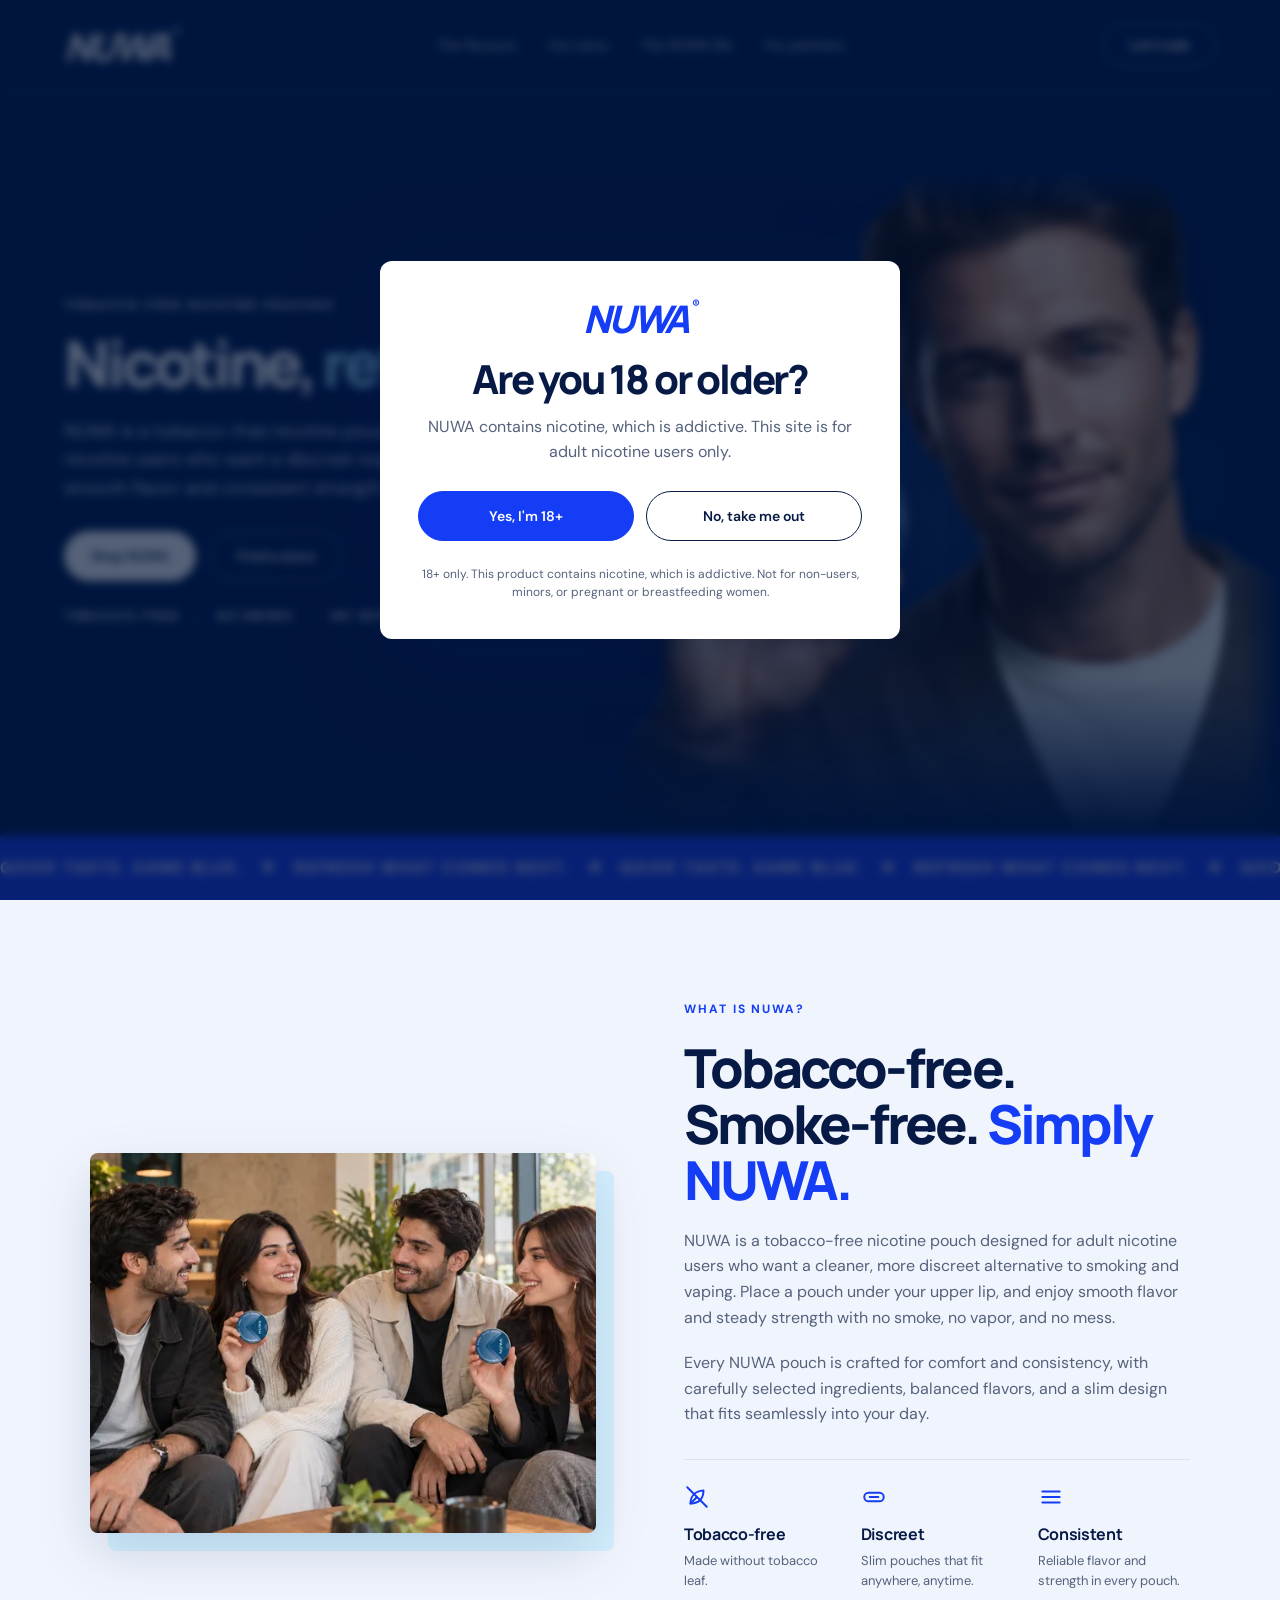
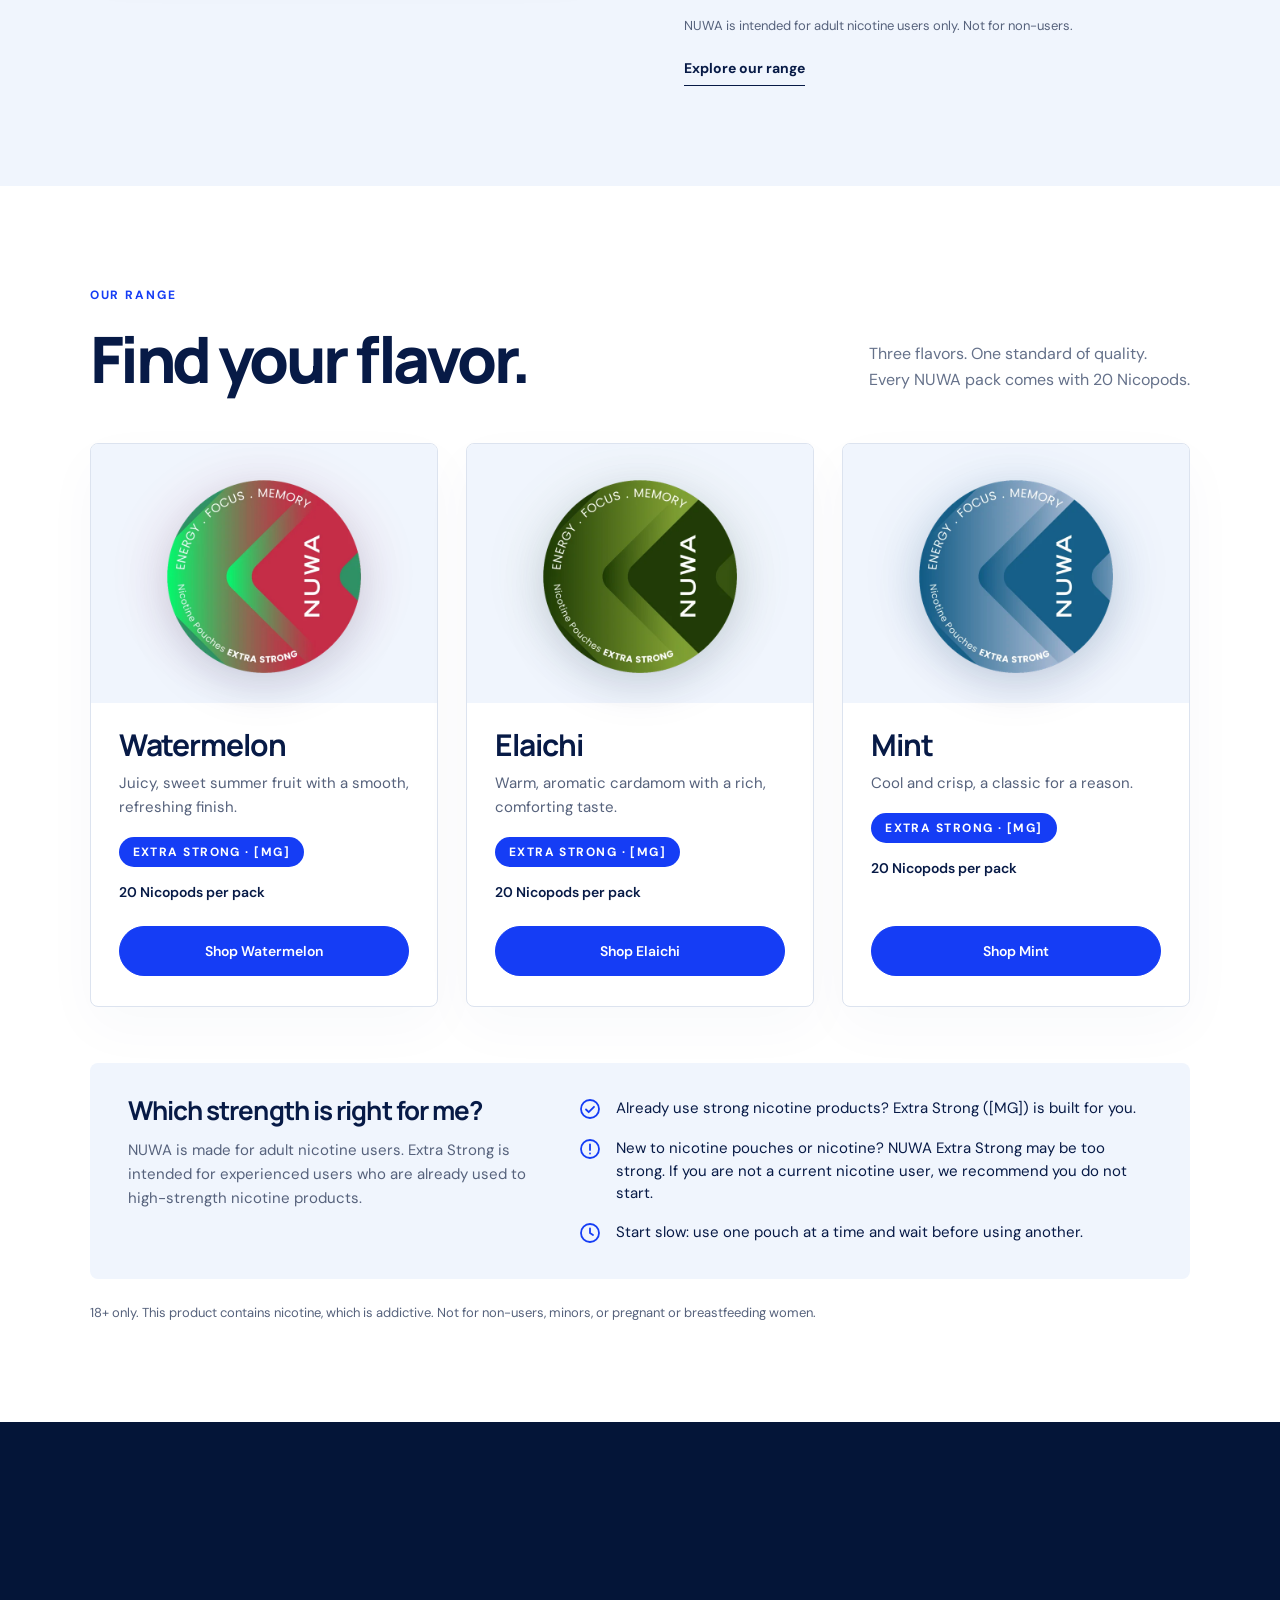
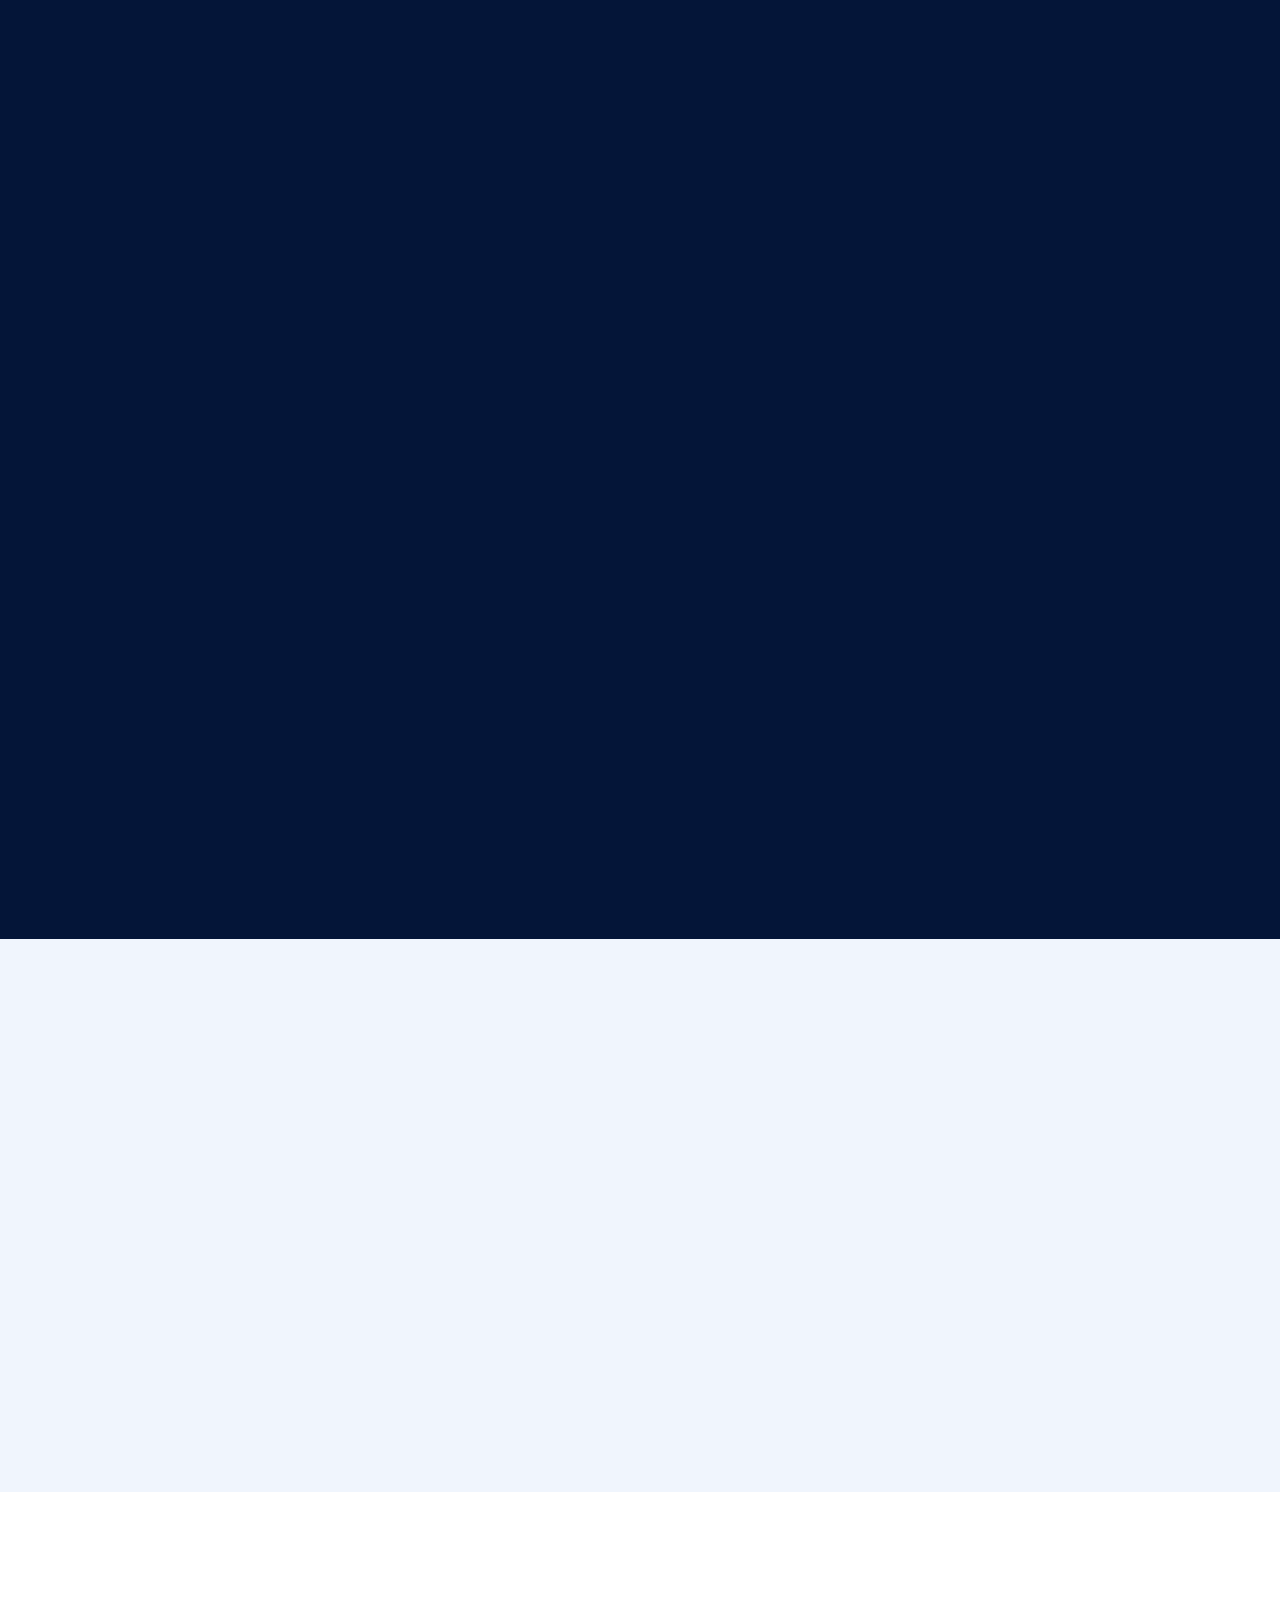
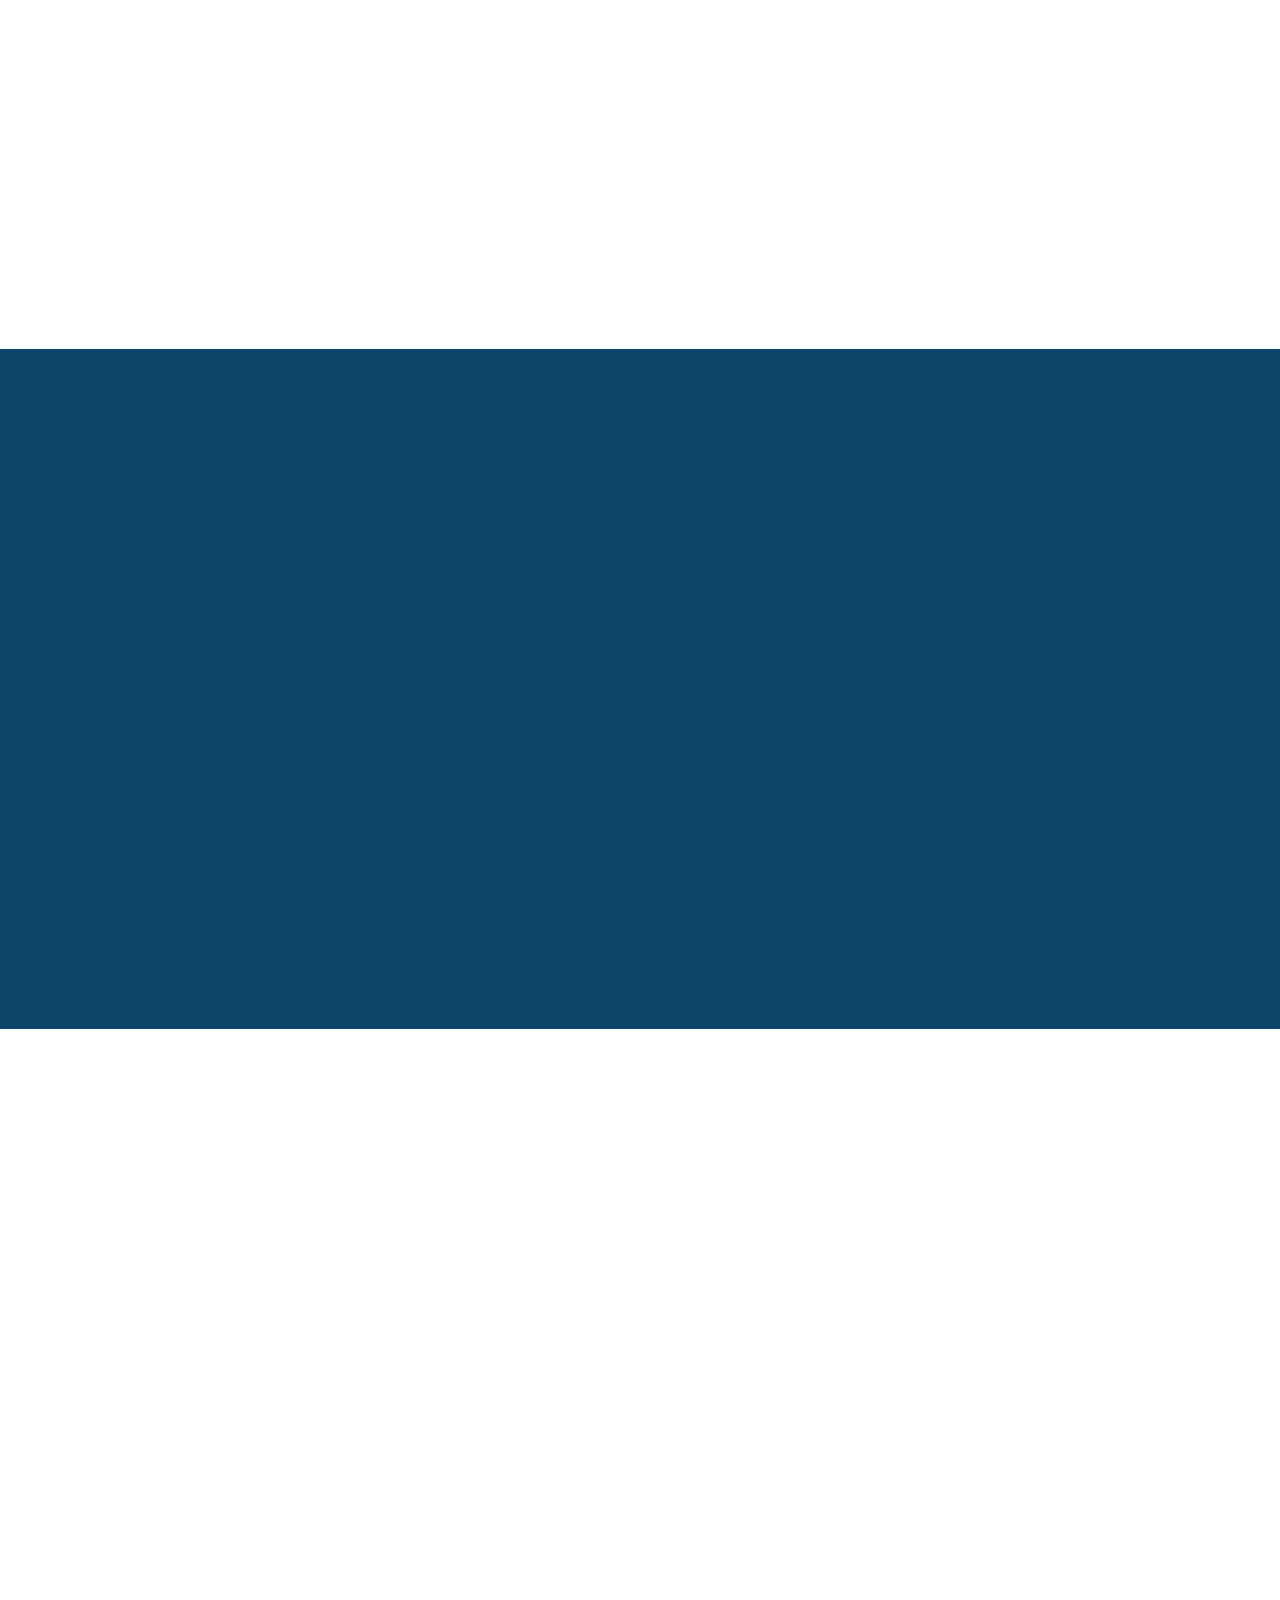
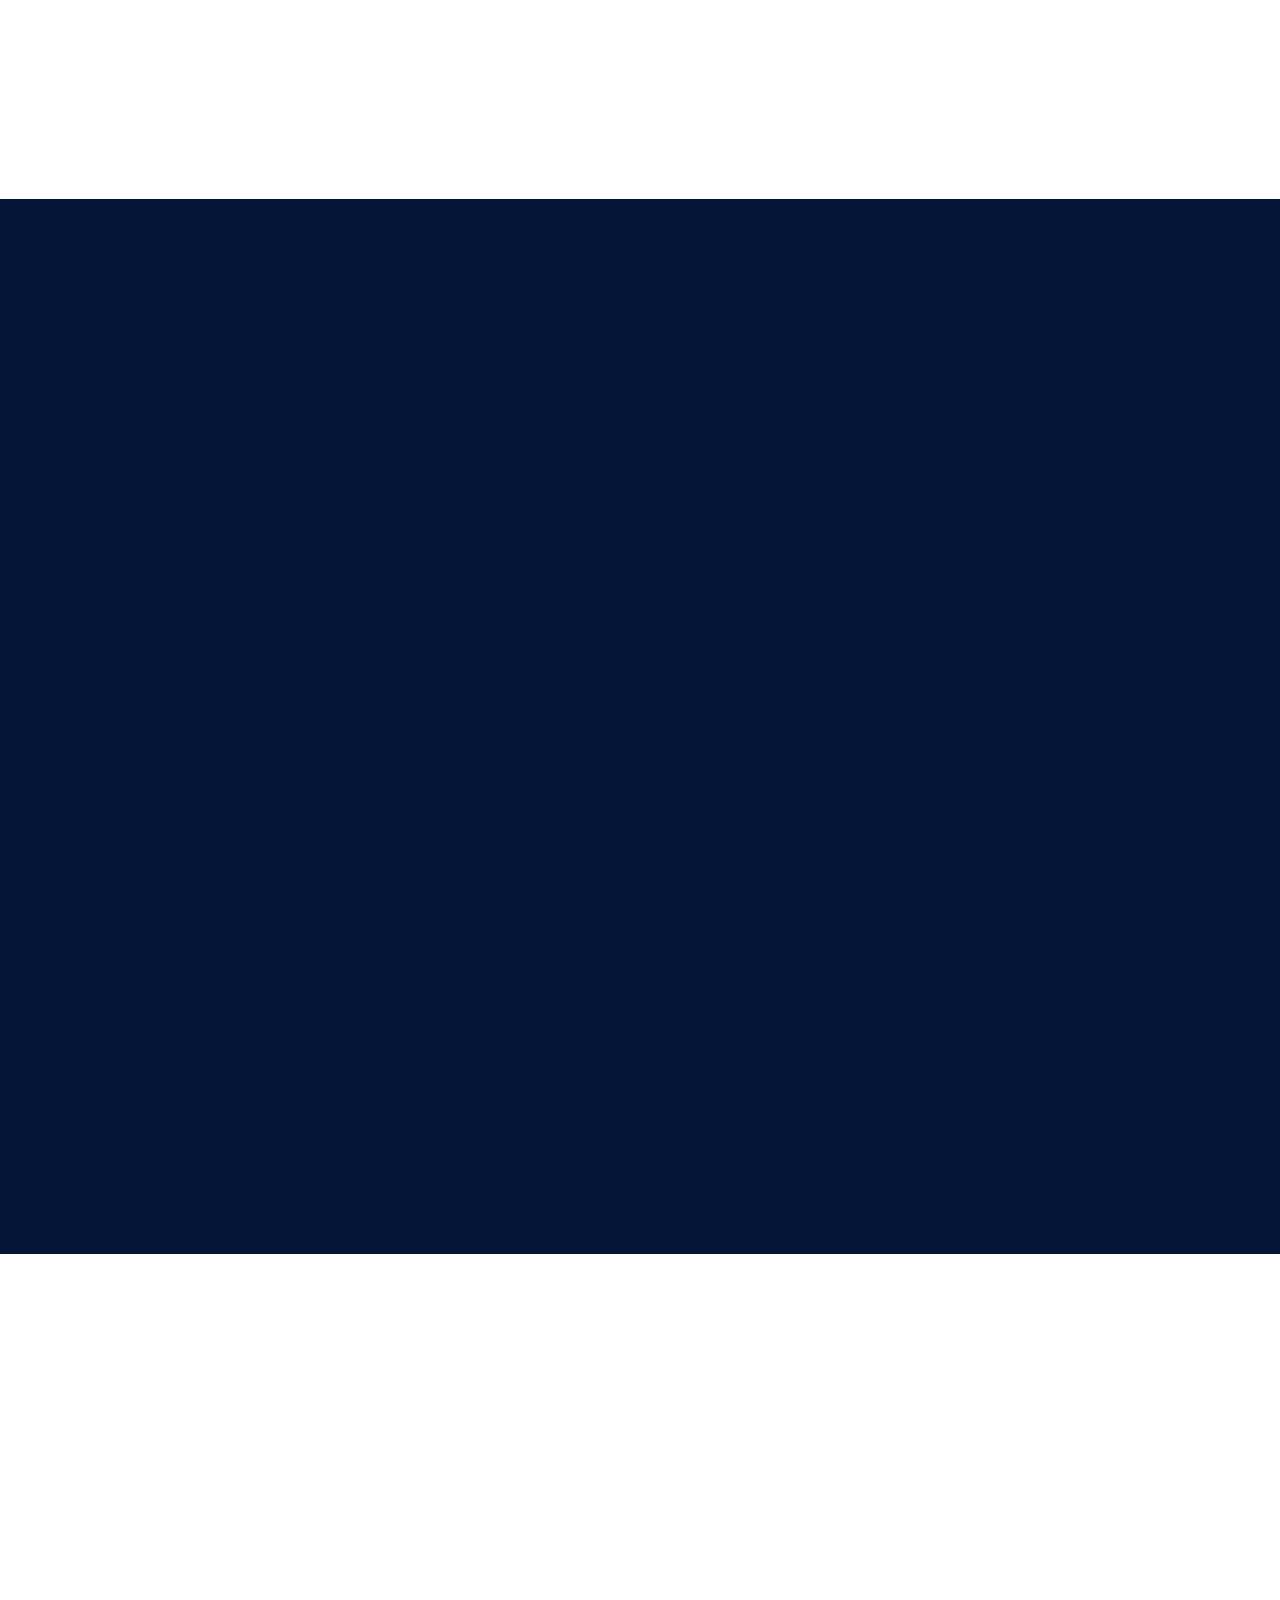
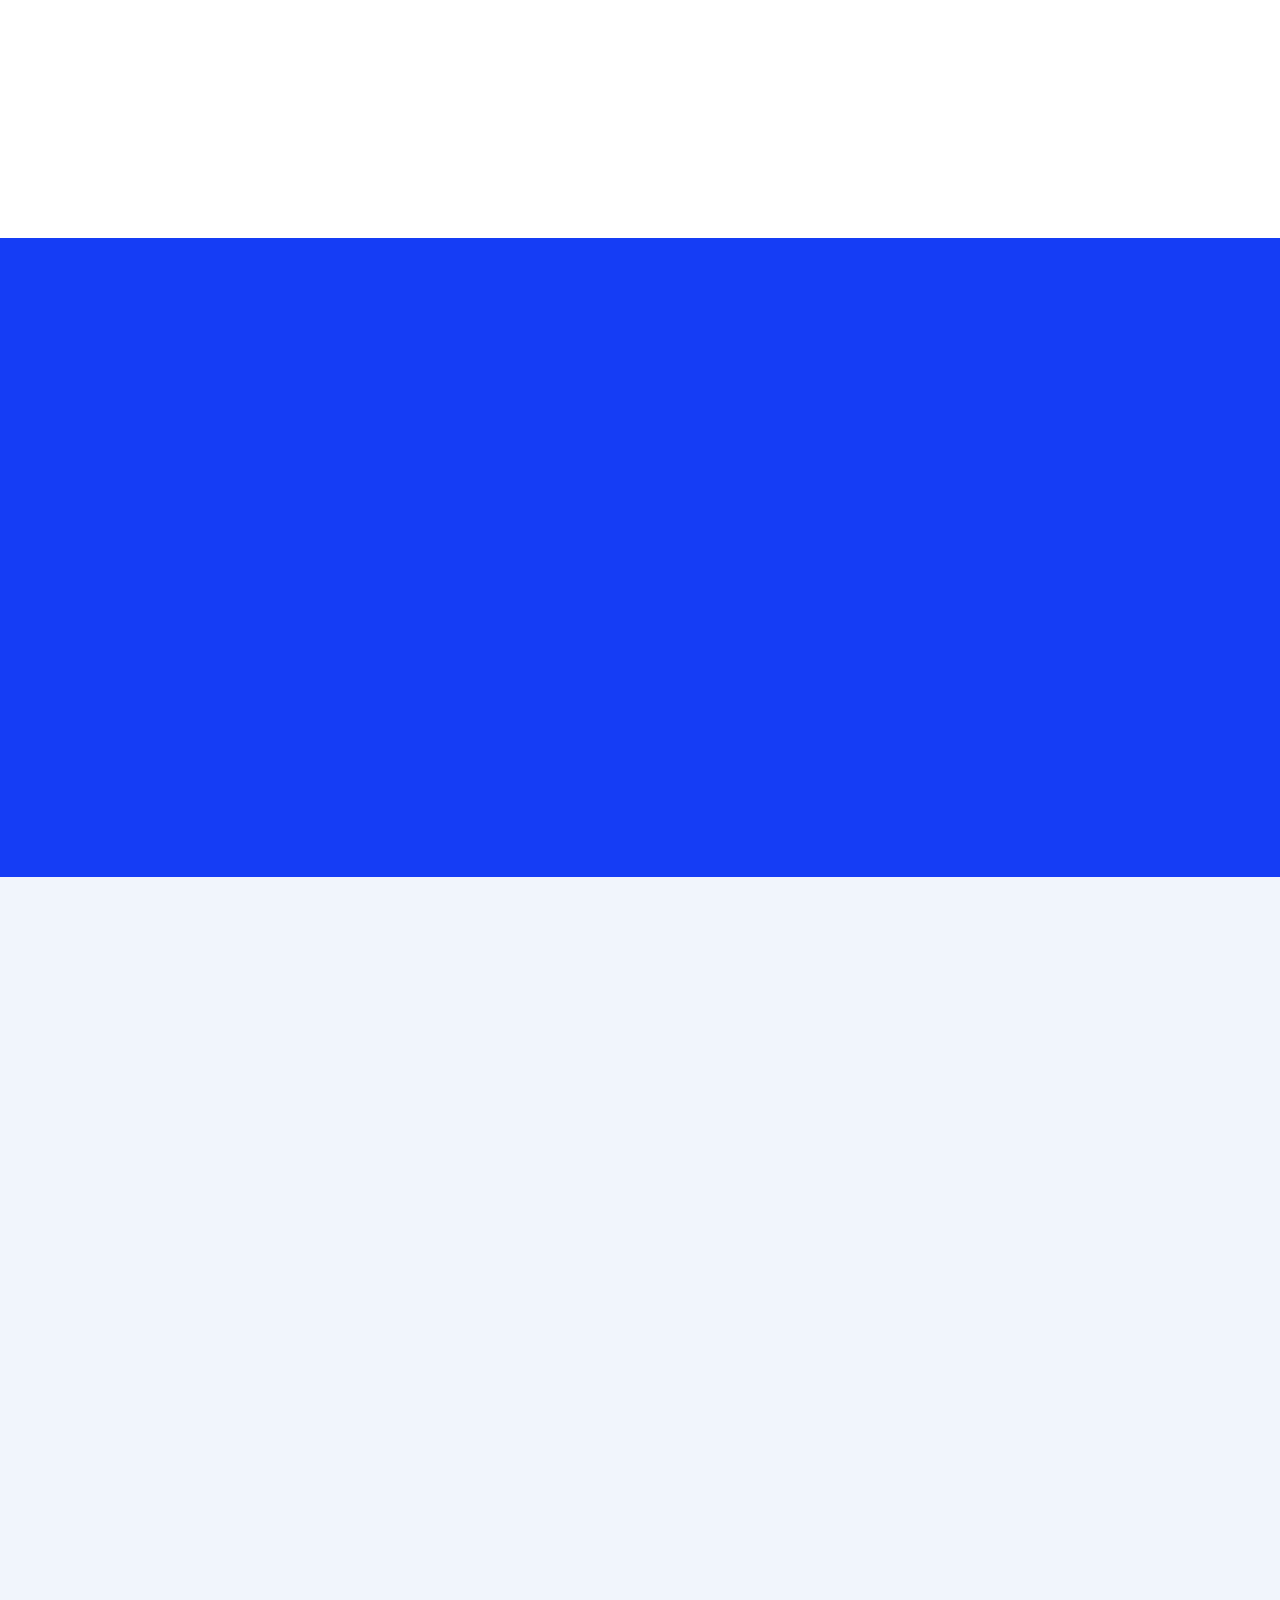
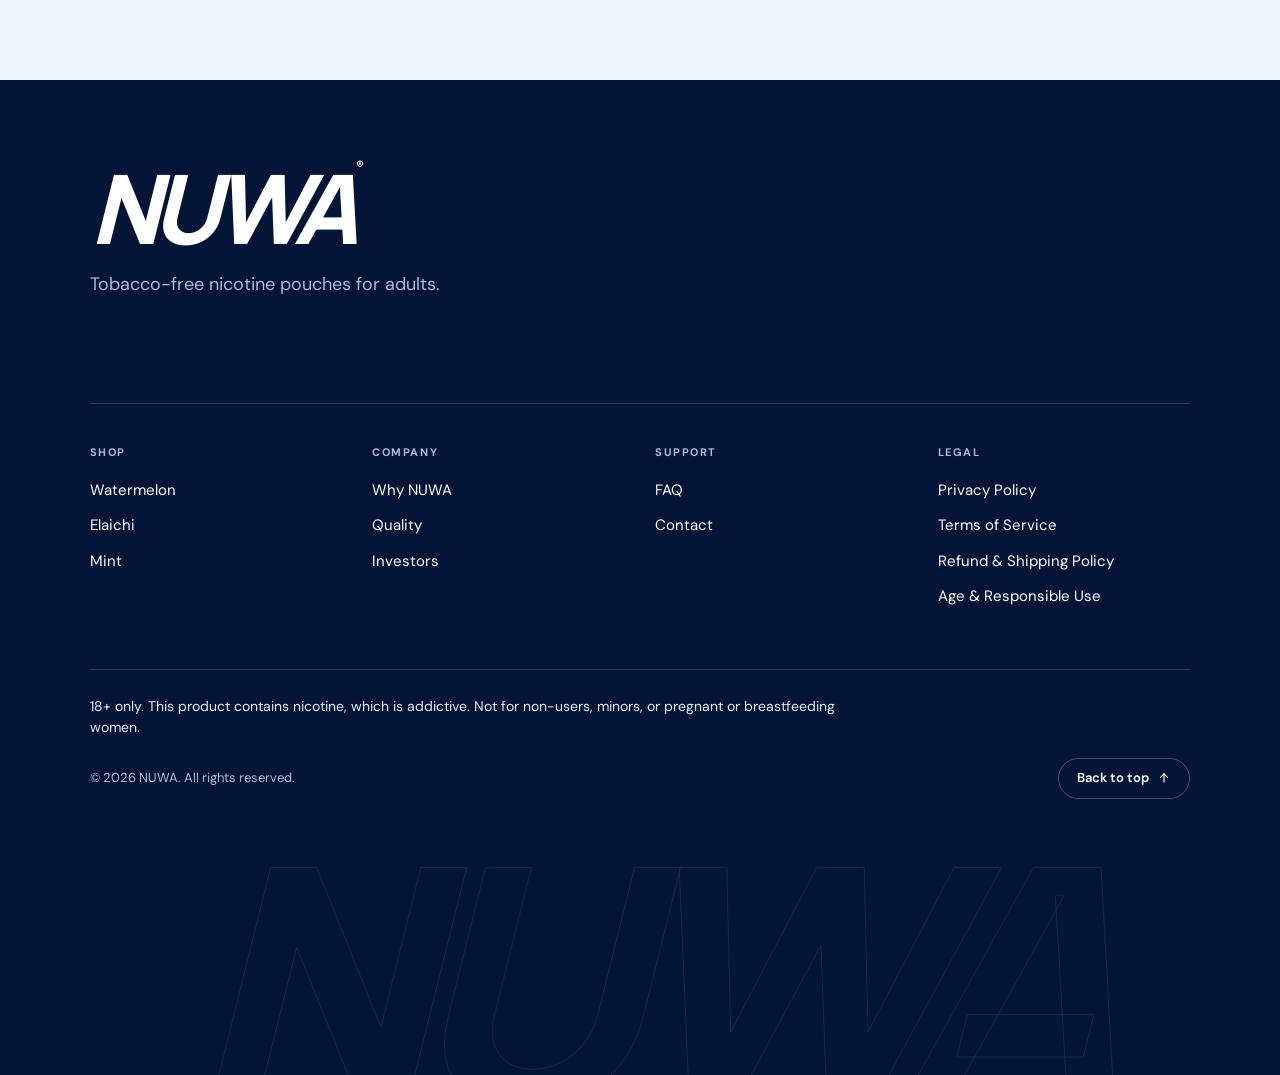
==== index.html @ d4e46ad0 "initial commit" ====
<!doctype html><html lang="en"><head><meta charset="UTF-8"><meta name="viewport" content="width=device-width,initial-scale=1"><meta name="theme-color" content="#0528ed"><title>NUWA | Tobacco-free nicotine pouches for adults</title><meta name="description" content="NUWA is a tobacco-free nicotine pouch for adult nicotine users. Extra Strong, 20 Nicopods per pack, in Watermelon, Elaichi and Mint. 18+ only."><meta property="og:type" content="website"><meta property="og:site_name" content="NUWA"><meta property="og:title" content="NUWA | Tobacco-free nicotine pouches for adults"><meta property="og:description" content="NUWA is a tobacco-free nicotine pouch for adult nicotine users. Extra Strong, 20 Nicopods per pack, in Watermelon, Elaichi and Mint. 18+ only."><meta name="twitter:card" content="summary_large_image"><meta name="twitter:title" content="NUWA | Tobacco-free nicotine pouches for adults"><meta name="twitter:description" content="NUWA is a tobacco-free nicotine pouch for adult nicotine users. Extra Strong, 20 Nicopods per pack, in Watermelon, Elaichi and Mint. 18+ only."><script type="application/ld+json">{"@context":"https://schema.org","@type":"Organization","name":"NUWA","description":"Tobacco-free nicotine pouches for adult nicotine users."}</script><link rel="icon" type="image/svg+xml" href="data:image/svg+xml,%3Csvg xmlns='http://www.w3.org/2000/svg' viewBox='0 0 40 40'%3E%3Crect width='40' height='40' rx='10' fill='%230528ed'/%3E%3Ctext x='8' y='30' font-family='Arial' font-weight='900' font-size='28' fill='white'%3EN%3C/text%3E%3C/svg%3E"><link rel="preconnect" href="https://fonts.googleapis.com"><link rel="preconnect" href="https://fonts.gstatic.com" crossorigin><link rel="preload" as="style" href="https://fonts.googleapis.com/css2?family=DM+Sans:wght@400;500;600;700&family=Manrope:wght@400;500;600;700;800&display=swap" onload="this.onload=null;this.rel='stylesheet'"><noscript><link rel="stylesheet" href="https://fonts.googleapis.com/css2?family=DM+Sans:wght@400;500;600;700&family=Manrope:wght@400;500;600;700;800&display=swap"></noscript><link rel="preload" as="image" href="assets/hero-cutout.webp" fetchpriority="high"><link rel="stylesheet" href="style.css"><script>(()=>{const root=document.documentElement;root.classList.add('js');try{const saved=JSON.parse(localStorage.getItem('nuwa-age-verified'));const age=Date.now()-saved.timestamp;if(saved.confirmed===true&&age>=0&&age<2592e6)root.classList.add('age-ok')}catch(e){}})()</script></head><body>
<div class="age-gate" id="age-gate"><div class="age-card" role="dialog" aria-modal="true" aria-labelledby="age-title" aria-describedby="age-desc" tabindex="-1"><span class="logo age-logo" aria-hidden="true">NUWA<span>®</span></span><h2 id="age-title">Are you 18 or older?</h2><p id="age-desc">NUWA contains nicotine, which is addictive. This site is for adult nicotine users only.</p><div class="age-actions"><button type="button" class="button blue-button" id="age-yes" style="--i:0">Yes, I'm 18+</button><button type="button" class="button age-no" id="age-no" style="--i:1">No, take me out</button></div><p class="age-warning">18+ only. This product contains nicotine, which is addictive. Not for non-users, minors, or pregnant or breastfeeding women.</p></div></div>
<header><a class="logo" href="#home" aria-label="NUWA home">NUWA<span>®</span></a><nav aria-label="Main navigation"><a href="#products">The flavours</a><a href="#story">Our story</a><a href="#moments">The NUWA life</a><a href="#opportunity">For partners</a></nav><a class="button small" href="#contact">Let's talk</a><button class="menu" aria-expanded="false" aria-label="Toggle navigation">☰</button></header>
<main><section class="hero" id="home" aria-label="Introducing NUWA"><div class="hero-copy"><span class="eyebrow">TOBACCO-FREE NICOTINE POUCHES</span><h1>Nicotine, <em>refined.</em></h1><p>NUWA is a tobacco-free nicotine pouch made for adult nicotine users who want a discreet experience, with smooth flavor and consistent strength in every pouch.</p><div class="hero-actions"><a class="button white" href="#products">Shop NUWA</a><a class="button" href="#distribution">Find a store</a></div><ul class="hero-features" aria-label="Product features"><li>Tobacco-free</li><li>No smoke</li><li>No vapor</li><li>Discreet</li></ul></div><figure class="hero-media"><img src="assets/hero-cutout.webp" alt="Adult model holding a NUWA nicotine pouch tin" width="814" height="768" loading="eager" fetchpriority="high" decoding="async"></figure></section>
<div class="ticker" aria-hidden="true"><span>GOOD TASTE. SAME BLUE.&nbsp;&nbsp; ✳ &nbsp;&nbsp;REFRESH WHAT COMES NEXT.&nbsp;&nbsp; ✳ &nbsp;&nbsp;GOOD TASTE. SAME BLUE.&nbsp;&nbsp; ✳ &nbsp;&nbsp;REFRESH WHAT COMES NEXT.&nbsp;&nbsp; ✳ &nbsp;&nbsp;GOOD TASTE. SAME BLUE.&nbsp;&nbsp; ✳ &nbsp;&nbsp;REFRESH WHAT COMES NEXT.&nbsp;&nbsp; ✳ &nbsp;&nbsp;GOOD TASTE. SAME BLUE.&nbsp;&nbsp; ✳ &nbsp;&nbsp;REFRESH WHAT COMES NEXT.&nbsp;&nbsp; ✳ &nbsp;&nbsp;GOOD TASTE. SAME BLUE.&nbsp;&nbsp; ✳ &nbsp;&nbsp;REFRESH WHAT COMES NEXT.&nbsp;&nbsp; ✳ &nbsp;&nbsp;</span></div>
<section class="about section" id="what-is-nuwa" aria-labelledby="what-is-nuwa-title"><div class="about-copy"><span class="eyebrow blue">WHAT IS NUWA?</span><h2 id="what-is-nuwa-title">Tobacco-free. Smoke-free. <span class="blue">Simply NUWA.</span></h2><p>NUWA is a tobacco-free nicotine pouch designed for adult nicotine users who want a cleaner, more discreet alternative to smoking and vaping. Place a pouch under your upper lip, and enjoy smooth flavor and steady strength with no smoke, no vapor, and no mess.</p><p>Every NUWA pouch is crafted for comfort and consistency, with carefully selected ingredients, balanced flavors, and a slim design that fits seamlessly into your day.</p><ul class="about-highlights"><li><svg viewBox="0 0 24 24" fill="none" stroke="currentColor" stroke-width="1.8" stroke-linecap="round" stroke-linejoin="round" aria-hidden="true" focusable="false"><path d="M6 18c0-7 4.5-11.5 12-12 0 7.5-4.5 12-11.5 12"/><path d="M6 18l6-6"/><path d="M3 3l18 18"/></svg><strong>Tobacco-free</strong><span>Made without tobacco leaf.</span></li><li><svg viewBox="0 0 24 24" fill="none" stroke="currentColor" stroke-width="1.8" stroke-linecap="round" stroke-linejoin="round" aria-hidden="true" focusable="false"><rect x="3" y="8" width="18" height="8" rx="4"/><path d="M8 12h8"/></svg><strong>Discreet</strong><span>Slim pouches that fit anywhere, anytime.</span></li><li><svg viewBox="0 0 24 24" fill="none" stroke="currentColor" stroke-width="1.8" stroke-linecap="round" stroke-linejoin="round" aria-hidden="true" focusable="false"><path d="M4 7h16"/><path d="M4 12h16"/><path d="M4 17h16"/></svg><strong>Consistent</strong><span>Reliable flavor and strength in every pouch.</span></li></ul><p class="about-note">NUWA is intended for adult nicotine users only. Not for non-users.</p><a class="under-link" href="#products">Explore our range</a></div><div class="about-media"><img src="assets/group.webp" srcset="assets/group-600.webp 600w, assets/group.webp 1200w" sizes="(max-width: 1000px) 90vw, 45vw" alt="Group of adult friends holding NUWA nicotine pouch tins" width="1200" height="901" loading="lazy" decoding="async"></div></section>
<section class="products section" id="products" aria-labelledby="products-title"><div class="section-heading"><div><span class="eyebrow blue">OUR RANGE</span><h2 id="products-title">Find your flavor.</h2></div><p>Three flavors. One standard of quality.<br>Every NUWA pack comes with 20 Nicopods.</p></div><ul class="product-grid" id="product-grid"></ul><div class="strength-guide"><div><h3>Which strength is right for me?</h3><p>NUWA is made for adult nicotine users. Extra Strong is intended for experienced users who are already used to high-strength nicotine products.</p></div><ul class="guide-rows" id="strength-guide"></ul></div><p class="products-warning">18+ only. This product contains nicotine, which is addictive. Not for non-users, minors, or pregnant or breastfeeding women.</p></section>
<section class="wn section" id="why-nuwa" aria-labelledby="why-nuwa-title"><div class="wn-blob wn-blob-a" aria-hidden="true"></div><div class="wn-blob wn-blob-b" aria-hidden="true"></div><div class="wn-head"><div><span class="eyebrow wn-rise" style="--d:0">WHY NUWA</span><h2 id="why-nuwa-title" class="wn-rise" style="--d:1">Made different.<br>Made for you.</h2></div><p class="wn-rise" style="--d:2">A bold, tobacco-free pouch with flavors that feel familiar, and the strength experienced users look for.</p></div><ul class="wn-grid"><li class="wn-item" style="--d:0"><article class="wn-card"><span class="wn-border" aria-hidden="true"><i></i></span><svg class="wn-icon" viewBox="0 0 48 48" fill="none" stroke="currentColor" stroke-width="1.6" stroke-linecap="round" stroke-linejoin="round" aria-hidden="true" focusable="false"><path pathLength="1" d="M11 35c0-13.5 8.5-22 25-23 0 14.5-8.5 23-23.5 23"/><path pathLength="1" d="M11 35l12-12"/><path pathLength="1" d="M7 7l34 34"/></svg><h3>Tobacco-free</h3><p>No tobacco leaf. No smoke. No vapor.</p></article></li><li class="wn-item" style="--d:1"><article class="wn-card"><span class="wn-border" aria-hidden="true"><i></i></span><svg class="wn-icon" viewBox="0 0 48 48" fill="none" stroke="currentColor" stroke-width="1.6" stroke-linecap="round" stroke-linejoin="round" aria-hidden="true" focusable="false"><circle pathLength="1" cx="17" cy="19" r="9"/><circle pathLength="1" cx="31" cy="19" r="9"/><circle pathLength="1" cx="24" cy="31" r="9"/></svg><h3>Flavors with character</h3><p>Watermelon, Elaichi and Mint, including a cardamom flavor you won't find everywhere.</p></article></li><li class="wn-item" style="--d:2"><article class="wn-card"><span class="wn-border" aria-hidden="true"><i></i></span><svg class="wn-icon" viewBox="0 0 48 48" fill="none" stroke="currentColor" stroke-width="1.6" stroke-linecap="round" stroke-linejoin="round" aria-hidden="true" focusable="false"><path pathLength="1" d="M8 32a16 16 0 0 1 32 0"/><path pathLength="1" d="M24 32l10-9"/><path pathLength="1" d="M8 39h32"/></svg><h3>Extra Strong</h3><p>Built for experienced nicotine users who want a strong, steady pouch.</p></article></li><li class="wn-item" style="--d:3"><article class="wn-card"><span class="wn-border" aria-hidden="true"><i></i></span><svg class="wn-icon" viewBox="0 0 48 48" fill="none" stroke="currentColor" stroke-width="1.6" stroke-linecap="round" stroke-linejoin="round" aria-hidden="true" focusable="false"><circle pathLength="1" cx="24" cy="24" r="16"/><circle pathLength="1" cx="24" cy="24" r="10"/><path pathLength="1" d="M20 24h8"/></svg><h3>Made to be carried</h3><p>20 Nicopods in every pack, designed to stay discreet and convenient.</p></article></li></ul><div class="wn-stats"><div class="wn-line" aria-hidden="true"></div><ul class="wn-stat-grid"><li class="wn-stat" style="--d:0"><strong class="wn-value" data-count="3">3</strong><span>Flavors</span></li><li class="wn-stat" style="--d:1"><strong class="wn-value" data-count="20">20</strong><span>Nicopods per pack</span></li><li class="wn-stat" style="--d:2"><strong class="wn-value" data-count="0">0</strong><span>Tobacco</span></li><li class="wn-stat" style="--d:3"><strong class="wn-value wn-value-text">Extra Strong</strong><span>Every pack</span></li></ul></div></section>
<section class="ql section" id="quality" aria-labelledby="quality-title"><div class="ql-head"><span class="eyebrow blue ql-rise" style="--d:0">QUALITY &amp; INGREDIENTS</span><h2 id="quality-title" class="ql-rise" style="--d:1">Nothing to hide.</h2><p class="ql-rise" style="--d:2">We believe adult nicotine users deserve to know exactly what is in their pouch. Here is how NUWA is made and what goes into it.</p><div class="ql-meta ql-rise" id="quality-meta" style="--d:3"><span class="ql-badge" id="quality-badge"><svg viewBox="0 0 24 24" fill="none" stroke="currentColor" stroke-width="2" stroke-linecap="round" stroke-linejoin="round" aria-hidden="true" focusable="false"><path d="M5 17c0-7 4.5-11.5 13-12 0 7.5-4.5 12-12 12"/><path d="M5 17l6-6"/><path d="M3 3l18 18"/></svg>Tobacco-free</span></div></div><div class="ql-body" id="quality-body" hidden></div><div class="ql-standards" id="quality-standards" hidden></div><p class="ql-note">18+ only. This product contains nicotine, which is addictive. Not for non-users, minors, or pregnant or breastfeeding women.</p></section>
<section class="st section" id="brand-story" aria-labelledby="story-title" hidden><span class="eyebrow blue">OUR STORY</span><div class="st-top"><div class="st-text"><h2 id="story-title" class="st-title"></h2></div></div></section>
<section class="pf section" id="proof" aria-labelledby="proof-title" hidden><div class="pf-head"><span class="eyebrow blue" id="proof-eyebrow"></span><h2 id="proof-title"></h2></div></section>
<section class="wb section" id="where-to-buy" aria-labelledby="buy-title" hidden><div class="wb-head"><span class="eyebrow blue wb-rise" style="--i:0">WHERE TO BUY</span><h2 id="buy-title" class="wb-rise" style="--i:1">Get your NUWA.</h2><p class="wb-rise" style="--i:2">Order online or find a store near you.</p></div><div class="wb-options" id="buy-options"></div><p class="wb-delivery" id="buy-delivery" hidden></p><div class="wb-distributor" id="buy-distributor" hidden><div class="wb-dist-copy"><h3>Become a distributor</h3><p>Interested in stocking NUWA? Tell us about your business.</p></div><div class="wb-dist-form"><form class="wb-form" id="distributor-form" novalidate><div class="wb-grid"><div class="wb-field"><input id="d-name" name="name" placeholder=" " aria-describedby="d-name-err" required autocomplete="name" type="text"><label for="d-name">Name</label><span class="wb-error" id="d-name-err"></span></div><div class="wb-field"><input id="d-business" name="business" placeholder=" " aria-describedby="d-business-err" required autocomplete="organization" type="text"><label for="d-business">Business name</label><span class="wb-error" id="d-business-err"></span></div><div class="wb-field"><input id="d-city" name="city" placeholder=" " aria-describedby="d-city-err" required autocomplete="address-level2" type="text"><label for="d-city">City</label><span class="wb-error" id="d-city-err"></span></div><div class="wb-field"><input id="d-phone" name="phone" placeholder=" " aria-describedby="d-phone-err" required autocomplete="tel" type="tel"><label for="d-phone">Phone / WhatsApp</label><span class="wb-error" id="d-phone-err"></span></div><div class="wb-field wb-full"><input id="d-email" name="email" placeholder=" " aria-describedby="d-email-err" required autocomplete="email" type="email"><label for="d-email">Email</label><span class="wb-error" id="d-email-err"></span></div><div class="wb-field wb-full"><textarea id="d-message" name="message" placeholder=" " aria-describedby="d-message-err" rows="4"></textarea><label for="d-message">Message (optional)</label><span class="wb-error" id="d-message-err"></span></div></div><div class="wb-hp" aria-hidden="true"><label for="d-website">Website</label><input id="d-website" name="website" type="text" tabindex="-1" autocomplete="off"></div><button type="submit" class="button blue-button wb-submit"><span>Send inquiry</span><svg class="wb-spinner" viewBox="0 0 24 24" fill="none" stroke="currentColor" stroke-width="2.5" stroke-linecap="round" aria-hidden="true" focusable="false"><path d="M21 12a9 9 0 1 1-9-9"/></svg></button><p class="wb-form-status" id="distributor-status" role="status" aria-live="polite"></p></form><div class="wb-success" id="distributor-success" tabindex="-1" hidden><svg viewBox="0 0 52 52" fill="none" stroke="currentColor" stroke-width="2.5" stroke-linecap="round" stroke-linejoin="round" aria-hidden="true" focusable="false"><circle pathLength="1" cx="26" cy="26" r="24"/><path pathLength="1" d="M15 27l7.5 7.5L38 19"/></svg><h4>Thank you.</h4><p id="distributor-success-text"></p></div></div></div><p class="wb-warning">18+ only. This product contains nicotine, which is addictive. Not for non-users, minors, or pregnant or breastfeeding women.</p></section>
<section class="fq section" id="faq" aria-labelledby="faq-title" hidden><div class="fq-layout"><div class="fq-side"><div class="fq-head"><span class="eyebrow blue fq-rise" id="faq-eyebrow" style="--i:0"></span><h2 id="faq-title" class="fq-rise" style="--i:1"></h2></div><div class="fq-contact fq-rise" id="faq-contact" style="--i:2" hidden><h3>Still have questions?</h3><p>Get in touch and we will help.</p><div class="fq-contact-links"></div></div></div><div class="fq-main"><div class="fq-search" id="faq-search" hidden><label for="faq-search-input">Search questions</label><input id="faq-search-input" type="search" autocomplete="off" aria-controls="faq-list"><p class="fq-empty" id="faq-empty" role="status" aria-live="polite"></p></div><ul class="fq-list" id="faq-list"></ul></div></div></section>
<section class="intro section"><span class="eyebrow blue">THE NUWA EXPERIENCE</span><div class="intro-grid"><h2>Ordinary moment.<br><span class="blue">Extraordinary refresh.</span></h2><div><p>That first cold sip. The pause between plans. The moment everyone comes together.</p><p>NUWA is a beverage concept built around bold flavour, thoughtful design and the simple pleasure of something refreshing.</p><a class="under-link" href="#story">Get to know NUWA</a></div></div><div class="qualities"><span>CRISP BY DESIGN</span><span>BOLD IN CHARACTER</span><span>MADE FOR THE MOMENT</span></div></section>
<section class="story section" id="story"><span class="eyebrow blue">OUR STORY</span><div class="story-grid"><h2>A fresh start.<br>A bigger<br><span class="blue">point of view.</span></h2><div><p class="lead">What if everyday refreshment felt a little less ordinary?</p><p>That is the idea behind NUWA. A beverage brand in development, bringing flavour, packaging and experience together from the very first sip.</p><p>Our ambition is simple: create a distinctive drink people can recognise, enjoy and make part of their own moments.</p><p>From the signature blue to the flavour collection, every element is being shaped around one idea: refresh what comes next.</p><div class="story-values"><div><span>01</span><strong>Flavour first</strong><p>Develop a range with clear, individual character.</p></div><div><span>02</span><strong>Design with intent</strong><p>Make every format unmistakably NUWA.</p></div><div><span>03</span><strong>Build for tomorrow</strong><p>Start thoughtfully. Grow with the right partners.</p></div></div></div></div></section>
<section class="lifestyle" id="moments"><img src="assets/lifepicture.webp" srcset="assets/lifepicture-900.webp 900w, assets/lifepicture.webp 1672w" sizes="100vw" alt="Group of adult friends relaxing on a mountainside, holding NUWA nicotine pouch tins" loading="lazy" width="1672" height="941" decoding="async"><div><span class="eyebrow">THE NUWA LIFE</span><h2>Good company.<br>Great moments.<br><i>Bring NUWA.</i></h2><p>From a sunny afternoon to the plans you didn't make.</p></div><span class="photo-note">A VISION OF EVERYDAY NUWA MOMENTS</span></section>
<section class="partners section" id="distribution"><span class="eyebrow blue">RETAIL & DISTRIBUTION</span><div class="intro-grid"><h2>Built for the shelf.<br><span class="blue">Made for connection.</span></h2><p>A distinctive presence is only the beginning. We are exploring conversations with the people who can help bring NUWA to the right places.</p></div><div class="partner-grid"><article><span>01 / RETAIL</span><h3>Recognisable at a glance.</h3><p>A packaging direction designed for recognition in convenience stores and on supermarket shelves.</p></article><article><span>02 / HOSPITALITY</span><h3>Part of the occasion.</h3><p>A potential fit for cafés, restaurants, leisure venues and places where people come together.</p></article><article><span>03 / DISTRIBUTION</span><h3>Build the next chapter.</h3><p>Launch territories and channels remain open for development with suitable commercial partners.</p></article></div><a class="button blue-button" href="#contact" data-interest="Distribution">Become a NUWA partner</a></section>
<section class="opportunity section" id="opportunity"><div class="section-heading"><div><span class="eyebrow">THE BUSINESS BEHIND THE BLUE</span><h2>A clear identity.<br>A bigger ambition.</h2></div><span class="outline-tag">EARLY-STAGE BRAND CONCEPT</span></div><div class="investor-grid"><div><h3>The opportunity behind NUWA.</h3><p>A brand-led beverage proposition designed to connect product, packaging and modern occasions. Our ambition is to build recognisable brand equity that can extend across flavours and formats.</p><p>We welcome exploratory discussions around product development, launch planning, commercial partnerships and investment.</p><a class="button white" href="#contact" data-interest="Investment">Explore the investment opportunity</a></div><div class="research"><h3>Research & commercial information</h3><div><span>Global beverage market</span><small>Verified market research to be added</small></div><div><span>Target consumer segment</span><small>Consumer research to be added</small></div><div><span>Category growth</span><small>Verified category data to be added</small></div><div><span>Investor materials</span><small>Deck and financial information not yet available</small></div></div></div><div class="roadmap-label">THE GROWTH VISION <span>Illustrative stages, subject to validation</span></div><ol class="roadmap"><li><span>01</span>Product & launch</li><li><span>02</span>Regional distribution</li><li><span>03</span>Range expansion</li><li><span>04</span>Retail growth</li><li><span>05</span>International potential</li></ol></section>
<section class="vision section"><span class="eyebrow blue">GLOBAL AMBITION</span><h2>From a fresh idea.<br>To <span class="blue">new horizons.</span></h2><div class="vision-bottom"><p>Designed to travel. Built to adapt.<br>A long-term vision for a distinctive beverage brand.</p><div><span class="eyebrow blue">POTENTIAL CHANNELS</span><p>Retail · Hospitality · E-commerce<br>Food service · Events · International distribution</p></div><p class="muted">Launch market and target regions are to be confirmed. Expansion is a strategic ambition, not an announced rollout.</p></div></section>
<section class="social section"><span class="eyebrow">BEYOND THE DRINK</span><h2>A brand you can<br><i>be part of.</i></h2><div class="social-words"><span>Pop-ups</span><span>Music</span><span>Food</span><span>Travel</span><span>Shared moments</span></div><p>Future collaborations and experiences that bring people together.<br>Built with care. Marketed responsibly. Always NUWA.</p></section>
<section class="contact section" id="contact"><div><span class="eyebrow blue">LET'S MAKE WHAT'S NEXT</span><h2>Meet NUWA.</h2><p class="lead">A modern refreshment brand<br>with bigger ambitions.</p><a class="under-link" href="#products">Explore the products</a></div><form id="enquiry"><h3>Start a conversation.</h3><p>Prepare an enquiry for the NUWA team.</p><label>I'm interested in<select name="interest" id="interest"><option>Distribution</option><option>Investment</option><option>Retail partnership</option><option>Brand collaboration</option><option>General enquiry</option></select></label><div class="form-row"><label>Your name<input name="name" required autocomplete="name" placeholder="Full name"></label><label>Email address<input name="email" type="email" required autocomplete="email" placeholder="you@company.com"></label></div><label>Tell us a little more<textarea name="message" required rows="3" placeholder="Your company, market and what you have in mind"></textarea></label><button class="button blue-button" type="submit">Prepare enquiry</button><p class="form-note">The contact channel is being finalised. You can download your enquiry; this form does not send it.</p><div id="form-result" role="status"></div></form></section>
</main><footer class="ft"><div class="ft-top ft-rise" style="--i:0"><a class="logo ft-logo" href="#home" aria-label="NUWA home">NUWA<span>®</span></a><p class="ft-tagline" id="footer-tagline">Tobacco-free nicotine pouches for adults.</p><div class="ft-contact" id="footer-contact" hidden></div><ul class="ft-social" id="footer-social" aria-label="NUWA on social media" hidden></ul></div><nav class="ft-cols" aria-label="Footer"><div class="ft-col ft-rise" style="--i:1"><h2>Shop</h2><ul><li><a href="#product-0">Watermelon</a></li><li><a href="#product-1">Elaichi</a></li><li><a href="#product-2">Mint</a></li></ul></div><div class="ft-col ft-rise" style="--i:2"><h2>Company</h2><ul><li><a href="#why-nuwa">Why NUWA</a></li><li><a href="#brand-story">Brand story</a></li><li><a href="#quality">Quality</a></li><li><a href="investors/">Investors</a></li></ul></div><div class="ft-col ft-rise" style="--i:3"><h2>Support</h2><ul><li><a href="#faq">FAQ</a></li><li><a href="#where-to-buy">Where to buy</a></li><li><a href="#contact" id="footer-contact-link">Contact</a></li></ul></div><div class="ft-col ft-rise" style="--i:4"><h2>Legal</h2><ul><li><a href="privacy.html" data-policy-link="privacy">Privacy Policy</a></li><li><a href="terms.html" data-policy-link="terms">Terms of Service</a></li><li><a href="refund-shipping.html" data-policy-link="refundShipping">Refund &amp; Shipping Policy</a></li><li><a href="responsible-use.html" data-policy-link="responsibleUse">Age &amp; Responsible Use</a></li></ul></div></nav><div class="ft-bottom ft-rise" style="--i:5"><p class="ft-warning">18+ only. This product contains nicotine, which is addictive. Not for non-users, minors, or pregnant or breastfeeding women.</p><div class="ft-meta"><span>© <span id="year">2026</span> NUWA. All rights reserved.</span><button type="button" class="ft-top-btn" id="back-to-top">Back to top<svg viewBox="0 0 24 24" fill="none" stroke="currentColor" stroke-width="2" stroke-linecap="round" stroke-linejoin="round" aria-hidden="true" focusable="false"><path d="M12 19V5"/><path d="M6 11l6-6 6 6"/></svg></button></div></div><div class="ft-wordmark" aria-hidden="true">NUWA</div></footer>
<script>(()=>{const root=document.documentElement,gate=document.getElementById('age-gate');if(!gate||root.classList.contains('age-ok'))return;const reduceMotion=matchMedia('(prefers-reduced-motion: reduce)').matches;const background=[...document.body.children].filter(el=>el!==gate&&el.tagName!=='SCRIPT');background.forEach(el=>el.inert=true);const card=gate.querySelector('.age-card'),yes=gate.querySelector('#age-yes'),no=gate.querySelector('#age-no');const focusCard=()=>card.focus({preventScroll:true});document.readyState==='complete'?focusCard():addEventListener('load',focusCard,{once:true});gate.addEventListener('keydown',e=>{if(e.key==='Escape'){e.preventDefault();return}if(e.key!=='Tab')return;if(e.shiftKey&&(document.activeElement===yes||document.activeElement===card)){e.preventDefault();no.focus()}else if(!e.shiftKey&&document.activeElement===no){e.preventDefault();yes.focus()}});yes.addEventListener('click',()=>{try{localStorage.setItem('nuwa-age-verified',JSON.stringify({confirmed:true,timestamp:Date.now()}))}catch(e){}gate.classList.add('is-leaving');setTimeout(()=>{root.classList.add('age-ok');background.forEach(el=>el.inert=false)},reduceMotion?0:650)});no.addEventListener('click',()=>location.replace('https://www.google.com'))})()</script><script src="app.js"></script><script src="footer.js"></script></body></html>
---- style.css ----
:root{--blue:#153df5;--navy:#041538;--ink:#071a46;--pale:#f0f5fd;--accent:#80ddff}*{box-sizing:border-box}html{scroll-behavior:smooth;scroll-padding-top:90px}body{margin:0;color:var(--ink);font-family:'DM Sans',sans-serif;font-size:16px;line-height:1.6}button,input,select,textarea{font:inherit}button,a,input,select,textarea{-webkit-tap-highlight-color:transparent}a{color:inherit;text-decoration:none}button{cursor:pointer}button:focus-visible,a:focus-visible{outline:3px solid #47bbff;outline-offset:5px}img{max-width:100%;display:block}h1,h2,h3,p{margin:0}h1,h2,h3{font-family:Manrope,sans-serif;line-height:1.04;letter-spacing:-.055em}h2{font-size:clamp(38px,5vw,72px);font-weight:800}h3{font-size:25px;letter-spacing:-.035em}p{margin:20px 0;color:inherit}header{height:92px;padding:0 5%;position:absolute;top:0;left:0;width:100%;z-index:20;display:flex;align-items:center;justify-content:space-between;color:#fff;border-bottom:1px solid #ffffff25}.logo{font-family:Manrope,sans-serif;font-weight:800;font-size:38px;letter-spacing:-.085em;font-style:italic;line-height:1}.logo span{font-size:12px;vertical-align:top;margin-left:5px;font-style:normal}nav{display:flex;gap:32px;font-size:14px}nav a{opacity:.85}nav a:hover{opacity:1}.button{display:inline-flex;justify-content:center;align-items:center;min-height:50px;padding:13px 26px;border-radius:50px;border:1px solid #ffffff70;background:transparent;color:inherit;font-weight:600;font-size:14px;transition:transform .25s,box-shadow .25s}.button:hover{transform:translateY(-3px);box-shadow:0 8px 24px #00164d24}.small{min-height:42px;padding:9px 25px}.white{background:white;color:var(--ink);border-color:white}.blue-button{background:var(--blue);color:#fff;border-color:var(--blue)}.menu{display:none}.eyebrow{font-size:12px;letter-spacing:.16em;font-weight:700;display:block;line-height:1.5}.ticker{--ticker-duration:27s;height:var(--ticker-h);display:flex;align-items:center;overflow:hidden;background:var(--blue);color:#fff;font-size:16px;letter-spacing:.12em;font-weight:700;white-space:nowrap}.ticker span{display:block;animation:marquee var(--ticker-duration) linear infinite;width:max-content}.section{padding:100px 7%}.blue{color:var(--blue)}.intro-grid{display:grid;grid-template-columns:1.5fr 1fr;gap:8%;margin-top:35px}.intro-grid p{max-width:460px;margin-top:0;color:#56627c}.under-link{display:inline-block;font-size:14px;font-weight:700;border-bottom:1px solid;padding-bottom:5px;margin-top:10px}.qualities{display:flex;justify-content:space-between;margin-top:65px;padding-top:25px;border-top:1px solid #dce3ef;font-size:12px;font-weight:700;letter-spacing:.14em}.section-heading{display:flex;justify-content:space-between;align-items:end;gap:35px}.section-heading h2{margin-top:22px}.section-heading>p{color:#65718a;margin:0}.lifestyle i,.social i{font-style:normal;color:#88d9ff}.story-grid{display:grid;grid-template-columns:1fr 1.1fr;gap:9%;margin-top:35px}.story-grid p{color:#65718a}.story-grid .lead{font-size:25px;line-height:1.4;color:var(--ink);margin-top:0}.story-values{display:grid;grid-template-columns:repeat(3,1fr);gap:25px;border-top:1px solid #dce3ef;padding-top:30px;margin-top:36px}.story-values span{font-size:12px;color:var(--blue);display:block;margin-bottom:15px}.story-values strong{font-size:14px}.story-values p{font-size:13px;margin:10px 0 0;line-height:1.5}.lifestyle{height:680px;position:relative;background:#0b466a;color:white}.lifestyle>img{width:100%;height:100%;object-fit:cover;object-position:50% 50%}.lifestyle:after{content:'';position:absolute;inset:0;background:linear-gradient(0deg,#001e45d9,transparent 18%),linear-gradient(90deg,#001e45e6,#001e45b3 35%,#001e4540 65%,transparent 90%)}.lifestyle>div{position:absolute;z-index:2;top:90px;left:7%}.lifestyle h2{font-size:clamp(48px,5.6vw,80px);margin-top:30px}.lifestyle p{max-width:280px}.photo-note{position:absolute;bottom:25px;right:5%;z-index:2;font-size:10px;letter-spacing:.1em}.partner-grid{display:grid;grid-template-columns:repeat(3,1fr);gap:45px;margin:60px 0 30px}.partner-grid article{border-top:1px solid #dce3ef;padding-top:25px}.partner-grid span{font-size:11px;letter-spacing:.1em;color:var(--blue)}.partner-grid h3{margin-top:22px;font-size:28px;max-width:250px}.partner-grid p{color:#65718a;font-size:15px}.opportunity{background:var(--navy);color:white}.outline-tag{border:1px solid #ffffff40;padding:9px 13px;border-radius:30px;font-size:10px;letter-spacing:.08em;white-space:nowrap}.investor-grid{display:grid;grid-template-columns:1fr 1fr;gap:10%;margin-top:65px}.investor-grid h3{font-size:30px}.investor-grid p{color:#aabbd8}.investor-grid .button{margin-top:10px}.research{padding:30px;border:1px solid #ffffff24;background:#ffffff04}.research h3{font-size:20px;letter-spacing:-.02em;margin-bottom:15px}.research>div{padding:17px 0;border-top:1px solid #ffffff20;display:flex;flex-direction:column;gap:5px}.research span{font-size:15px}.research small{font-size:12px;color:#91a9cd}.roadmap-label{display:flex;justify-content:space-between;margin-top:70px;font-size:11px;letter-spacing:.12em}.roadmap-label span{letter-spacing:0;color:#91a9cd}.roadmap{display:grid;grid-template-columns:repeat(5,1fr);list-style:none;padding:0;margin:24px 0 0}.roadmap li{border-top:1px solid #5281b4;padding:22px 18px 0 0;font-size:14px}.roadmap li span{display:block;font-size:11px;color:#7b9ecc;margin-bottom:12px}.vision h2{margin-top:35px;font-size:clamp(48px,6.5vw,92px)}.vision-bottom{display:grid;grid-template-columns:1fr 1fr 1fr;gap:40px;align-items:start;border-top:1px solid #dce3ef;margin-top:50px;padding-top:30px}.vision-bottom p{margin:0;font-size:15px}.vision-bottom .eyebrow{margin-bottom:10px}.muted{color:#6b7891}.social{background:var(--blue);color:#fff;text-align:center}.social h2{font-size:clamp(55px,7.5vw,105px);margin-top:30px}.social-words{display:flex;flex-wrap:wrap;justify-content:center;gap:12px;margin:40px 0}.social-words span{border:1px solid #ffffff60;border-radius:40px;padding:8px 23px;font-size:14px}.social p{color:#dce5ff}.contact{display:grid;grid-template-columns:1fr 1fr;gap:9%;background:#f1f5fc}.contact h2{margin-top:35px;font-size:clamp(50px,6vw,90px)}.lead{font-size:24px;line-height:1.5}form{background:white;padding:35px;border-radius:8px}form>p{color:#65718a;font-size:14px;margin:12px 0 22px}label{display:block;font-size:12px;font-weight:600;margin:15px 0}input,select,textarea{display:block;width:100%;border:1px solid #dbe2ef;background:#fafcff;border-radius:4px;padding:11px;color:var(--ink);font-size:14px;margin-top:7px}textarea{resize:vertical}.form-row{display:grid;grid-template-columns:1fr 1fr;gap:15px}.form-note{font-size:12px!important;margin-bottom:0}#form-result{font-size:14px;margin-top:15px}#form-result a{color:var(--blue);text-decoration:underline}.reveal{opacity:0;transform:translateY(24px);transition:opacity .75s,transform .75s}.reveal.visible{opacity:1;transform:translateY(0)}@keyframes rise{from{opacity:0;transform:translateY(25px)}to{opacity:1;transform:none}}@keyframes marquee{to{transform:translateX(-20%)}}
:root{--nav-h:92px;--ticker-h:64px}.hero{position:relative;height:calc(100vh - var(--ticker-h));height:calc(100svh - var(--ticker-h));min-height:fit-content;background:#001c53;color:#fff;overflow:hidden;padding:var(--nav-h) 5% 24px;display:grid;grid-template-columns:minmax(0,1fr) minmax(0,1fr);align-items:center}.hero-copy{position:relative;z-index:2;max-width:min(520px,38vw);padding-top:16px}.hero-copy>*{animation:rise .9s both}.hero-copy>:nth-child(2){animation-delay:.1s}.hero-copy>:nth-child(3){animation-delay:.2s}.hero-copy>:nth-child(4){animation-delay:.3s}.hero-copy>:nth-child(5){animation-delay:.4s}.hero h1{font-size:clamp(2.25rem,min(5vw,8.5svh),4.5rem);margin-top:16px;letter-spacing:-.065em;font-weight:800}.hero h1 em{font-style:normal;color:#92d9ff}.hero-copy>p{color:#e1ebff;font-size:18px;margin:20px 0 28px}.hero-actions{display:flex;gap:14px;flex-wrap:wrap}.hero-features{list-style:none;padding:0;margin:28px 0 0;display:flex;flex-wrap:wrap;row-gap:10px;font-size:12px;letter-spacing:.14em;font-weight:700;text-transform:uppercase}.hero-features li{padding:0 18px;border-left:1px solid #ffffff40;line-height:1.2}.hero-features li:first-child{padding-left:0;border-left:0}.hero-media{position:absolute;right:0;bottom:0;z-index:1;margin:0;height:min(calc(100% - var(--nav-h)),52vw);aspect-ratio:814/768;animation:rise .8s both}.hero-media:before{content:'';position:absolute;inset:6% 4% 14% 16%;z-index:-1;border-radius:50%;background:radial-gradient(closest-side,var(--accent),transparent);opacity:.2;filter:blur(40px)}.hero-media img{width:100%;height:100%;filter:drop-shadow(0 24px 40px #00133599);-webkit-mask-image:linear-gradient(90deg,transparent,#000 14%,#000 95%,transparent),linear-gradient(0deg,transparent,#000 24%),linear-gradient(180deg,transparent,#000 7%);-webkit-mask-composite:source-in;mask-image:linear-gradient(90deg,transparent,#000 14%,#000 95%,transparent),linear-gradient(0deg,transparent,#000 24%),linear-gradient(180deg,transparent,#000 7%);mask-composite:intersect}
@media(max-width:1000px){.hero{min-height:0;grid-template-columns:minmax(0,1fr);grid-template-rows:auto minmax(0,1fr);gap:16px;padding:calc(var(--nav-h) + 16px) 5% 0;align-items:start}.hero-copy{max-width:640px;padding-top:0}.hero-media{position:relative;right:auto;bottom:auto;align-self:end;justify-self:center;height:min(100%,45svh);max-width:100vw}}
@media(max-width:1000px) and (max-height:540px){.hero{height:auto}.hero-media{height:70svh}}
@media(max-width:700px){:root{--nav-h:75px;--ticker-h:50px}.hero h1{font-size:clamp(2.25rem,11vw,3.5rem);margin-top:12px}.hero-copy>p{font-size:15px;line-height:1.5;margin:14px 0 20px}.hero-actions{flex-wrap:nowrap;gap:10px}.hero-actions .button{flex:1;min-height:46px;padding:11px 14px}.hero-features{display:grid;grid-template-columns:repeat(4,auto);justify-content:start;font-size:10px;letter-spacing:.1em;margin-top:20px}.hero-features li{padding:0 10px}}
.about{background:var(--pale);display:grid;grid-template-columns:1fr 1fr;gap:8%;align-items:center}.about-media{order:-1;position:relative}.about-media:before{content:'';position:absolute;inset:0;transform:translate(18px,18px);border-radius:8px;background:var(--accent);opacity:.25}.about-media img{position:relative;width:100%;height:auto;aspect-ratio:4/3;object-fit:cover;border-radius:8px;box-shadow:0 20px 55px #00164d24}.about-copy h2{font-size:clamp(38px,4.2vw,60px);margin-top:22px}.about-copy>p{color:#56627c;max-width:540px}.about-highlights{list-style:none;margin:32px 0 0;padding:24px 0 0;border-top:1px solid #dce3ef;display:grid;grid-template-columns:repeat(3,1fr);gap:24px}.about-highlights svg{display:block;width:26px;height:26px;color:var(--blue);margin-bottom:12px}.about-highlights strong{display:block;font-family:Manrope,sans-serif;font-size:16px;letter-spacing:-.02em}.about-highlights span{display:block;margin-top:4px;font-size:13px;line-height:1.5;color:#56627c}.about-note{font-size:13px;color:#56627c;margin:26px 0 10px}
@media(max-width:1000px){.about{grid-template-columns:1fr;gap:45px}.about-media{order:0}}
@media(max-width:700px){.about-media:before{transform:translate(10px,10px)}.about-highlights{grid-template-columns:1fr;gap:18px}.about-highlights li{display:grid;grid-template-columns:26px 1fr;column-gap:14px}.about-highlights svg{grid-row:span 2;margin:2px 0 0}.about-highlights span{margin-top:2px}}
.product-grid{list-style:none;padding:0;margin:50px 0 0;display:grid;grid-template-columns:repeat(3,minmax(0,1fr));gap:28px}.product-item.reveal{transition-delay:calc(var(--i)*.12s)}.product-card{height:100%;display:flex;flex-direction:column;background:#fff;border:1px solid #dce3ef;border-radius:8px;overflow:hidden;box-shadow:0 20px 55px #16397508;transition:transform .25s,box-shadow .25s}@media(hover:hover){.product-card:hover{transform:translateY(-6px);box-shadow:0 8px 24px #00164d24}}.product-art{position:relative;background:var(--pale);padding:36px 22% 30px}.product-art:before{content:'';position:absolute;inset:6% 12%;border-radius:50%;background:radial-gradient(closest-side,var(--tint),transparent);opacity:.22;filter:blur(24px)}.product-art img{position:relative;width:100%;height:auto;aspect-ratio:1;filter:drop-shadow(0 14px 20px #00164d24)}.product-body{flex:1;display:flex;flex-direction:column;align-items:flex-start;padding:26px 28px 30px}.product-body h3{font-size:30px}.product-note{color:#56627c;font-size:15px;margin:10px 0 18px}.product-strength{display:inline-block;background:var(--blue);color:#fff;border-radius:30px;padding:7px 14px;font-size:12px;font-weight:700;letter-spacing:.12em;line-height:1.4}.product-pack{font-size:14px;font-weight:600;margin:14px 0 22px}.product-body .button{margin-top:auto;width:100%}.strength-guide{margin-top:56px;background:var(--pale);border-radius:8px;padding:34px 38px;display:grid;grid-template-columns:1fr 1.4fr;gap:40px}.strength-guide h3{font-size:26px}.strength-guide>div>p{color:#56627c;font-size:15px;margin:14px 0 0}.guide-rows{list-style:none;margin:0;padding:0;display:grid;gap:16px}.guide-rows li{display:grid;grid-template-columns:24px 1fr;gap:14px;font-size:15px;line-height:1.5}.guide-rows svg{width:24px;height:24px;color:var(--blue)}.products-warning{margin:24px 0 0;font-size:13px;line-height:1.5;color:#56627c}
@media(max-width:1000px){.product-grid{grid-template-columns:repeat(2,minmax(0,1fr));gap:22px}.strength-guide{grid-template-columns:1fr;gap:24px}}
@media(max-width:700px){.product-grid{grid-template-columns:minmax(0,1fr);margin-top:35px}.product-art{padding:28px 26% 22px}.product-body{padding:22px 22px 26px}.product-body h3{font-size:26px}.strength-guide{margin-top:40px;padding:26px 22px}.strength-guide h3{font-size:22px}}
.wn{position:relative;overflow:hidden;isolation:isolate;background:var(--navy);color:#fff}.wn-blob{position:absolute;z-index:-1;width:46vw;height:46vw;max-width:640px;max-height:640px;border-radius:50%;background:var(--accent);opacity:.13;filter:blur(90px);pointer-events:none;will-change:transform;animation:wn-drift 26s ease-in-out infinite alternate}.wn-blob-a{top:-14%;left:-12%}.wn-blob-b{right:-14%;bottom:-20%;animation-duration:30s;animation-direction:alternate-reverse}.wn-head{display:flex;justify-content:space-between;align-items:end;gap:35px}.wn-head h2{margin-top:22px}.wn-head p{margin:0;max-width:400px;color:#aabbd8}.wn-grid{list-style:none;padding:0;margin:60px 0 0;display:grid;grid-template-columns:repeat(3,minmax(0,1fr));gap:22px}.wn-item:nth-child(1),.wn-item:nth-child(4){grid-column:span 2}.wn-card{--rx:0deg;--ry:0deg;--lift:0px;position:relative;height:100%;padding:34px;border:1px solid #ffffff24;border-radius:8px;background:#ffffff04;transform:perspective(900px) translateY(var(--lift)) rotateX(var(--rx)) rotateY(var(--ry));transition:transform .35s cubic-bezier(.2,.7,.2,1)}.wn-card:after{content:'';position:absolute;inset:0;border-radius:inherit;box-shadow:0 24px 60px #80ddff26;opacity:0;transition:opacity .35s;pointer-events:none}.wn-border{position:absolute;inset:0;border-radius:inherit;padding:1px;overflow:hidden;opacity:0;transition:opacity .35s;pointer-events:none;-webkit-mask:linear-gradient(#000 0 0) content-box,linear-gradient(#000 0 0);-webkit-mask-composite:xor;mask:linear-gradient(#000 0 0) content-box,linear-gradient(#000 0 0);mask-composite:exclude}.wn-border i{position:absolute;top:0;bottom:0;left:-100%;width:300%;background:linear-gradient(100deg,transparent 42%,var(--accent) 50%,transparent 58%);transform:translateX(-33.3%)}.wn-icon{display:block;width:44px;height:44px;margin-bottom:26px;color:var(--accent)}.wn-icon *{stroke-dasharray:1;stroke-dashoffset:0}.wn-card h3{font-size:24px}.wn-card p{margin:12px 0 0;max-width:420px;color:#aabbd8;font-size:15px}.wn-stats{margin-top:70px}.wn-line{height:1px;background:linear-gradient(90deg,var(--accent),#ffffff24);transform-origin:left}.wn-stat-grid{list-style:none;padding:0;margin:0;display:grid;grid-template-columns:repeat(4,minmax(0,1fr));gap:24px}.wn-stat{padding-top:28px}.wn-value{display:flex;align-items:flex-end;height:clamp(40px,4.5vw,64px);font-family:Manrope,sans-serif;font-weight:800;font-size:clamp(40px,4.5vw,64px);line-height:1;letter-spacing:-.05em;font-variant-numeric:tabular-nums}.wn-value-text{font-size:clamp(26px,2.6vw,38px);letter-spacing:-.04em;white-space:nowrap}.wn-stat span{display:block;margin-top:12px;font-size:12px;font-weight:700;letter-spacing:.14em;text-transform:uppercase;color:#aabbd8}@media(hover:hover){.wn-card:hover{--lift:-6px}.wn-card:hover:after,.wn-card:hover .wn-border{opacity:1}.wn-card:hover .wn-border i{animation:wn-sweep 1.6s linear infinite}.wn-card:hover .wn-icon{animation:wn-bob .9s ease-in-out}}.wn-ready .wn-rise,.wn-ready .wn-item,.wn-ready .wn-stat{opacity:0}.wn-ready .wn-icon *{stroke-dashoffset:1}.wn-ready .wn-line{transform:scaleX(0)}.wn-ready .wn-head.is-in .wn-rise{animation:wn-up .8s cubic-bezier(.2,.7,.2,1) calc(var(--d)*.1s) both}.wn-ready .wn-item.is-in{animation:wn-card-in .8s cubic-bezier(.2,.7,.2,1) calc(var(--d)*.12s) both}.wn-ready .wn-item.is-in .wn-icon *{animation:wn-draw 1.2s cubic-bezier(.6,0,.2,1) calc(var(--d)*.12s + .25s) forwards}.wn-ready .wn-stats.is-in .wn-line{animation:wn-line 1.2s cubic-bezier(.6,0,.2,1) forwards}.wn-ready .wn-stats.is-in .wn-stat{animation:wn-up .8s cubic-bezier(.2,.7,.2,1) calc(var(--d)*.1s + .2s) both}@keyframes wn-drift{to{transform:translate(12vw,8vw) scale(1.1)}}@keyframes wn-up{from{opacity:0;transform:translateY(24px)}to{opacity:1;transform:none}}@keyframes wn-card-in{from{opacity:0;transform:translateY(28px) scale(.96)}to{opacity:1;transform:none}}@keyframes wn-draw{to{stroke-dashoffset:0}}@keyframes wn-line{to{transform:scaleX(1)}}@keyframes wn-sweep{to{transform:translateX(33.3%)}}@keyframes wn-bob{0%,100%{transform:none}40%{transform:translateY(-5px)}70%{transform:translateY(1px)}}
@media(max-width:1000px){.wn-head{flex-direction:column;align-items:start;gap:20px}.wn-grid{grid-template-columns:repeat(2,minmax(0,1fr))}.wn-item:nth-child(1),.wn-item:nth-child(4){grid-column:auto}}
@media(max-width:700px){.wn-grid{grid-template-columns:minmax(0,1fr);gap:16px;margin-top:35px}.wn-card{padding:26px}.wn-card h3{font-size:22px}.wn-stats{margin-top:50px}.wn-stat-grid{grid-template-columns:repeat(2,minmax(0,1fr));gap:4px 20px}.wn-value-text{font-size:clamp(20px,6.6vw,26px)}}
@media(prefers-reduced-motion:reduce){.wn-blob{animation:none}.wn-card{transform:none;transition:none}.wn-rise,.wn-item,.wn-stat{opacity:1!important}.wn-icon *{stroke-dashoffset:0!important}.wn-line{transform:none!important}}
.ql{background:var(--pale)}.ql-head{max-width:720px}.ql-head h2{margin-top:22px}.ql-head>p{max-width:600px;color:#56627c}.ql-meta{display:flex;flex-wrap:wrap;align-items:center;gap:10px}.ql-badge{position:relative;overflow:hidden;display:inline-flex;align-items:center;gap:8px;background:var(--blue);color:#fff;border-radius:30px;padding:7px 14px;font-size:12px;font-weight:700;letter-spacing:.12em;line-height:1.4;text-transform:uppercase}.ql-badge svg{width:14px;height:14px;flex:none}.ql-badge:after{content:'';position:absolute;top:0;bottom:0;left:0;width:60%;background:linear-gradient(100deg,transparent,#ffffff70,transparent);transform:translateX(-120%);pointer-events:none}.ql-pill{border:1px solid #ced8eb;border-radius:30px;padding:7px 14px;font-size:12px;font-weight:600;line-height:1.4;color:var(--ink)}.ql-body{display:grid;grid-template-columns:minmax(0,1fr) minmax(0,1fr);gap:6%;align-items:start;margin-top:55px}.ql-body>.ql-solo{grid-column:1/-1}.ql-body h3,.ql-standards h3{font-size:26px}.ql-panel{background:#fff;border:1px solid #dce3ef;border-radius:8px;padding:34px;box-shadow:0 20px 55px #16397508}.ql-panel .ql-badge{margin-bottom:20px}.ql-ingredients{list-style:none;padding:0;margin:22px 0 0}.ql-ingredients li{display:grid;gap:4px;padding:16px 0;border-top:1px solid #dce3ef}.ql-ingredients strong{font-size:16px}.ql-ingredients span,.ql-step p,.ql-standard span{font-size:14px;line-height:1.5;color:#56627c}.ql-steps{position:relative;list-style:none;padding:0;margin:26px 0 0;display:grid;gap:28px}.ql-steps:before{content:'';position:absolute;left:19.5px;top:20px;bottom:20px;width:1px;background:linear-gradient(var(--blue),#ced8eb);transform-origin:top}.ql-steps li{position:relative;display:grid;grid-template-columns:40px minmax(0,1fr);gap:18px}.ql-node{position:relative;width:40px;height:40px;border-radius:50%;background:#fff;border:1px solid var(--blue);color:var(--blue);display:grid;place-items:center;font-size:13px;font-weight:700;font-variant-numeric:tabular-nums}.ql-node:after{content:'';position:absolute;inset:-1px;border-radius:50%;box-shadow:0 0 0 6px #80ddff66;opacity:0;pointer-events:none}.ql-step strong{display:block;padding-top:8px;font-family:Manrope,sans-serif;font-size:18px;letter-spacing:-.02em}.ql-step p{margin:6px 0 0;font-size:15px}.ql-standards{margin-top:60px;padding-top:40px;border-top:1px solid #dce3ef}.ql-standards-top{display:flex;flex-wrap:wrap;justify-content:space-between;align-items:center;gap:20px}.ql-docs{border-color:var(--ink);color:var(--ink)}.ql-standard-grid{list-style:none;padding:0;margin:26px 0 0;display:grid;grid-template-columns:repeat(auto-fit,minmax(220px,1fr));gap:20px}.ql-standard{position:relative;height:100%;background:#fff;border:1px solid #dce3ef;border-radius:8px;padding:24px;transition:transform .3s cubic-bezier(.2,.7,.2,1)}.ql-standard:after{content:'';position:absolute;inset:0;border-radius:inherit;box-shadow:0 18px 44px #80ddff40;opacity:0;transition:opacity .3s;pointer-events:none}.ql-standard svg{display:block;width:30px;height:30px;margin-bottom:16px;color:var(--blue)}.ql-standard strong{display:block;font-size:16px}.ql-standard span{display:block;margin-top:4px}.ql-note{margin:50px 0 0;font-size:13px;line-height:1.5;color:#56627c}@media(hover:hover){.ql-standard:hover{transform:translateY(-4px)}.ql-standard:hover:after{opacity:1}.ql-standard:hover svg{animation:ql-bob .8s ease-in-out}}.ql-ready .ql-rise,.ql-ready .ql-ingredients li,.ql-ready .ql-step,.ql-ready .ql-standard-item,.ql-ready .ql-docs{opacity:0}.ql-ready .ql-steps:before{transform:scaleY(0)}.ql-ready .ql-node{opacity:0;transform:scale(.8)}.ql-ready .ql-head.is-in .ql-rise{animation:ql-up .8s cubic-bezier(.2,.7,.2,1) calc(var(--d)*.1s) both}.ql-ready .is-in .ql-badge:after{animation:ql-shine 1.1s ease-in-out .7s forwards}.ql-ready .ql-panel.is-in .ql-ingredients li{animation:ql-slide .6s cubic-bezier(.2,.7,.2,1) calc(var(--i)*.08s + .15s) both}.ql-ready .ql-timeline.is-in .ql-steps:before{animation:ql-line 1.4s cubic-bezier(.6,0,.2,1) forwards}.ql-ready .ql-timeline.is-in .ql-node{animation:ql-pop .5s cubic-bezier(.2,.7,.2,1) var(--t) both}.ql-ready .ql-timeline.is-in .ql-node:after{animation:ql-pulse .9s ease-out calc(var(--t) + .2s)}.ql-ready .ql-timeline.is-in .ql-step{animation:ql-slide .6s cubic-bezier(.2,.7,.2,1) var(--t) both}.ql-ready .ql-standards.is-in .ql-standard-item{animation:ql-up .7s cubic-bezier(.2,.7,.2,1) calc(var(--i)*.1s) both}.ql-ready .ql-standards.is-in .ql-docs{animation:ql-up .7s cubic-bezier(.2,.7,.2,1) .1s both}@keyframes ql-up{from{opacity:0;transform:translateY(24px)}to{opacity:1;transform:none}}@keyframes ql-slide{from{opacity:0;transform:translateX(-12px)}to{opacity:1;transform:none}}@keyframes ql-line{to{transform:scaleY(1)}}@keyframes ql-pop{from{opacity:0;transform:scale(.8)}to{opacity:1;transform:none}}@keyframes ql-pulse{0%{opacity:.9;transform:scale(1)}100%{opacity:0;transform:scale(1.5)}}@keyframes ql-shine{to{transform:translateX(260%)}}@keyframes ql-bob{0%,100%{transform:none}40%{transform:translateY(-4px)}70%{transform:translateY(1px)}}
@media(max-width:1000px){.ql-body{grid-template-columns:minmax(0,1fr);gap:45px}}
@media(max-width:700px){.ql-body{margin-top:40px}.ql-panel{padding:24px}.ql-body h3,.ql-standards h3{font-size:22px}.ql-standards{margin-top:45px;padding-top:32px}.ql-docs{width:100%}.ql-note{margin-top:40px}}
@media(prefers-reduced-motion:reduce){.ql-rise,.ql-ingredients li,.ql-step,.ql-standard-item,.ql-docs,.ql-node{opacity:1!important;transform:none!important}.ql-steps:before{transform:none!important}.ql-badge:after{display:none}.ql-standard{transition:none}}
.age-gate{display:none}.js:not(.age-ok),.js:not(.age-ok) body{overflow:hidden}.js:not(.age-ok) .age-gate{position:fixed;inset:0;z-index:100;display:grid;place-items:center;padding:16px;background:#001333aa;-webkit-backdrop-filter:blur(5px);backdrop-filter:blur(5px)}.age-card{width:min(520px,100%);max-height:calc(100dvh - 32px);overflow:auto;background:#fff;color:var(--ink);border-radius:12px;padding:38px;box-shadow:0 20px 100px #00194f40;text-align:center;animation:age-in .5s cubic-bezier(.2,.7,.2,1) backwards}.age-card:focus{outline:none}.age-logo{display:inline-block;color:var(--blue);animation:age-fade .5s ease .05s backwards}.age-card h2{margin-top:18px;font-size:clamp(30px,5vw,40px);animation:age-rise .5s cubic-bezier(.2,.7,.2,1) .15s backwards}#age-desc{margin:14px 0 26px;color:#56627c;animation:age-rise .5s cubic-bezier(.2,.7,.2,1) .22s backwards}.age-actions{display:flex;flex-wrap:wrap;justify-content:center;gap:12px}.age-actions .button{flex:1 1 180px;animation:age-rise .5s cubic-bezier(.2,.7,.2,1) calc(.3s + var(--i)*.08s) backwards}.age-no{border-color:var(--ink);color:var(--ink)}.age-warning{margin:24px 0 0;font-size:12px;line-height:1.5;color:#56627c;animation:age-fade .5s ease .5s backwards}.age-gate.is-leaving{animation:age-out-fade .45s ease .15s forwards}.age-gate.is-leaving .age-card{animation:age-out .3s ease forwards}@keyframes age-in{from{opacity:0;transform:scale(.96)}}@keyframes age-fade{from{opacity:0}}@keyframes age-rise{from{opacity:0;transform:translateY(10px)}}@keyframes age-out{to{opacity:0;transform:scale(.98)}}@keyframes age-out-fade{to{opacity:0}}
@media(max-width:700px){.age-card{padding:26px}}
@media(prefers-reduced-motion:reduce){.age-card,.age-card *,.age-gate.is-leaving{animation:none}}
.st-top{display:grid;grid-template-columns:minmax(0,1.1fr) minmax(0,.9fr);gap:8%;align-items:start;margin-top:22px}.st-top.st-solo{grid-template-columns:minmax(0,1fr)}.st-solo .st-text{max-width:760px}.st-title .st-line{display:block;overflow:hidden;padding-bottom:.08em;margin-bottom:-.08em}.st-title .st-line>span{display:block}.st-p{max-width:560px;color:#56627c}.st-callout{position:relative;overflow:hidden;margin-top:30px;padding:24px 26px;background:var(--pale);border-left:3px solid var(--blue);border-radius:8px}.st-callout:after{content:'';position:absolute;top:0;bottom:0;left:0;width:45%;background:linear-gradient(100deg,transparent,#ffffff70,transparent);transform:translateX(-120%);pointer-events:none}.st-callout span{display:block;font-size:12px;font-weight:700;letter-spacing:.14em;text-transform:uppercase;color:var(--blue)}.st-callout p{margin:8px 0 0;font-size:17px;line-height:1.5}.st-founders{list-style:none;padding:0;margin:0;display:grid;gap:18px}.st-founders li:nth-child(even){margin-left:36px}.st-founder{display:grid;grid-template-columns:112px minmax(0,1fr);gap:22px;align-items:start;background:#fff;border:1px solid #dce3ef;border-radius:8px;padding:22px;box-shadow:0 20px 55px #16397508}.st-founder.st-no-photo{grid-template-columns:minmax(0,1fr)}.st-photo{position:relative;overflow:hidden;width:112px;height:140px;border-radius:8px;background:var(--pale)}.st-photo img{width:100%;height:100%;object-fit:cover;transform:translateY(var(--py,0px)) scale(1.2);will-change:transform}.st-photo:after{content:'';position:absolute;inset:0;background:var(--pale);transform:scaleX(0);transform-origin:right}.st-founder h3{font-size:20px}.st-role{display:block;margin-top:2px;font-size:13px;color:#56627c}.st-founder blockquote{margin:12px 0 0;font-size:15px;line-height:1.5}.st-miles{position:relative;list-style:none;padding:0;margin:70px 0 0;display:grid;grid-template-columns:repeat(var(--n),minmax(0,1fr));gap:24px}.st-miles:before{content:'';position:absolute;left:0;right:0;top:20px;height:1px;background:linear-gradient(90deg,var(--blue),#ced8eb);transform-origin:left}.st-node{position:relative;display:block;width:40px;height:40px;border-radius:50%;background:#fff;border:1px solid var(--blue)}.st-node:before{content:'';position:absolute;inset:14px;border-radius:50%;background:var(--blue)}.st-node:after{content:'';position:absolute;inset:-1px;border-radius:50%;box-shadow:0 0 0 6px #80ddff66;opacity:0;pointer-events:none}.st-miles strong{display:block;margin-top:16px;font-family:Manrope,sans-serif;font-size:22px;letter-spacing:-.03em;color:var(--blue)}.st-miles p{margin:6px 0 0;font-size:14px;line-height:1.5;color:#56627c}.st-values{list-style:none;padding:0;margin:60px 0 0;display:grid;grid-template-columns:repeat(auto-fit,minmax(240px,1fr));gap:22px}.st-value{height:100%;padding:28px;background:var(--pale);border-radius:8px}.st-value h3{font-size:20px}.st-value p{margin:10px 0 0;font-size:15px;color:#56627c}.st-ready .st-title .st-line>span{transform:translateY(105%)}.st-ready .st-p,.st-ready .st-callout,.st-ready .st-founders li,.st-ready .st-miles li,.st-ready .st-value{opacity:0}.st-ready .st-photo:after{transform:scaleX(1)}.st-ready .st-miles:before{transform:scaleX(0)}.st-ready .st-node{transform:scale(.8)}.st-ready .st-title.is-in .st-line>span{animation:st-mask .9s cubic-bezier(.2,.7,.2,1) calc(var(--i)*.1s) both}.st-ready .st-text.is-in .st-p{animation:st-up .8s cubic-bezier(.2,.7,.2,1) calc(var(--i)*.1s + .2s) both}.st-ready .st-text.is-in .st-callout{animation:st-up .8s cubic-bezier(.2,.7,.2,1) calc(var(--i)*.1s + .2s) both}.st-ready .st-text.is-in .st-callout:after{animation:st-shine 1.2s ease-in-out calc(var(--i)*.1s + 1s) forwards}.st-ready .st-founders li.is-in{animation:st-up .8s cubic-bezier(.2,.7,.2,1) both}.st-ready .st-founders li.is-in .st-photo:after{animation:st-curtain .9s cubic-bezier(.6,0,.2,1) .2s forwards}.st-ready .st-miles.is-in:before{animation:st-draw-x 1.4s cubic-bezier(.6,0,.2,1) forwards}.st-ready .st-miles.is-in li{animation:st-up .6s cubic-bezier(.2,.7,.2,1) var(--t) both}.st-ready .st-miles.is-in .st-node{animation:st-pop .5s cubic-bezier(.2,.7,.2,1) var(--t) both}.st-ready .st-miles.is-in .st-node:after{animation:st-pulse .9s ease-out calc(var(--t) + .2s)}.st-ready .st-values.is-in .st-value{animation:st-up .7s cubic-bezier(.2,.7,.2,1) calc(var(--i)*.1s) both}@keyframes st-mask{from{transform:translateY(105%)}to{transform:none}}@keyframes st-up{from{opacity:0;transform:translateY(20px)}to{opacity:1;transform:none}}@keyframes st-shine{to{transform:translateX(330%)}}@keyframes st-curtain{from{transform:scaleX(1)}to{transform:scaleX(0)}}@keyframes st-draw-x{from{transform:scaleX(0)}to{transform:scaleX(1)}}@keyframes st-draw-y{from{transform:scaleY(0)}to{transform:scaleY(1)}}@keyframes st-pop{from{transform:scale(.8)}to{transform:none}}@keyframes st-pulse{0%{opacity:.9;transform:scale(1)}100%{opacity:0;transform:scale(1.5)}}
@media(max-width:1000px){.st-top{grid-template-columns:minmax(0,1fr);gap:45px}.st-founders li:nth-child(even){margin-left:24px}}
@media(max-width:700px){.st-founders li:nth-child(even){margin-left:0}.st-founder{grid-template-columns:96px minmax(0,1fr);gap:16px;padding:18px}.st-photo{width:96px;height:120px}.st-miles{grid-template-columns:minmax(0,1fr);gap:22px;margin-top:50px}.st-miles:before{left:19.5px;right:auto;top:20px;bottom:20px;width:1px;height:auto;background:linear-gradient(var(--blue),#ced8eb);transform-origin:top}.st-miles li{display:grid;grid-template-columns:40px minmax(0,1fr);column-gap:18px}.st-node{grid-row:span 2}.st-miles strong{margin-top:6px}.st-ready .st-miles:before{transform:scaleY(0)}.st-ready .st-miles.is-in:before{animation-name:st-draw-y}.st-values{margin-top:45px}}
@media(prefers-reduced-motion:reduce){.st-title .st-line>span,.st-p,.st-callout,.st-founders li,.st-miles li,.st-value,.st-node{opacity:1!important;transform:none!important}.st-photo:after,.st-callout:after{display:none}.st-miles:before{transform:none!important}.st-photo img{transform:scale(1.2)!important}}
.pf-head h2{margin-top:22px}.pf-block{margin-top:60px}.pf-block h3{font-size:26px}.pf-stats{list-style:none;padding:0;margin:50px 0 0;display:grid;grid-template-columns:repeat(auto-fit,minmax(180px,1fr));gap:24px}.pf-stats li{padding-top:22px;border-top:1px solid #dce3ef}.pf-stats strong{display:block;font-family:Manrope,sans-serif;font-weight:800;font-size:clamp(40px,4.5vw,64px);line-height:1;letter-spacing:-.05em;font-variant-numeric:tabular-nums}.pf-stats span{display:block;margin-top:12px;font-size:12px;font-weight:700;letter-spacing:.14em;text-transform:uppercase;color:#56627c}.pf-carousel-top{display:flex;justify-content:space-between;align-items:center;gap:20px}.pf-arrows{display:flex;gap:10px}.pf-arrows button{width:44px;height:44px;display:grid;place-items:center;border:1px solid #ced8eb;border-radius:50%;background:#fff;color:var(--ink);transition:opacity .25s}.pf-arrows button:disabled{opacity:.4;cursor:default}.pf-arrows svg{width:18px;height:18px}.pf-track{list-style:none;margin:22px 0 0;padding:10px 2px 18px;display:flex;gap:22px;overflow-x:auto;scroll-snap-type:x mandatory;overscroll-behavior-x:contain;scrollbar-width:thin}.pf-track:focus-visible{outline:3px solid #47bbff;outline-offset:4px}.pf-track>li{flex:0 0 min(420px,85%);scroll-snap-align:start}.pf-quote{height:100%;margin:0;display:flex;flex-direction:column;padding:30px;background:var(--pale);border-radius:8px;transform:scale(.96);transition:transform .45s cubic-bezier(.2,.7,.2,1)}.pf-quote.is-active{transform:none}.pf-quote blockquote{margin:0;font-size:18px;line-height:1.55}.pf-quote figcaption{margin-top:auto;padding-top:20px}.pf-quote figcaption strong{display:block;font-size:15px}.pf-quote figcaption span{font-size:13px;color:#56627c}.pf-stars{display:flex;gap:3px;margin-bottom:14px;color:var(--blue)}.pf-stars svg{width:16px;height:16px}.pf-marquee{margin-top:26px;overflow:hidden;-webkit-mask-image:linear-gradient(90deg,transparent,#000 8%,#000 92%,transparent);mask-image:linear-gradient(90deg,transparent,#000 8%,#000 92%,transparent)}.pf-marquee-track{display:flex;width:max-content;animation:pf-marquee var(--pf-duration) linear infinite}.pf-marquee:hover .pf-marquee-track,.pf-marquee:focus-within .pf-marquee-track{animation-play-state:paused}.pf-logos{list-style:none;margin:0;padding:0 56px 0 0;display:flex;align-items:center;gap:56px}.pf-logos li{display:flex;align-items:center;height:64px}.pf-logos img{height:40px;width:auto;max-width:160px;object-fit:contain;filter:grayscale(1);opacity:.6;transition:opacity .3s}.pf-logos li:hover img{filter:none;opacity:1}.pf-logos .pf-name{font-family:Manrope,sans-serif;font-size:20px;font-weight:800;letter-spacing:-.03em;color:#56627c;white-space:nowrap}.pf-press{list-style:none;padding:0;margin:26px 0 0;display:grid;grid-template-columns:repeat(auto-fit,minmax(260px,1fr));gap:22px}.pf-press-card{display:flex;flex-direction:column;height:100%;padding:26px;background:#fff;border:1px solid #dce3ef;border-radius:8px;box-shadow:0 20px 55px #16397508;transition:transform .3s cubic-bezier(.2,.7,.2,1)}.pf-press-card span{font-size:11px;font-weight:700;letter-spacing:.14em;text-transform:uppercase;color:var(--blue)}.pf-press-card strong{display:block;margin-top:12px;font-family:Manrope,sans-serif;font-size:20px;line-height:1.25;letter-spacing:-.02em}.pf-press-card em{margin-top:auto;padding-top:18px;font-style:normal;font-size:13px;font-weight:700}@media(hover:hover){a.pf-press-card:hover{transform:translateY(-4px)}}.pf-community{margin:50px 0 0}.pf-ready .pf-head>*,.pf-ready .pf-block,.pf-ready .pf-stats li{opacity:0}.pf-ready .pf-head.is-in>*{animation:pf-up .8s cubic-bezier(.2,.7,.2,1) calc(var(--i,0)*.1s) both}.pf-ready .pf-head.is-in>h2{--i:1}.pf-ready .pf-stats.is-in li{animation:pf-up .8s cubic-bezier(.2,.7,.2,1) calc(var(--i)*.1s) both}.pf-ready .pf-block.is-in{animation:pf-up .8s cubic-bezier(.2,.7,.2,1) both}@keyframes pf-up{from{opacity:0;transform:translateY(22px)}to{opacity:1;transform:none}}@keyframes pf-marquee{to{transform:translateX(-50%)}}
@media(max-width:700px){.pf-block{margin-top:45px}.pf-block h3{font-size:22px}.pf-quote{padding:24px}.pf-quote blockquote{font-size:16px}.pf-logos{gap:36px;padding-right:36px}}
@media(prefers-reduced-motion:reduce){.pf-head>*,.pf-block,.pf-stats li{opacity:1!important;transform:none!important}.pf-quote{transform:none;transition:none}.pf-marquee{-webkit-mask-image:none;mask-image:none}.pf-marquee-track{animation:none;width:auto}.pf-marquee-track>.pf-logos:not(:first-child),.pf-logos [data-repeat]{display:none}.pf-logos{flex-wrap:wrap;padding:0;gap:20px 40px}}
.wb-head{max-width:640px}.wb-head h2{margin-top:22px}.wb-head p{color:#56627c}.wb-options{display:grid;grid-template-columns:repeat(auto-fit,minmax(260px,1fr));gap:22px;margin-top:45px}.wb-card{position:relative;display:flex;flex-direction:column;align-items:flex-start;padding:30px;background:#fff;border:1px solid #dce3ef;border-radius:8px;box-shadow:0 20px 55px #16397508;transition:transform .3s cubic-bezier(.2,.7,.2,1)}.wb-card:after{content:'';position:absolute;inset:0;border-radius:inherit;box-shadow:0 18px 44px #80ddff40;opacity:0;transition:opacity .3s;pointer-events:none}@media(hover:hover){.wb-card:hover{transform:translateY(-4px)}.wb-card:hover:after{opacity:1}}.wb-card.wb-stores{grid-column:1/-1}.wb-card>svg{width:30px;height:30px;margin-bottom:18px;color:var(--blue)}.wb-card h3{font-size:22px}.wb-card p{margin:10px 0 0;font-size:15px;color:#56627c}.wb-card .button{margin-top:24px;position:relative;z-index:1}.wb-chips{display:flex;flex-wrap:wrap;gap:8px;margin-top:18px}.wb-chips button{border:1px solid #ced8eb;border-radius:40px;background:transparent;color:var(--ink);font-size:13px;padding:8px 18px;transition:transform .25s}.wb-chips button[aria-pressed=true]{background:var(--blue);border-color:var(--blue);color:#fff}.wb-store-list{list-style:none;padding:0;margin:20px 0 0;width:100%;display:grid;grid-template-columns:repeat(auto-fill,minmax(240px,1fr));gap:14px}.wb-store{padding:20px;background:var(--pale);border-radius:8px}.wb-store strong{display:block;font-size:16px}.wb-store span{display:block;margin-top:4px;font-size:14px;line-height:1.5;color:#56627c}.wb-store a{margin-top:10px;font-size:13px}.wb-store.wb-in{animation:wb-slide .45s cubic-bezier(.2,.7,.2,1) calc(var(--i)*.05s) both}.wb-delivery{margin:26px 0 0;font-size:14px;line-height:1.5;color:#56627c}.wb-delivery strong{color:var(--ink)}.wb-distributor{display:grid;grid-template-columns:minmax(0,.8fr) minmax(0,1.2fr);gap:6%;align-items:start;margin-top:60px;padding-top:50px;border-top:1px solid #dce3ef}.wb-dist-copy h3{font-size:30px}.wb-dist-copy p{color:#56627c}.wb-form,.wb-success{border:1px solid #dce3ef;box-shadow:0 20px 55px #16397508}.wb-grid{display:grid;grid-template-columns:minmax(0,1fr) minmax(0,1fr);gap:0 16px}.wb-full{grid-column:1/-1}.wb-field{position:relative;margin-top:16px}.wb-field input,.wb-field textarea{margin:0;padding:24px 12px 8px;font-size:15px}.wb-field textarea{resize:vertical}.wb-field label{position:absolute;left:13px;top:16px;margin:0;font-size:15px;font-weight:500;color:#56627c;pointer-events:none;transform-origin:left top;transition:transform .2s cubic-bezier(.2,.7,.2,1)}.wb-field input:focus+label,.wb-field input:not(:placeholder-shown)+label,.wb-field textarea:focus+label,.wb-field textarea:not(:placeholder-shown)+label{transform:translateY(-10px) scale(.78)}.wb-field [aria-invalid=true]{border-color:#c52b45}.wb-error{display:block;min-height:0;margin-top:6px;font-size:13px;color:#c52b45}.wb-error:empty{display:none}.wb-hp{position:absolute;left:-9999px;width:1px;height:1px;overflow:hidden}.wb-submit{margin-top:22px;gap:10px}.wb-spinner{display:none;width:18px;height:18px}.wb-form.is-loading .wb-spinner{display:block;animation:wb-spin .8s linear infinite}.wb-form.is-loading .wb-submit{pointer-events:none;opacity:.85}.wb-form-status{margin:14px 0 0;font-size:14px;color:#c52b45}.wb-form-status:empty{display:none}.wb-success{padding:40px;border-radius:8px;background:#fff;text-align:center}.wb-success:focus{outline:none}.wb-success svg{width:64px;height:64px;margin:0 auto 18px;color:var(--blue)}.wb-success svg *{stroke-dasharray:1;stroke-dashoffset:0}.wb-success h4{font-family:Manrope,sans-serif;font-size:26px;letter-spacing:-.03em}.wb-success p{color:#56627c}.wb-success.is-drawing svg circle{animation:wb-draw .6s ease-out both}.wb-success.is-drawing svg path{animation:wb-draw .45s ease-out .45s both}.wb-warning{margin:50px 0 0;font-size:13px;line-height:1.5;color:#56627c}.wb-ready .wb-rise,.wb-ready .wb-card,.wb-ready .wb-distributor{opacity:0}.wb-ready .wb-head.is-in .wb-rise{animation:wb-up .8s cubic-bezier(.2,.7,.2,1) calc(var(--i)*.1s) both}.wb-ready .wb-options.is-in .wb-card{animation:wb-up .8s cubic-bezier(.2,.7,.2,1) calc(var(--i)*.1s) both}.wb-ready .wb-distributor.is-in{animation:wb-up .8s cubic-bezier(.2,.7,.2,1) both}@keyframes wb-up{from{opacity:0;transform:translateY(22px)}to{opacity:1;transform:none}}@keyframes wb-slide{from{opacity:0;transform:translateY(10px)}to{opacity:1;transform:none}}@keyframes wb-spin{to{transform:rotate(360deg)}}@keyframes wb-draw{from{stroke-dashoffset:1}to{stroke-dashoffset:0}}
@media(max-width:1000px){.wb-distributor{grid-template-columns:minmax(0,1fr);gap:24px}}
@media(max-width:700px){.wb-card{padding:24px}.wb-distributor{margin-top:45px;padding-top:40px}.wb-dist-copy h3{font-size:24px}.wb-grid{grid-template-columns:minmax(0,1fr)}.wb-submit{width:100%}.wb-success{padding:28px}}
@media(prefers-reduced-motion:reduce){.wb-rise,.wb-card,.wb-distributor,.wb-store{opacity:1!important;transform:none!important}.wb-card,.wb-field label{transition:none}.wb-success svg *{stroke-dashoffset:0!important}}
.fq-layout{display:grid;grid-template-columns:minmax(0,.8fr) minmax(0,1.2fr);gap:8%;align-items:start}.fq-side{position:sticky;top:40px}.fq-head h2{margin-top:22px}.fq-contact{margin-top:36px;padding:26px;background:var(--pale);border-radius:8px}.fq-contact h3{font-size:20px}.fq-contact p{margin:8px 0 0;font-size:15px;color:#56627c}.fq-contact-links{display:flex;flex-wrap:wrap;gap:8px 22px;margin-top:6px}.fq-search label{margin:0 0 8px}.fq-search input{margin:0}.fq-empty{margin:14px 0 0;font-size:14px;color:#56627c}.fq-empty:empty{display:none}.fq-search+.fq-list{margin-top:24px}.fq-list{list-style:none;margin:0;padding:0;border-top:1px solid #dce3ef}.fq-item{border-bottom:1px solid #dce3ef}.fq-item h3{margin:0;font-size:inherit;letter-spacing:normal;line-height:inherit}.fq-q{width:100%;display:flex;justify-content:space-between;align-items:center;gap:20px;padding:22px 0;border:0;background:none;color:var(--ink);text-align:left;font-family:Manrope,sans-serif;font-size:19px;font-weight:700;letter-spacing:-.02em;line-height:1.3}.fq-icon{position:relative;flex:none;width:30px;height:30px;border:1px solid #ced8eb;border-radius:50%}.fq-icon:before,.fq-icon:after{content:'';position:absolute;left:50%;top:50%;width:12px;height:1.5px;margin:-.75px 0 0 -6px;background:currentColor;transition:transform .3s cubic-bezier(.2,.7,.2,1)}.fq-icon:after{transform:rotate(90deg)}.fq-item.is-open .fq-icon:after{transform:rotate(180deg) scaleX(0)}.fq-panel{display:grid;grid-template-rows:0fr;transition:grid-template-rows .35s cubic-bezier(.2,.7,.2,1)}.fq-item.is-open .fq-panel{grid-template-rows:1fr}.fq-panel>div{overflow:hidden}.fq-answer{margin:0;padding:0 50px 24px 0;color:#56627c;opacity:0;transform:translateY(-6px);transition:opacity .3s,transform .3s cubic-bezier(.2,.7,.2,1)}.fq-item.is-open .fq-answer{opacity:1;transform:none;transition-delay:.08s}.fq-ready .fq-rise,.fq-ready .fq-item{opacity:0}.fq-ready .fq-side.is-in .fq-rise{animation:fq-up .8s cubic-bezier(.2,.7,.2,1) calc(var(--i)*.1s) both}.fq-ready .fq-list.is-in .fq-item{animation:fq-up .7s cubic-bezier(.2,.7,.2,1) calc(var(--i)*.06s) both}@keyframes fq-up{from{opacity:0;transform:translateY(18px)}to{opacity:1;transform:none}}
@media(max-width:1000px){.fq-layout{grid-template-columns:minmax(0,1fr);gap:40px}.fq-side{position:static}}
@media(max-width:700px){.fq-q{font-size:17px;padding:18px 0}.fq-answer{padding-right:0;font-size:15px}.fq-contact{margin-top:26px}}
@media(prefers-reduced-motion:reduce){.fq-rise,.fq-item{opacity:1!important;transform:none!important}.fq-panel,.fq-answer,.fq-icon:before,.fq-icon:after{transition:none}}
.ft{position:relative;overflow:hidden;background:var(--navy);color:#fff;padding:80px 7% 0}.ft-logo{color:#fff;font-size:clamp(56px,8vw,96px)}.ft-tagline{max-width:440px;margin:14px 0 0;font-size:18px;color:#aabbd8}.ft-contact{display:flex;flex-wrap:wrap;gap:8px 26px;margin-top:22px;font-size:14px}.ft-contact span{color:#aabbd8}.ft-social{list-style:none;padding:0;margin:22px 0 0;display:flex;flex-wrap:wrap;gap:12px}.ft-social a{display:grid;place-items:center;width:42px;height:42px;border:1px solid #ffffff40;border-radius:50%;color:#fff;transition:transform .25s}.ft-social svg{width:18px;height:18px}.ft-social .ft-social-text{width:auto;padding:0 16px;border-radius:40px;font-size:13px}@media(hover:hover){.ft-social a:hover{transform:translateY(-2px)}}.ft-cols{position:static;width:auto;display:grid;grid-template-columns:repeat(4,minmax(0,1fr));gap:30px;margin-top:60px;padding:40px 0 0;background:none;font-size:inherit;border-top:1px solid #ffffff24}.ft-cols a{opacity:1}.ft-col h2{margin:0 0 16px;font-family:"DM Sans",sans-serif;font-size:11px;font-weight:700;line-height:1.5;letter-spacing:.14em;text-transform:uppercase;color:#aabbd8}.ft-col ul{list-style:none;padding:0;margin:0;display:grid;gap:10px}.ft-col a,.ft-contact a{position:relative;font-size:15px;color:#fff}.ft-col a:after,.ft-contact a:after{content:'';position:absolute;left:0;bottom:-3px;width:100%;height:1px;background:var(--accent);transform:scaleX(0);transform-origin:left;transition:transform .3s cubic-bezier(.2,.7,.2,1)}.ft-col a:hover:after,.ft-col a:focus-visible:after,.ft-contact a:hover:after,.ft-contact a:focus-visible:after{transform:scaleX(1)}.ft-bottom{margin-top:60px;padding-top:26px;border-top:1px solid #ffffff24}.ft-warning{max-width:760px;margin:0;font-size:14px;line-height:1.5;color:#e1ebff}.ft-meta{display:flex;justify-content:space-between;align-items:center;gap:20px;margin-top:20px;font-size:13px;color:#aabbd8}.ft-top-btn{display:inline-flex;align-items:center;gap:8px;padding:9px 18px;border:1px solid #ffffff40;border-radius:40px;background:transparent;color:#fff;font-size:13px;font-weight:600}.ft-top-btn svg{width:14px;height:14px;transition:transform .25s cubic-bezier(.2,.7,.2,1)}.ft-top-btn:hover svg,.ft-top-btn:focus-visible svg{transform:translateY(-3px)}.ft-wordmark{margin:40px 0 -.14em;font-family:Manrope,sans-serif;font-size:clamp(110px,26vw,400px);font-weight:800;font-style:italic;line-height:.85;letter-spacing:-.085em;text-align:center;color:transparent;-webkit-text-stroke:1px #fff;opacity:.08;user-select:none;pointer-events:none;animation:ft-breathe 9s ease-in-out infinite alternate}.ft-ready .ft-rise{opacity:0}.ft-ready.is-in .ft-rise{animation:ft-up .8s cubic-bezier(.2,.7,.2,1) calc(var(--i)*.08s) both}@keyframes ft-up{from{opacity:0;transform:translateY(20px)}to{opacity:1;transform:none}}@keyframes ft-breathe{from{opacity:.05}to{opacity:.14}}
@media(max-width:1000px){.ft{padding:70px 5% 0}.ft-cols{grid-template-columns:repeat(2,minmax(0,1fr));gap:34px 24px}}
@media(max-width:700px){.ft{padding:56px 6% 0}.ft-tagline{font-size:16px}.ft-cols{margin-top:44px;padding-top:32px}.ft-bottom{margin-top:44px}.ft-meta{flex-direction:column;align-items:flex-start}.ft-wordmark{margin-top:30px}}
@media(prefers-reduced-motion:reduce){.ft-rise{opacity:1!important;transform:none!important}.ft-wordmark{animation:none;opacity:.08}.ft-col a:after,.ft-contact a:after,.ft-top-btn svg,.ft-social a{transition:none}}
.policy-page{background:#fff}.policy-draft{padding:14px 6%;background:var(--pale);border-bottom:1px solid #dce3ef;font-size:14px;line-height:1.5;color:var(--ink)}.policy-main{max-width:760px;margin:0 auto;padding:60px 6% 80px}.policy-back{font-size:14px;font-weight:600;color:var(--blue)}.policy-main h1{margin-top:28px;font-size:clamp(40px,6vw,64px);font-weight:800}.policy-main section{padding:26px 0;border-bottom:1px solid #dce3ef}.policy-main h2{font-size:24px;letter-spacing:-.03em}.policy-warning{margin:40px 0 0;font-size:14px;line-height:1.5;color:#56627c}
.inv-hero{position:relative;overflow:hidden;isolation:isolate;padding:180px 7% 110px;background:var(--navy);color:#fff}.inv-hero-glow{position:absolute;z-index:-1;top:-20%;right:-10%;width:60vw;height:60vw;max-width:820px;max-height:820px;border-radius:50%;background:radial-gradient(closest-side,var(--accent),transparent);opacity:.16;filter:blur(40px);transform:translateY(var(--py,0px));will-change:transform;pointer-events:none}.inv-hero-inner{max-width:880px}.inv-hero h1{margin-top:22px;font-size:clamp(44px,6vw,88px);font-weight:800}.inv-vision{max-width:640px;margin:24px 0 0;font-size:19px;color:#aabbd8}.inv-actions{display:flex;flex-wrap:wrap;gap:14px;margin-top:34px}.inv-layout{display:grid;grid-template-columns:220px minmax(0,1fr);gap:6%;padding:0 7%}.inv-nav{display:block;position:sticky;top:0;align-self:start;padding-top:100px;font-size:inherit}.inv-nav a{opacity:1}.inv-nav ol{list-style:none;margin:0;padding:0;display:grid;gap:4px;border-left:1px solid #dce3ef}.inv-nav a{position:relative;display:block;padding:6px 0 6px 18px;font-size:14px;color:#56627c;transition:color .25s}.inv-nav a:before{content:'';position:absolute;left:-1px;top:6px;bottom:6px;width:2px;background:var(--blue);transform:scaleY(0);transition:transform .3s cubic-bezier(.2,.7,.2,1)}.inv-nav a[aria-current=true]{color:var(--ink);font-weight:700}.inv-nav a[aria-current=true]:before{transform:scaleY(1)}.inv-content .section{padding:100px 0 0}.inv-content .section:last-child{padding-bottom:100px}.inv-sec h2{margin-top:22px;font-size:clamp(34px,4vw,56px)}.inv-body{margin-top:34px}.inv-lead{max-width:640px;margin:0;font-size:19px;line-height:1.55;color:#56627c}.inv-source{display:block;margin-top:8px;font-size:12px;line-height:1.4;color:#56627c}.inv-stats{list-style:none;padding:0;margin:0;display:grid;grid-template-columns:repeat(auto-fit,minmax(200px,1fr));gap:24px}.inv-stats li{padding-top:20px;border-top:1px solid #dce3ef}.inv-stats strong{display:block;font-family:Manrope,sans-serif;font-size:clamp(36px,4vw,56px);font-weight:800;line-height:1;letter-spacing:-.05em;font-variant-numeric:tabular-nums}.inv-stats span{display:block;margin-top:10px;font-size:12px;font-weight:700;letter-spacing:.14em;text-transform:uppercase;color:#56627c}.inv-chips{list-style:none;padding:0;margin:24px 0 0;display:flex;flex-wrap:wrap;gap:8px}.inv-chips li{padding:8px 16px;border:1px solid #ced8eb;border-radius:40px;font-size:14px}.inv-sub{margin:30px 0 0;font-size:12px;font-weight:700;letter-spacing:.14em;text-transform:uppercase;color:#56627c}.inv-text{max-width:640px;color:#56627c}.inv-cards{list-style:none;padding:0;margin:0;display:grid;grid-template-columns:repeat(auto-fit,minmax(240px,1fr));gap:20px}.inv-card{position:relative;height:100%;padding:26px;background:#fff;border:1px solid #dce3ef;border-radius:8px;box-shadow:0 20px 55px #16397508;transition:transform .35s cubic-bezier(.2,.7,.2,1)}.inv-card:after{content:'';position:absolute;inset:0;border-radius:inherit;box-shadow:0 18px 44px #80ddff40;opacity:0;transition:opacity .35s;pointer-events:none}@media(hover:hover){.inv-card:hover{transform:perspective(800px) translateY(-6px) rotateX(3deg)}.inv-card:hover:after{opacity:1}}.inv-card h3{font-size:20px}.inv-card p{margin:10px 0 0;font-size:15px;color:#56627c}.inv-card .inv-role{margin-top:2px;font-size:13px}.inv-photo{width:72px;height:72px;margin-bottom:16px;border-radius:50%;object-fit:cover;background:var(--pale)}.inv-table-wrap{overflow-x:auto}.inv-table{width:100%;min-width:520px;border-collapse:collapse;font-size:15px}.inv-table th{padding:0 16px 12px 0;text-align:left;font-size:12px;letter-spacing:.14em;text-transform:uppercase;color:#56627c}.inv-table td{padding:16px 16px 16px 0;border-top:1px solid #dce3ef;vertical-align:top;color:#56627c}.inv-table td:first-child{font-weight:700;color:var(--ink)}.inv-steps{position:relative;list-style:none;padding:0;margin:0;display:grid;gap:26px}.inv-steps:before{content:'';position:absolute;left:19.5px;top:20px;bottom:20px;width:1px;background:linear-gradient(var(--blue),#ced8eb);transform-origin:top}.inv-steps li{display:grid;grid-template-columns:40px minmax(0,1fr);gap:18px}.inv-dot{position:relative;width:40px;height:40px;border-radius:50%;background:#fff;border:1px solid var(--blue)}.inv-dot:before{content:'';position:absolute;inset:14px;border-radius:50%;background:var(--blue)}.inv-steps strong{display:block;padding-top:8px;font-family:Manrope,sans-serif;font-size:18px;color:var(--blue)}.inv-steps p{margin:4px 0 0;color:#56627c}.inv-facts{list-style:none;padding:0;margin:30px 0 0;display:grid;grid-template-columns:repeat(4,minmax(0,1fr));gap:20px}.inv-facts li{padding-top:18px;border-top:1px solid #dce3ef}.inv-facts strong{display:block;font-family:Manrope,sans-serif;font-size:24px;letter-spacing:-.03em}.inv-facts span{font-size:13px;color:#56627c}.inv-packs{list-style:none;padding:0;margin:34px 0 26px;display:grid;grid-template-columns:repeat(3,minmax(0,1fr));gap:20px}.inv-packs li{padding:24px 18%;background:var(--pale);border-radius:8px;text-align:center}.inv-packs img{width:100%;height:auto}.inv-packs span{display:block;margin-top:12px;font-weight:700}.inv-form,.inv-success{max-width:720px;border:1px solid #dce3ef;box-shadow:0 20px 55px #16397508}.inv-grid{display:grid;grid-template-columns:minmax(0,1fr) minmax(0,1fr);gap:0 16px}.inv-full{grid-column:1/-1}.inv-field [aria-invalid=true]{border-color:#c52b45}.inv-error{display:block;margin-top:6px;font-size:13px;font-weight:400;color:#c52b45}.inv-error:empty{display:none}.inv-hp{position:absolute;left:-9999px;width:1px;height:1px;overflow:hidden}.inv-submit{margin-top:10px}.inv-form.is-loading .inv-submit{opacity:.7;pointer-events:none}.inv-status{margin:14px 0 0;font-size:14px;color:#c52b45}.inv-status:empty{display:none}.inv-success{padding:40px;border-radius:8px;background:#fff;text-align:center}.inv-success:focus{outline:none}.inv-success svg{width:64px;height:64px;margin:0 auto 18px;color:var(--blue)}.inv-success svg *{stroke-dasharray:1;stroke-dashoffset:0}.inv-success.is-drawing circle{animation:inv-draw .6s ease-out both}.inv-success.is-drawing path{animation:inv-draw .45s ease-out .45s both}.inv-success h3{font-size:26px}.inv-success p{color:#56627c}.inv-disclaimer{padding:40px 7%;background:var(--pale);font-size:13px;line-height:1.6;color:#56627c}.inv-disclaimer p{max-width:860px;margin:0}.inv-disclaimer p+p{margin-top:10px}.inv-ready .inv-rise,.inv-ready .inv-sec>*,.inv-ready .inv-steps li{opacity:0}.inv-ready .inv-steps:before{transform:scaleY(0)}.inv-ready .inv-hero.is-in .inv-rise{animation:inv-up .8s cubic-bezier(.2,.7,.2,1) calc(var(--i)*.1s) both}.inv-ready .inv-sec.is-in>*{animation:inv-up .8s cubic-bezier(.2,.7,.2,1) both}.inv-ready .inv-sec.is-in>h2{animation-delay:.08s}.inv-ready .inv-sec.is-in>.inv-body{animation-delay:.16s}.inv-ready .inv-sec.is-in .inv-steps:before{animation:inv-line 1.4s cubic-bezier(.6,0,.2,1) .2s forwards}.inv-ready .inv-sec.is-in .inv-steps li{animation:inv-up .6s cubic-bezier(.2,.7,.2,1) var(--t) both}@keyframes inv-up{from{opacity:0;transform:translateY(20px)}to{opacity:1;transform:none}}@keyframes inv-line{to{transform:scaleY(1)}}@keyframes inv-draw{from{stroke-dashoffset:1}to{stroke-dashoffset:0}}
@media(max-width:1000px){.inv-hero{padding:150px 5% 80px}.inv-layout{grid-template-columns:minmax(0,1fr);gap:0;padding:0 5%}.inv-nav{z-index:5;top:0;margin:0 -5%;padding:10px 5%;background:#fff;border-bottom:1px solid #dce3ef}.inv-nav ol{display:flex;gap:6px;overflow-x:auto;border:0;scrollbar-width:none}.inv-nav a{padding:8px 14px;border:1px solid #ced8eb;border-radius:40px;white-space:nowrap}.inv-nav a:before{display:none}.inv-nav a[aria-current=true]{background:var(--blue);border-color:var(--blue);color:#fff}.inv-content .section{padding-top:70px}.inv-facts{grid-template-columns:repeat(2,minmax(0,1fr))}}
@media(max-width:700px){.inv-hero{padding:120px 6% 64px}.inv-vision{font-size:17px}.inv-actions .button{width:100%}.inv-grid{grid-template-columns:minmax(0,1fr)}.inv-packs{gap:10px}.inv-packs li{padding:14px 12%}.inv-success{padding:28px}.inv-disclaimer{padding:32px 6%}}
@media(prefers-reduced-motion:reduce){.inv-rise,.inv-sec>*,.inv-steps li{opacity:1!important;transform:none!important}.inv-steps:before{transform:none!important}.inv-hero-glow{transform:none}.inv-card,.inv-nav a:before{transition:none}.inv-success svg *{stroke-dashoffset:0!important}}
@media(max-width:1000px){nav{gap:20px}.section{padding:75px 5%}.section-heading{align-items:start}.story-grid{gap:5%}.story-values{gap:15px}.investor-grid{gap:5%}.outline-tag{white-space:normal}.contact{gap:5%}}
@media(max-width:700px){header{height:75px}.logo{font-size:32px}header>.button{margin-left:auto;margin-right:16px}.menu{display:block;border:0;background:transparent;color:white;font-size:23px}nav{display:none;position:absolute;top:75px;left:0;width:100%;background:#052357;padding:25px;flex-direction:column;font-size:16px}nav.open{display:flex}.ticker{font-size:12px}.section{padding:62px 6%}.eyebrow{font-size:10px}.intro-grid,.story-grid,.investor-grid,.contact{grid-template-columns:1fr;gap:30px}.intro-grid{margin-top:25px}.intro-grid p{font-size:16px}.qualities{gap:20px;font-size:9px;margin-top:30px;flex-wrap:wrap}.section-heading{flex-direction:column;gap:20px}.section-heading>p{font-size:15px}.story-values{gap:18px}.story-values strong{font-size:13px}.story-values p{font-size:12px}.lifestyle{height:650px}.lifestyle>img{object-position:60%}.lifestyle>div{left:6%;top:55px}.lifestyle h2{font-size:48px}.lifestyle:after{background:linear-gradient(0deg,#001e45d9,transparent 18%),linear-gradient(180deg,#001e45e6,#001e45b3 45%,transparent 80%)}.lifestyle p{font-size:14px}.photo-note{font-size:8px}.partner-grid{grid-template-columns:1fr;gap:20px;margin-top:35px}.partner-grid h3{max-width:none;margin-top:12px}.partner-grid p{margin-bottom:5px}.investor-grid{margin-top:35px}.research{padding:23px}.roadmap{grid-template-columns:1fr}.roadmap li{display:flex;gap:20px;padding:15px 0}.roadmap li span{margin:0}.roadmap-label{flex-direction:column;gap:8px;margin-top:45px}.vision-bottom{grid-template-columns:1fr;gap:25px;margin-top:30px}.vision h2{font-size:45px}.social h2{font-size:56px}.social-words{gap:8px;margin:30px 0}.social-words span{font-size:12px;padding:7px 14px}.social p{font-size:15px}.contact h2{margin-top:20px}.lead{font-size:21px}form{padding:25px}.form-row{grid-template-columns:1fr;gap:0}.form-row label{margin-top:0}}
/* Performance: let the browser skip layout/paint of off-screen sections until they approach the viewport. */
body:not(.inv-page):not(.policy-page) main>section:not(.hero){content-visibility:auto;contain-intrinsic-size:auto 900px}
@media(prefers-reduced-motion:reduce){html{scroll-behavior:auto}*,*:before,*:after{animation:none!important;transition:none!important}.reveal{opacity:1;transform:none}}
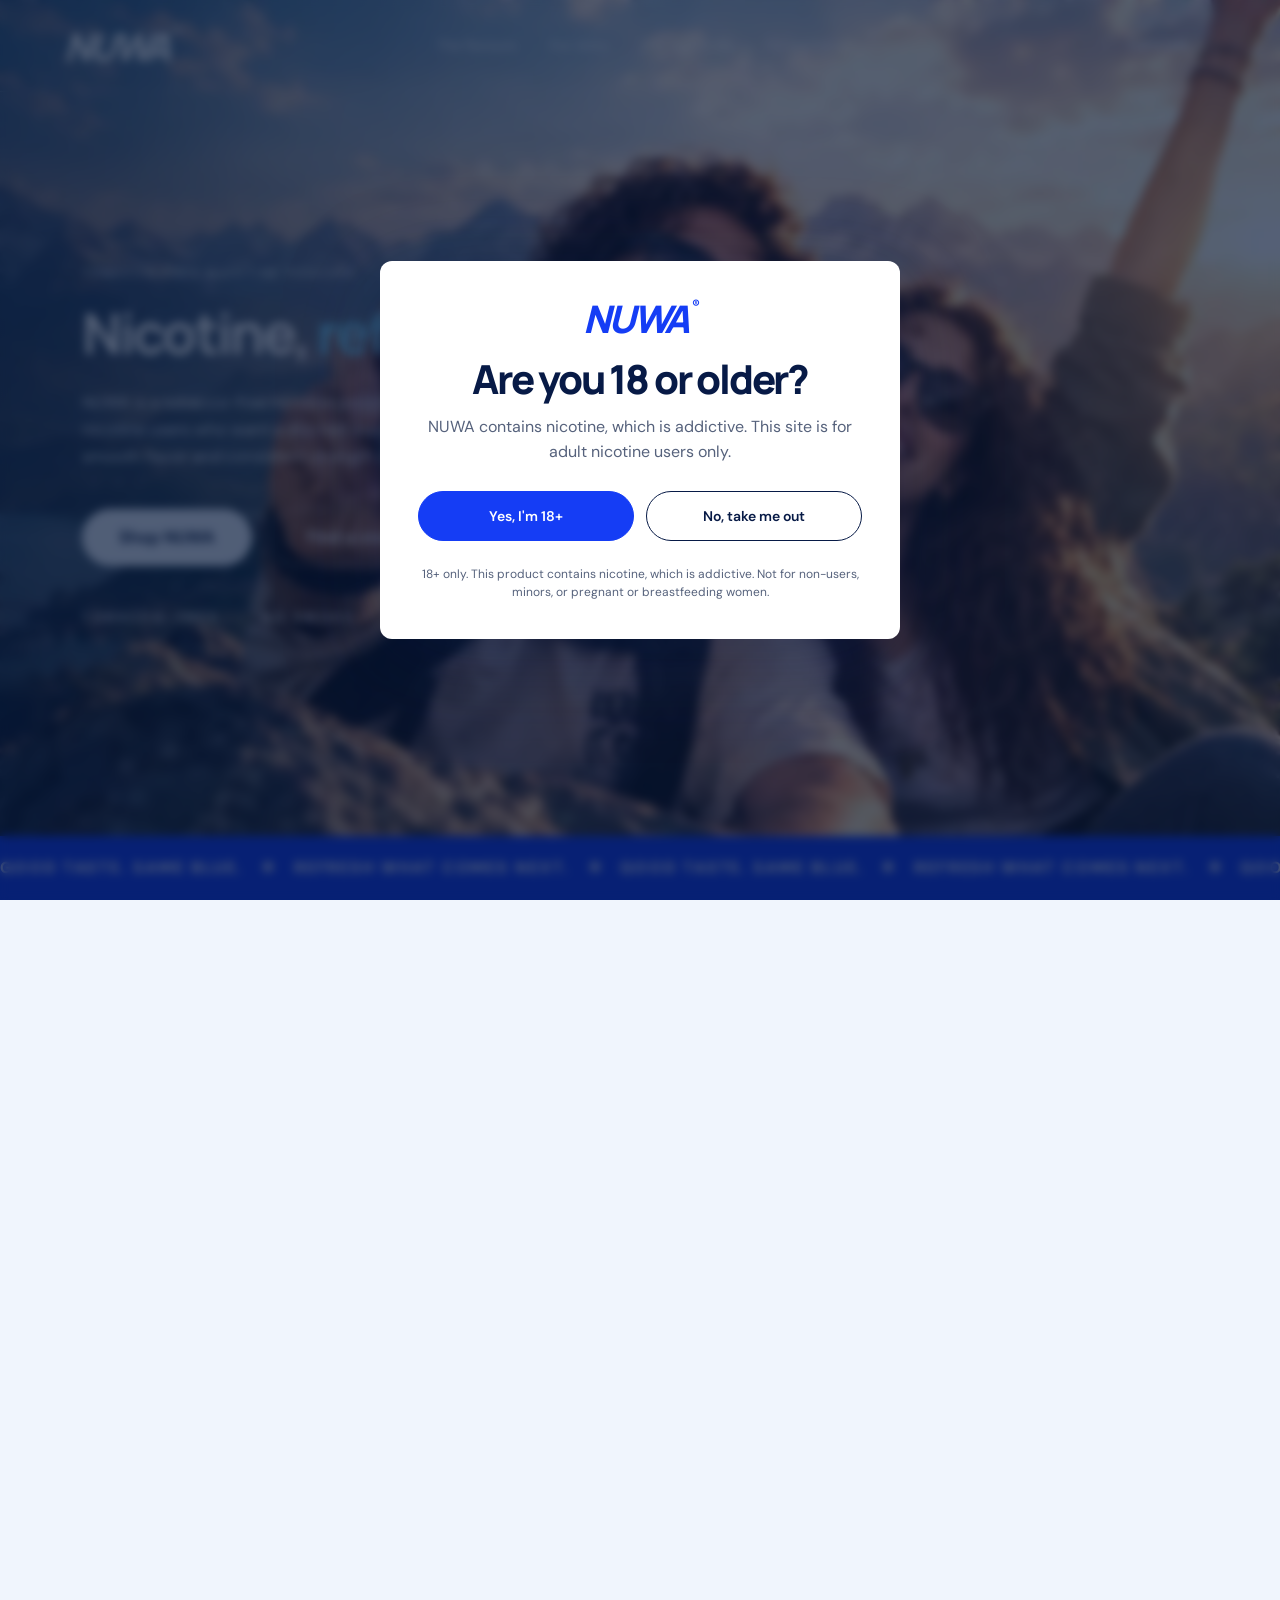
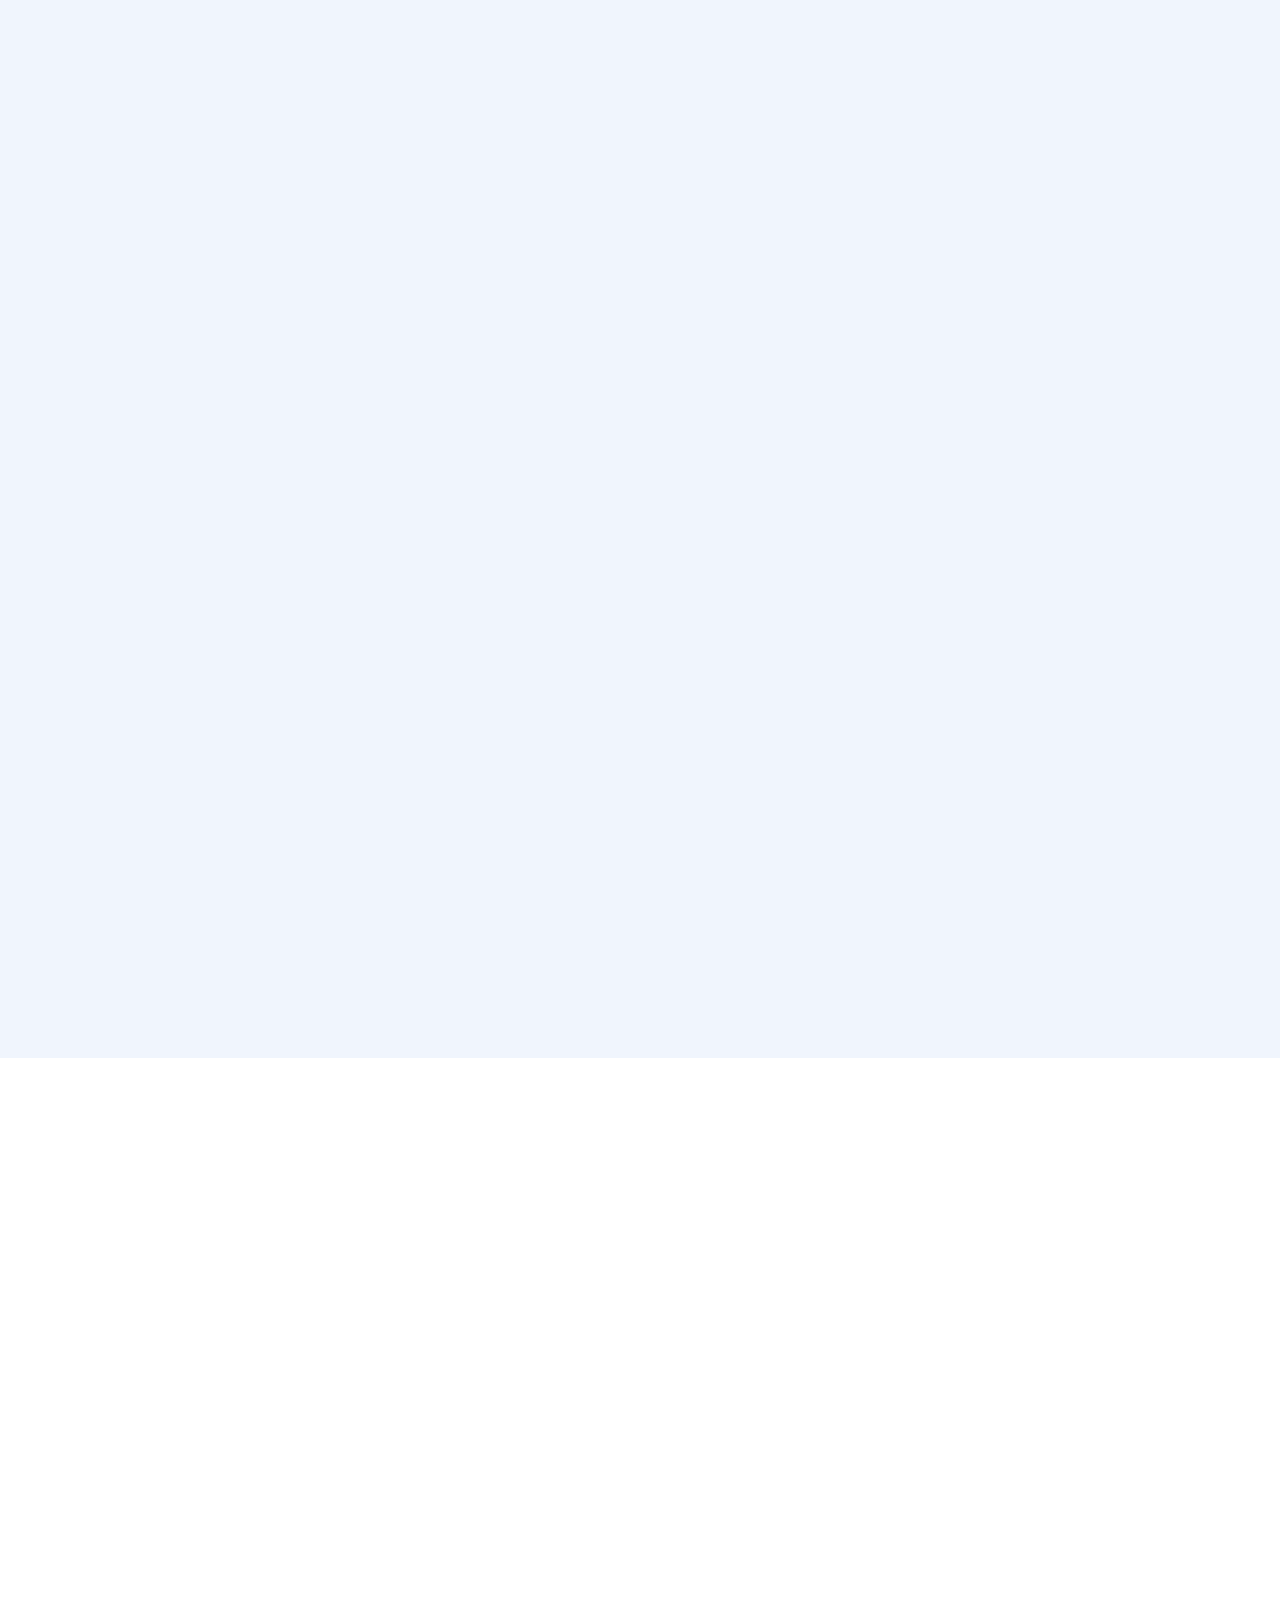
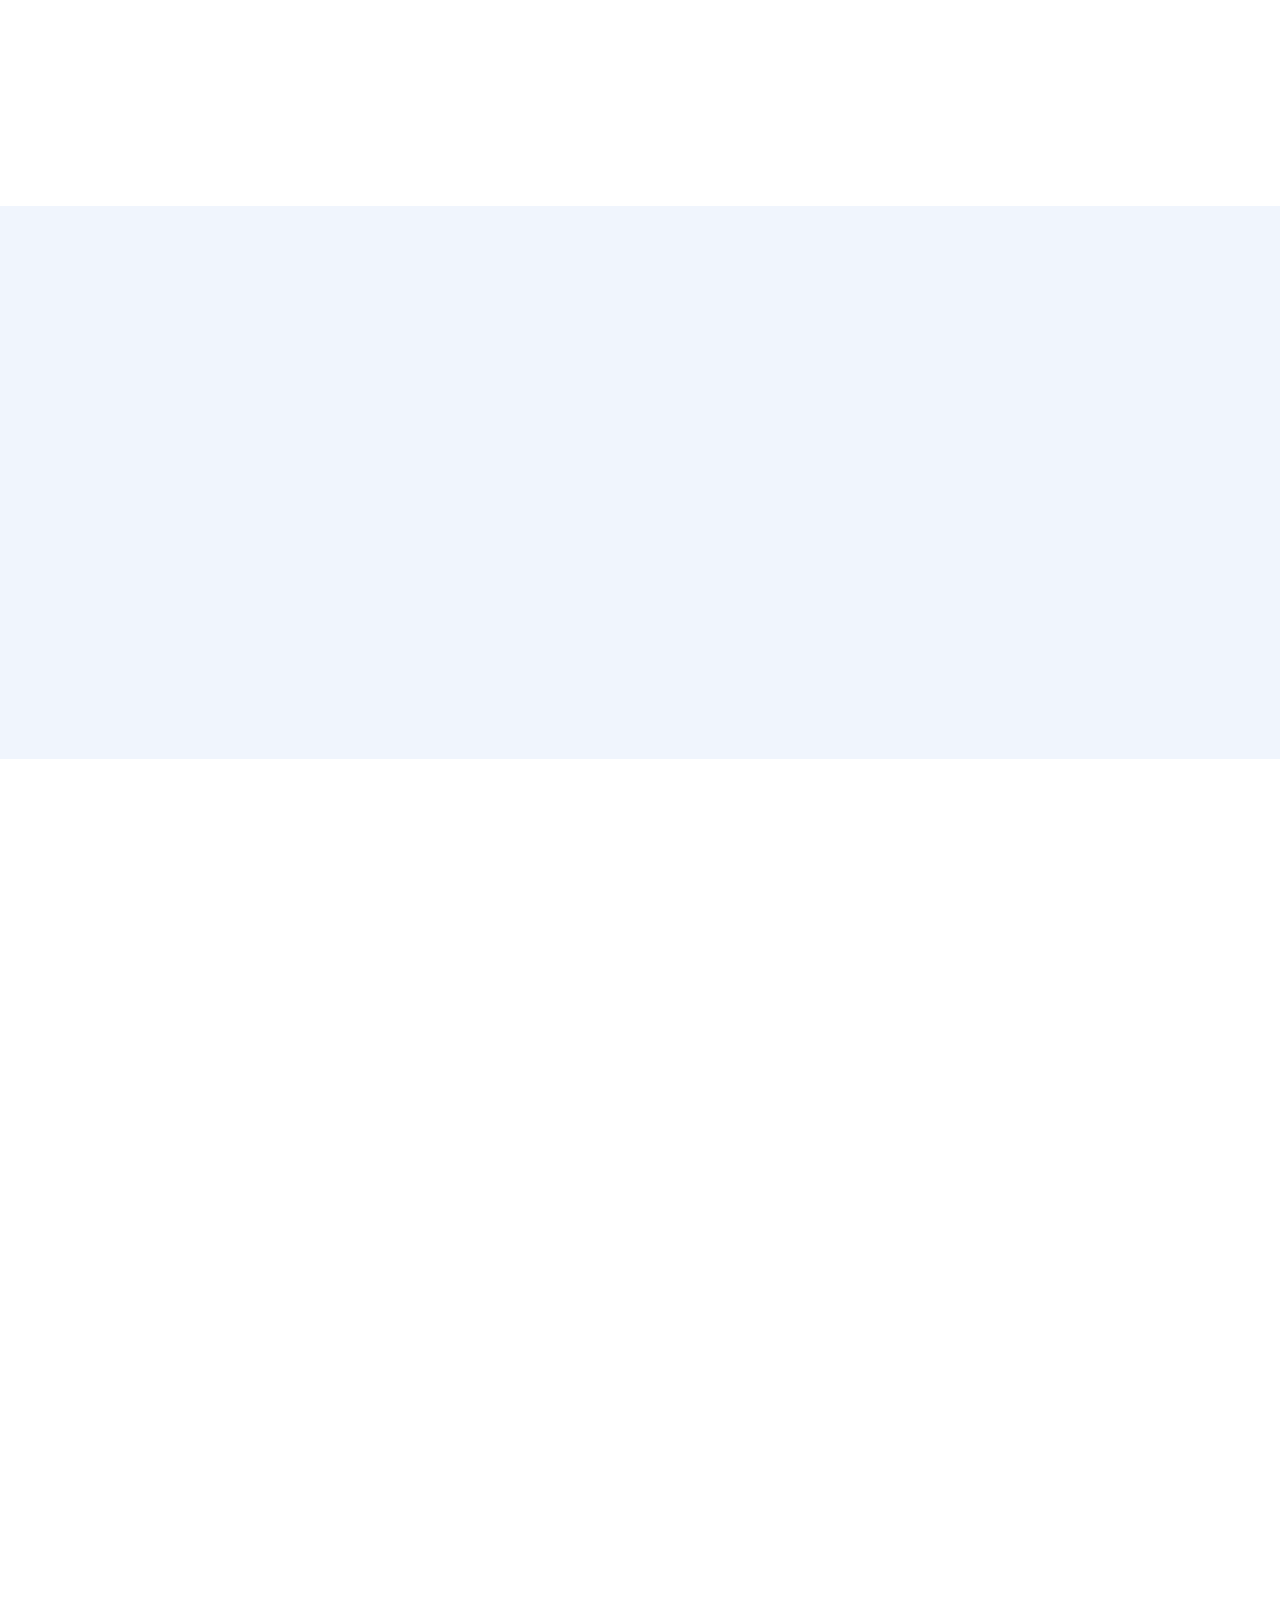
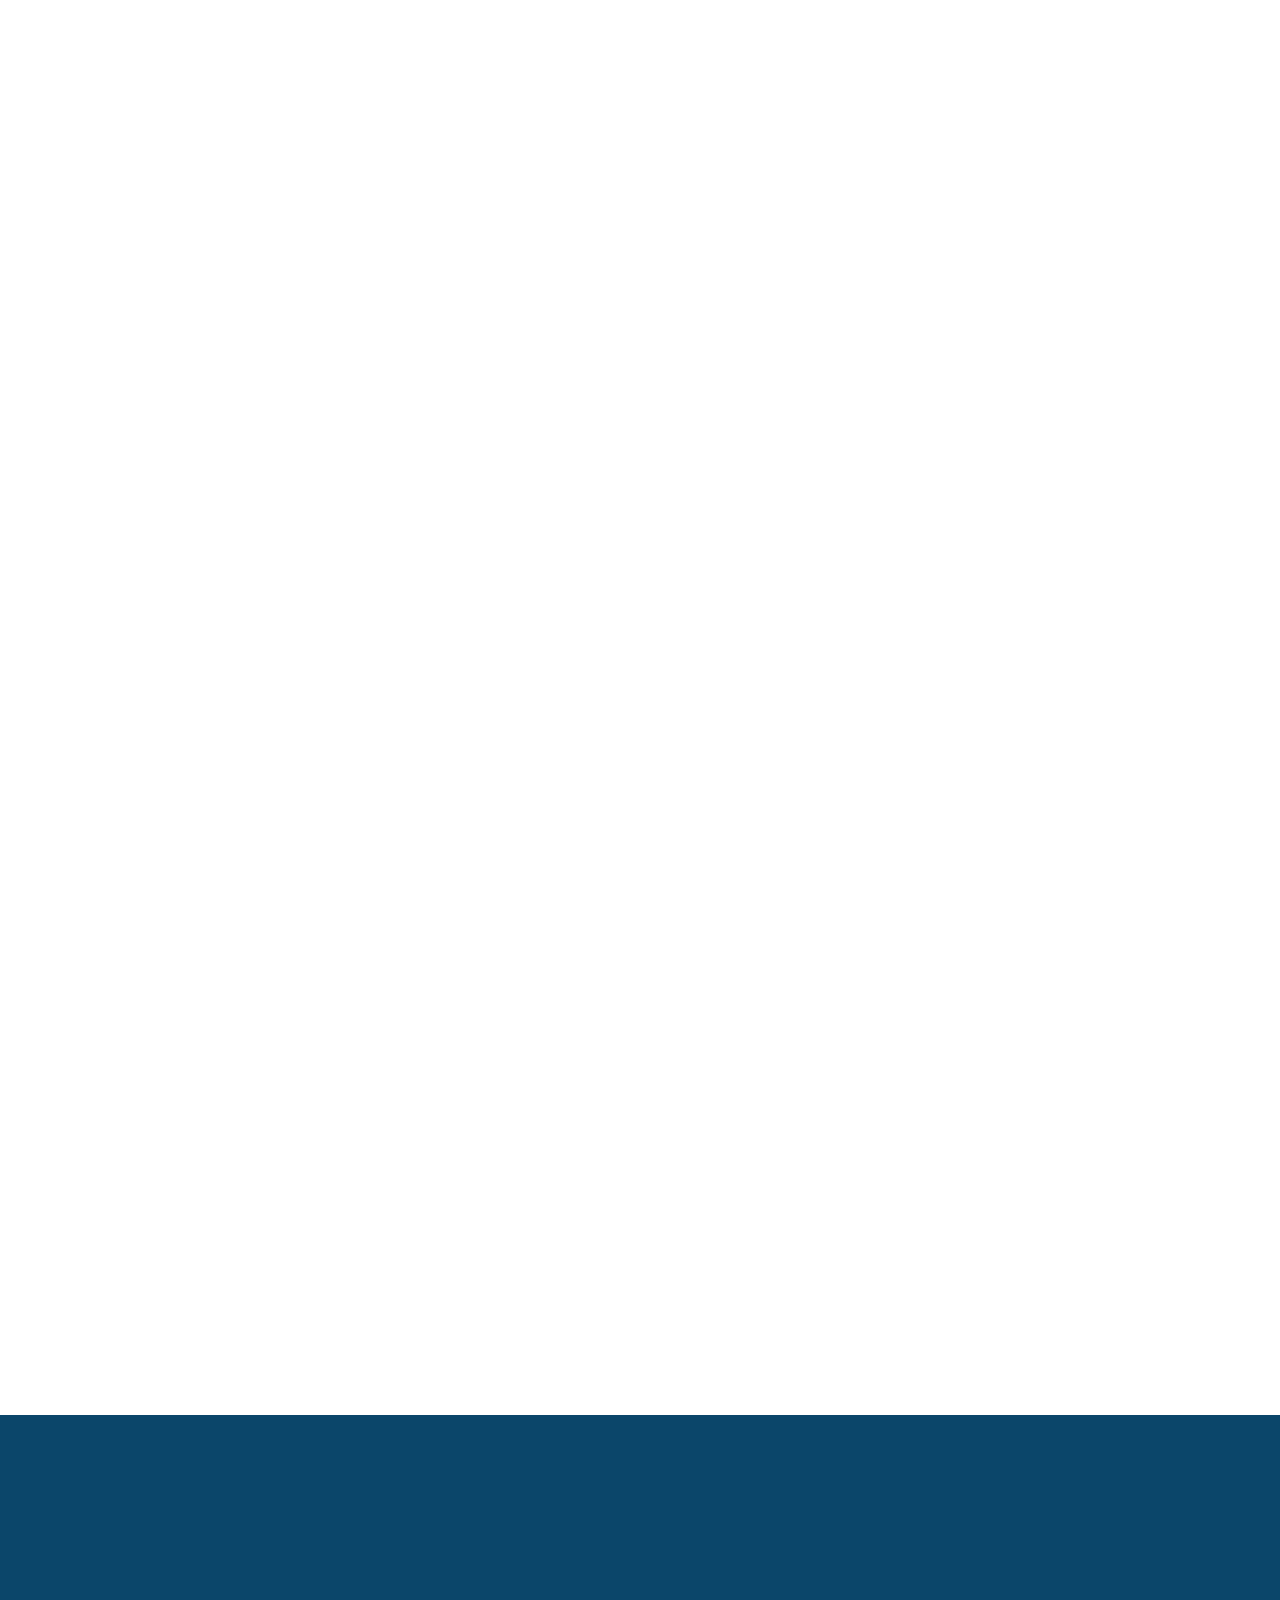
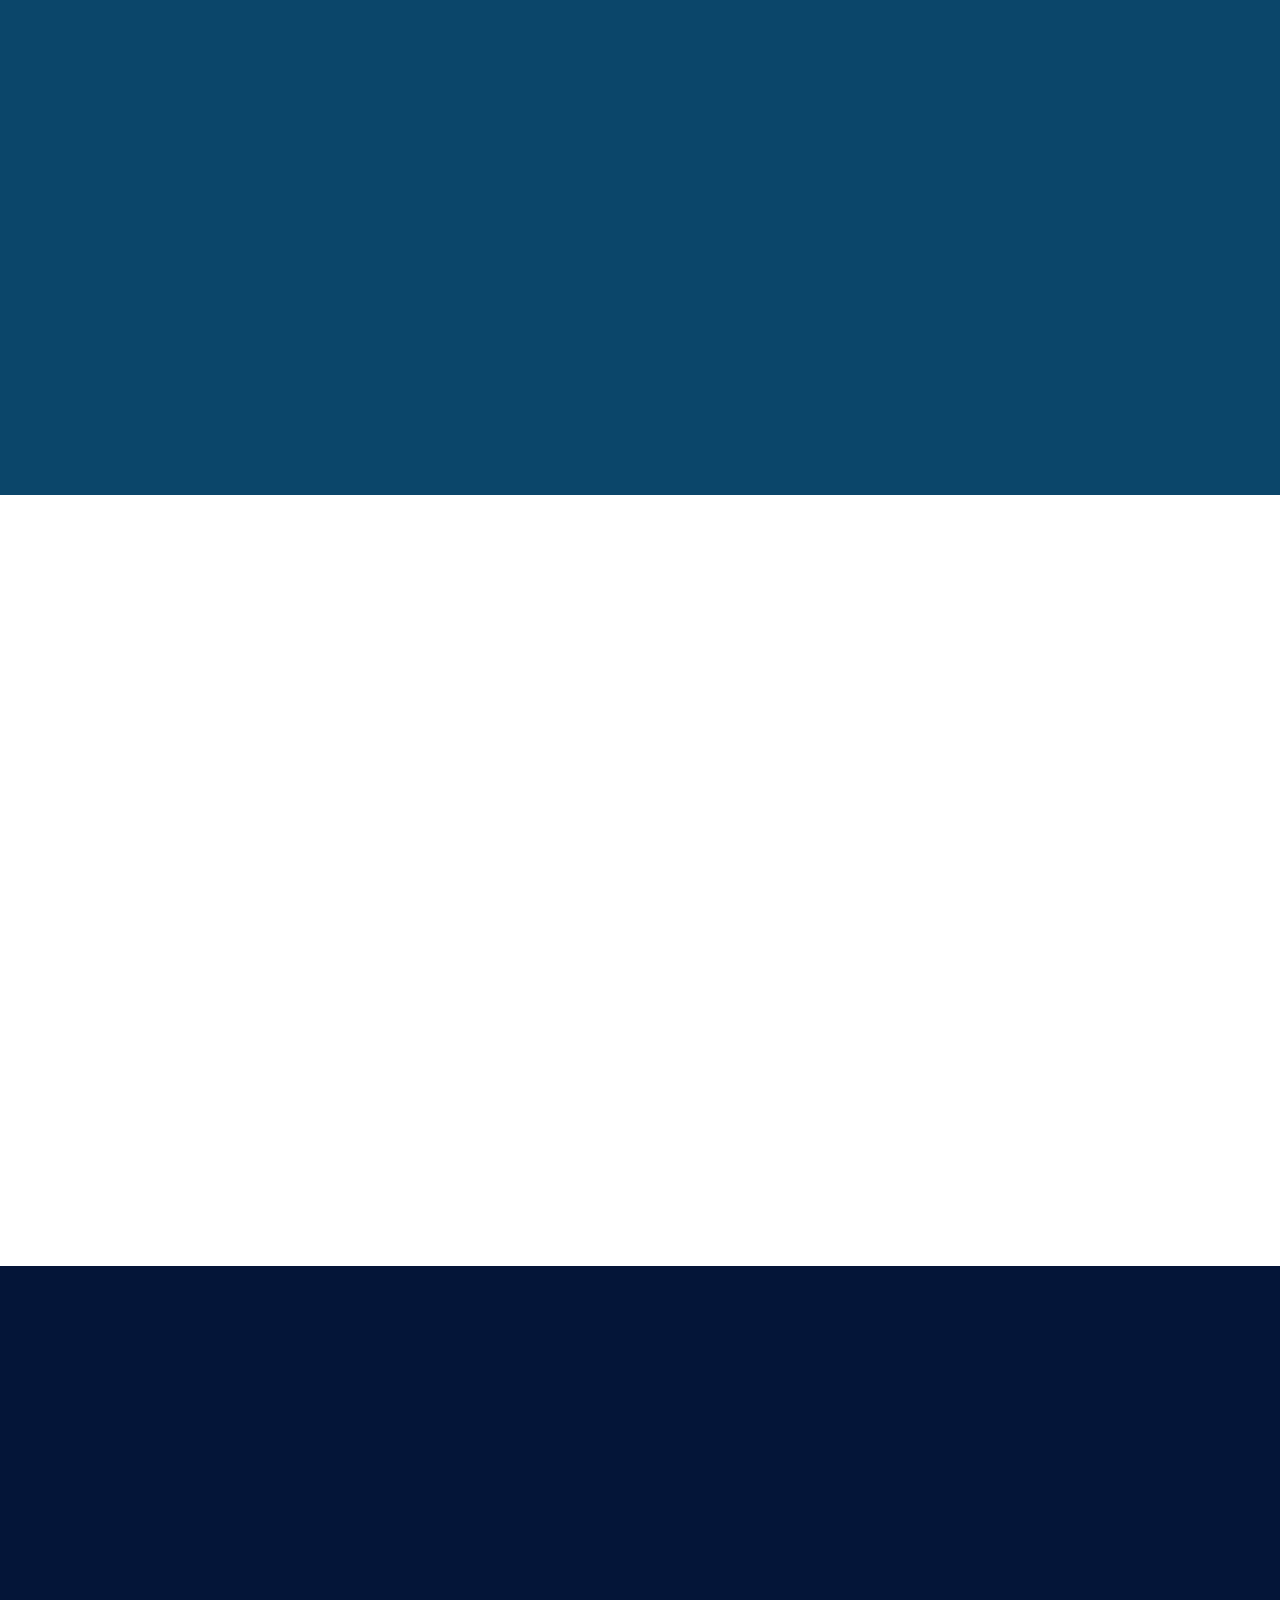
==== commit 6bc246ec: "making website funky" ====
--- a/index.html
+++ b/index.html
@@ -1,17 +1,16 @@
-<!doctype html><html lang="en"><head><meta charset="UTF-8"><meta name="viewport" content="width=device-width,initial-scale=1"><meta name="theme-color" content="#0528ed"><title>NUWA | Tobacco-free nicotine pouches for adults</title><meta name="description" content="NUWA is a tobacco-free nicotine pouch for adult nicotine users. Extra Strong, 20 Nicopods per pack, in Watermelon, Elaichi and Mint. 18+ only."><meta property="og:type" content="website"><meta property="og:site_name" content="NUWA"><meta property="og:title" content="NUWA | Tobacco-free nicotine pouches for adults"><meta property="og:description" content="NUWA is a tobacco-free nicotine pouch for adult nicotine users. Extra Strong, 20 Nicopods per pack, in Watermelon, Elaichi and Mint. 18+ only."><meta name="twitter:card" content="summary_large_image"><meta name="twitter:title" content="NUWA | Tobacco-free nicotine pouches for adults"><meta name="twitter:description" content="NUWA is a tobacco-free nicotine pouch for adult nicotine users. Extra Strong, 20 Nicopods per pack, in Watermelon, Elaichi and Mint. 18+ only."><script type="application/ld+json">{"@context":"https://schema.org","@type":"Organization","name":"NUWA","description":"Tobacco-free nicotine pouches for adult nicotine users."}</script><link rel="icon" type="image/svg+xml" href="data:image/svg+xml,%3Csvg xmlns='http://www.w3.org/2000/svg' viewBox='0 0 40 40'%3E%3Crect width='40' height='40' rx='10' fill='%230528ed'/%3E%3Ctext x='8' y='30' font-family='Arial' font-weight='900' font-size='28' fill='white'%3EN%3C/text%3E%3C/svg%3E"><link rel="preconnect" href="https://fonts.googleapis.com"><link rel="preconnect" href="https://fonts.gstatic.com" crossorigin><link rel="preload" as="style" href="https://fonts.googleapis.com/css2?family=DM+Sans:wght@400;500;600;700&family=Manrope:wght@400;500;600;700;800&display=swap" onload="this.onload=null;this.rel='stylesheet'"><noscript><link rel="stylesheet" href="https://fonts.googleapis.com/css2?family=DM+Sans:wght@400;500;600;700&family=Manrope:wght@400;500;600;700;800&display=swap"></noscript><link rel="preload" as="image" href="assets/hero-cutout.webp" fetchpriority="high"><link rel="stylesheet" href="style.css"><script>(()=>{const root=document.documentElement;root.classList.add('js');try{const saved=JSON.parse(localStorage.getItem('nuwa-age-verified'));const age=Date.now()-saved.timestamp;if(saved.confirmed===true&&age>=0&&age<2592e6)root.classList.add('age-ok')}catch(e){}})()</script></head><body>
+<!doctype html><html lang="en"><head><meta charset="UTF-8"><meta name="viewport" content="width=device-width,initial-scale=1"><meta name="theme-color" content="#0528ed"><title>NUWA | Tobacco-free nicotine pouches for adults</title><meta name="description" content="NUWA is a tobacco-free nicotine pouch for adult nicotine users. Extra Strong, 20 Nicopods per pack, in Watermelon, Elaichi and Mint. 18+ only."><meta property="og:type" content="website"><meta property="og:site_name" content="NUWA"><meta property="og:title" content="NUWA | Tobacco-free nicotine pouches for adults"><meta property="og:description" content="NUWA is a tobacco-free nicotine pouch for adult nicotine users. Extra Strong, 20 Nicopods per pack, in Watermelon, Elaichi and Mint. 18+ only."><meta name="twitter:card" content="summary_large_image"><meta name="twitter:title" content="NUWA | Tobacco-free nicotine pouches for adults"><meta name="twitter:description" content="NUWA is a tobacco-free nicotine pouch for adult nicotine users. Extra Strong, 20 Nicopods per pack, in Watermelon, Elaichi and Mint. 18+ only."><script type="application/ld+json">{"@context":"https://schema.org","@type":"Organization","name":"NUWA","description":"Tobacco-free nicotine pouches for adult nicotine users."}</script><link rel="icon" type="image/svg+xml" href="data:image/svg+xml,%3Csvg xmlns='http://www.w3.org/2000/svg' viewBox='0 0 40 40'%3E%3Crect width='40' height='40' rx='10' fill='%230528ed'/%3E%3Ctext x='8' y='30' font-family='Arial' font-weight='900' font-size='28' fill='white'%3EN%3C/text%3E%3C/svg%3E"><link rel="preconnect" href="https://fonts.googleapis.com"><link rel="preconnect" href="https://fonts.gstatic.com" crossorigin><link rel="preload" as="style" href="https://fonts.googleapis.com/css2?family=DM+Sans:wght@400;500;600;700&family=Manrope:wght@400;500;600;700;800&display=swap" onload="this.onload=null;this.rel='stylesheet'"><noscript><link rel="stylesheet" href="https://fonts.googleapis.com/css2?family=DM+Sans:wght@400;500;600;700&family=Manrope:wght@400;500;600;700;800&display=swap"></noscript><link rel="stylesheet" href="style.css"><script>(()=>{const root=document.documentElement;root.classList.add('js');try{const saved=JSON.parse(localStorage.getItem('nuwa-age-verified'));const age=Date.now()-saved.timestamp;if(saved.confirmed===true&&age>=0&&age<2592e6)root.classList.add('age-ok')}catch(e){}})()</script></head><body>
 <div class="age-gate" id="age-gate"><div class="age-card" role="dialog" aria-modal="true" aria-labelledby="age-title" aria-describedby="age-desc" tabindex="-1"><span class="logo age-logo" aria-hidden="true">NUWA<span>®</span></span><h2 id="age-title">Are you 18 or older?</h2><p id="age-desc">NUWA contains nicotine, which is addictive. This site is for adult nicotine users only.</p><div class="age-actions"><button type="button" class="button blue-button" id="age-yes" style="--i:0">Yes, I'm 18+</button><button type="button" class="button age-no" id="age-no" style="--i:1">No, take me out</button></div><p class="age-warning">18+ only. This product contains nicotine, which is addictive. Not for non-users, minors, or pregnant or breastfeeding women.</p></div></div>
 <header><a class="logo" href="#home" aria-label="NUWA home">NUWA<span>®</span></a><nav aria-label="Main navigation"><a href="#products">The flavours</a><a href="#story">Our story</a><a href="#moments">The NUWA life</a><a href="#opportunity">For partners</a></nav><a class="button small" href="#contact">Let's talk</a><button class="menu" aria-expanded="false" aria-label="Toggle navigation">☰</button></header>
-<main><section class="hero" id="home" aria-label="Introducing NUWA"><div class="hero-copy"><span class="eyebrow">TOBACCO-FREE NICOTINE POUCHES</span><h1>Nicotine, <em>refined.</em></h1><p>NUWA is a tobacco-free nicotine pouch made for adult nicotine users who want a discreet experience, with smooth flavor and consistent strength in every pouch.</p><div class="hero-actions"><a class="button white" href="#products">Shop NUWA</a><a class="button" href="#distribution">Find a store</a></div><ul class="hero-features" aria-label="Product features"><li>Tobacco-free</li><li>No smoke</li><li>No vapor</li><li>Discreet</li></ul></div><figure class="hero-media"><img src="assets/hero-cutout.webp" alt="Adult model holding a NUWA nicotine pouch tin" width="814" height="768" loading="eager" fetchpriority="high" decoding="async"></figure></section>
+<main><section class="hero" id="home" aria-labelledby="hero-heading"><div class="hero-bg" aria-hidden="true"></div><div class="hero-copy"><span class="eyebrow">TOBACCO-FREE NICOTINE POUCHES</span><h1 id="hero-heading">Nicotine, <em>refined.</em></h1><p>NUWA is a tobacco-free nicotine pouch made for adult nicotine users who want a discreet experience, with smooth flavor and consistent strength in every pouch.</p><div class="hero-actions"><a class="button white" href="#products">Shop NUWA</a><a class="button" href="#contact" id="hero-store-link">Find a store</a></div><ul class="hero-features" aria-label="Product features"><li>Tobacco-free</li><li>No smoke</li><li>No vapor</li><li>Discreet</li></ul></div></section>
 <div class="ticker" aria-hidden="true"><span>GOOD TASTE. SAME BLUE.&nbsp;&nbsp; ✳ &nbsp;&nbsp;REFRESH WHAT COMES NEXT.&nbsp;&nbsp; ✳ &nbsp;&nbsp;GOOD TASTE. SAME BLUE.&nbsp;&nbsp; ✳ &nbsp;&nbsp;REFRESH WHAT COMES NEXT.&nbsp;&nbsp; ✳ &nbsp;&nbsp;GOOD TASTE. SAME BLUE.&nbsp;&nbsp; ✳ &nbsp;&nbsp;REFRESH WHAT COMES NEXT.&nbsp;&nbsp; ✳ &nbsp;&nbsp;GOOD TASTE. SAME BLUE.&nbsp;&nbsp; ✳ &nbsp;&nbsp;REFRESH WHAT COMES NEXT.&nbsp;&nbsp; ✳ &nbsp;&nbsp;GOOD TASTE. SAME BLUE.&nbsp;&nbsp; ✳ &nbsp;&nbsp;REFRESH WHAT COMES NEXT.&nbsp;&nbsp; ✳ &nbsp;&nbsp;</span></div>
-<section class="about section" id="what-is-nuwa" aria-labelledby="what-is-nuwa-title"><div class="about-copy"><span class="eyebrow blue">WHAT IS NUWA?</span><h2 id="what-is-nuwa-title">Tobacco-free. Smoke-free. <span class="blue">Simply NUWA.</span></h2><p>NUWA is a tobacco-free nicotine pouch designed for adult nicotine users who want a cleaner, more discreet alternative to smoking and vaping. Place a pouch under your upper lip, and enjoy smooth flavor and steady strength with no smoke, no vapor, and no mess.</p><p>Every NUWA pouch is crafted for comfort and consistency, with carefully selected ingredients, balanced flavors, and a slim design that fits seamlessly into your day.</p><ul class="about-highlights"><li><svg viewBox="0 0 24 24" fill="none" stroke="currentColor" stroke-width="1.8" stroke-linecap="round" stroke-linejoin="round" aria-hidden="true" focusable="false"><path d="M6 18c0-7 4.5-11.5 12-12 0 7.5-4.5 12-11.5 12"/><path d="M6 18l6-6"/><path d="M3 3l18 18"/></svg><strong>Tobacco-free</strong><span>Made without tobacco leaf.</span></li><li><svg viewBox="0 0 24 24" fill="none" stroke="currentColor" stroke-width="1.8" stroke-linecap="round" stroke-linejoin="round" aria-hidden="true" focusable="false"><rect x="3" y="8" width="18" height="8" rx="4"/><path d="M8 12h8"/></svg><strong>Discreet</strong><span>Slim pouches that fit anywhere, anytime.</span></li><li><svg viewBox="0 0 24 24" fill="none" stroke="currentColor" stroke-width="1.8" stroke-linecap="round" stroke-linejoin="round" aria-hidden="true" focusable="false"><path d="M4 7h16"/><path d="M4 12h16"/><path d="M4 17h16"/></svg><strong>Consistent</strong><span>Reliable flavor and strength in every pouch.</span></li></ul><p class="about-note">NUWA is intended for adult nicotine users only. Not for non-users.</p><a class="under-link" href="#products">Explore our range</a></div><div class="about-media"><img src="assets/group.webp" srcset="assets/group-600.webp 600w, assets/group.webp 1200w" sizes="(max-width: 1000px) 90vw, 45vw" alt="Group of adult friends holding NUWA nicotine pouch tins" width="1200" height="901" loading="lazy" decoding="async"></div></section>
+<section class="about section" id="what-is-nuwa" aria-labelledby="what-is-nuwa-title"><div class="about-copy"><span class="eyebrow blue">WHAT IS NUWA?</span><h2 id="what-is-nuwa-title">Tobacco-free. Smoke-free. <span class="blue">Simply NUWA.</span></h2><p>NUWA is a tobacco-free nicotine pouch designed for adult nicotine users who want a cleaner, more discreet alternative to smoking and vaping. Place a pouch under your upper lip, and enjoy smooth flavor and steady strength with no smoke, no vapor, and no mess.</p><p>Every NUWA pouch is crafted for comfort and consistency, with carefully selected ingredients, balanced flavors, and a slim design that fits seamlessly into your day.</p><ul class="about-highlights"><li><svg viewBox="0 0 24 24" fill="none" stroke="currentColor" stroke-width="1.8" stroke-linecap="round" stroke-linejoin="round" aria-hidden="true" focusable="false"><path d="M6 18c0-7 4.5-11.5 12-12 0 7.5-4.5 12-11.5 12"/><path d="M6 18l6-6"/><path d="M3 3l18 18"/></svg><strong>Tobacco-free</strong><span>Made without tobacco leaf.</span></li><li><svg viewBox="0 0 24 24" fill="none" stroke="currentColor" stroke-width="1.8" stroke-linecap="round" stroke-linejoin="round" aria-hidden="true" focusable="false"><rect x="3" y="8" width="18" height="8" rx="4"/><path d="M8 12h8"/></svg><strong>Discreet</strong><span>Slim pouches that fit anywhere, anytime.</span></li><li><svg viewBox="0 0 24 24" fill="none" stroke="currentColor" stroke-width="1.8" stroke-linecap="round" stroke-linejoin="round" aria-hidden="true" focusable="false"><path d="M4 7h16"/><path d="M4 12h16"/><path d="M4 17h16"/></svg><strong>Consistent</strong><span>Reliable flavor and strength in every pouch.</span></li></ul><p class="about-note">NUWA is intended for adult nicotine users only. Not for non-users.</p><a class="under-link" href="#products">Explore our range</a></div><div class="about-media"><img src="assets/funky-girl.webp" srcset="assets/funky-girl-640.webp 640w, assets/funky-girl.webp 1280w" sizes="(max-width: 1000px) 90vw, 45vw" alt="Adult friends relaxing outdoors in the mountains, a smiling woman holding up a NUWA nicotine pouch tin" width="1280" height="669" loading="lazy" decoding="async"></div></section>
 <section class="products section" id="products" aria-labelledby="products-title"><div class="section-heading"><div><span class="eyebrow blue">OUR RANGE</span><h2 id="products-title">Find your flavor.</h2></div><p>Three flavors. One standard of quality.<br>Every NUWA pack comes with 20 Nicopods.</p></div><ul class="product-grid" id="product-grid"></ul><div class="strength-guide"><div><h3>Which strength is right for me?</h3><p>NUWA is made for adult nicotine users. Extra Strong is intended for experienced users who are already used to high-strength nicotine products.</p></div><ul class="guide-rows" id="strength-guide"></ul></div><p class="products-warning">18+ only. This product contains nicotine, which is addictive. Not for non-users, minors, or pregnant or breastfeeding women.</p></section>
-<section class="wn section" id="why-nuwa" aria-labelledby="why-nuwa-title"><div class="wn-blob wn-blob-a" aria-hidden="true"></div><div class="wn-blob wn-blob-b" aria-hidden="true"></div><div class="wn-head"><div><span class="eyebrow wn-rise" style="--d:0">WHY NUWA</span><h2 id="why-nuwa-title" class="wn-rise" style="--d:1">Made different.<br>Made for you.</h2></div><p class="wn-rise" style="--d:2">A bold, tobacco-free pouch with flavors that feel familiar, and the strength experienced users look for.</p></div><ul class="wn-grid"><li class="wn-item" style="--d:0"><article class="wn-card"><span class="wn-border" aria-hidden="true"><i></i></span><svg class="wn-icon" viewBox="0 0 48 48" fill="none" stroke="currentColor" stroke-width="1.6" stroke-linecap="round" stroke-linejoin="round" aria-hidden="true" focusable="false"><path pathLength="1" d="M11 35c0-13.5 8.5-22 25-23 0 14.5-8.5 23-23.5 23"/><path pathLength="1" d="M11 35l12-12"/><path pathLength="1" d="M7 7l34 34"/></svg><h3>Tobacco-free</h3><p>No tobacco leaf. No smoke. No vapor.</p></article></li><li class="wn-item" style="--d:1"><article class="wn-card"><span class="wn-border" aria-hidden="true"><i></i></span><svg class="wn-icon" viewBox="0 0 48 48" fill="none" stroke="currentColor" stroke-width="1.6" stroke-linecap="round" stroke-linejoin="round" aria-hidden="true" focusable="false"><circle pathLength="1" cx="17" cy="19" r="9"/><circle pathLength="1" cx="31" cy="19" r="9"/><circle pathLength="1" cx="24" cy="31" r="9"/></svg><h3>Flavors with character</h3><p>Watermelon, Elaichi and Mint, including a cardamom flavor you won't find everywhere.</p></article></li><li class="wn-item" style="--d:2"><article class="wn-card"><span class="wn-border" aria-hidden="true"><i></i></span><svg class="wn-icon" viewBox="0 0 48 48" fill="none" stroke="currentColor" stroke-width="1.6" stroke-linecap="round" stroke-linejoin="round" aria-hidden="true" focusable="false"><path pathLength="1" d="M8 32a16 16 0 0 1 32 0"/><path pathLength="1" d="M24 32l10-9"/><path pathLength="1" d="M8 39h32"/></svg><h3>Extra Strong</h3><p>Built for experienced nicotine users who want a strong, steady pouch.</p></article></li><li class="wn-item" style="--d:3"><article class="wn-card"><span class="wn-border" aria-hidden="true"><i></i></span><svg class="wn-icon" viewBox="0 0 48 48" fill="none" stroke="currentColor" stroke-width="1.6" stroke-linecap="round" stroke-linejoin="round" aria-hidden="true" focusable="false"><circle pathLength="1" cx="24" cy="24" r="16"/><circle pathLength="1" cx="24" cy="24" r="10"/><path pathLength="1" d="M20 24h8"/></svg><h3>Made to be carried</h3><p>20 Nicopods in every pack, designed to stay discreet and convenient.</p></article></li></ul><div class="wn-stats"><div class="wn-line" aria-hidden="true"></div><ul class="wn-stat-grid"><li class="wn-stat" style="--d:0"><strong class="wn-value" data-count="3">3</strong><span>Flavors</span></li><li class="wn-stat" style="--d:1"><strong class="wn-value" data-count="20">20</strong><span>Nicopods per pack</span></li><li class="wn-stat" style="--d:2"><strong class="wn-value" data-count="0">0</strong><span>Tobacco</span></li><li class="wn-stat" style="--d:3"><strong class="wn-value wn-value-text">Extra Strong</strong><span>Every pack</span></li></ul></div></section>
 <section class="ql section" id="quality" aria-labelledby="quality-title"><div class="ql-head"><span class="eyebrow blue ql-rise" style="--d:0">QUALITY &amp; INGREDIENTS</span><h2 id="quality-title" class="ql-rise" style="--d:1">Nothing to hide.</h2><p class="ql-rise" style="--d:2">We believe adult nicotine users deserve to know exactly what is in their pouch. Here is how NUWA is made and what goes into it.</p><div class="ql-meta ql-rise" id="quality-meta" style="--d:3"><span class="ql-badge" id="quality-badge"><svg viewBox="0 0 24 24" fill="none" stroke="currentColor" stroke-width="2" stroke-linecap="round" stroke-linejoin="round" aria-hidden="true" focusable="false"><path d="M5 17c0-7 4.5-11.5 13-12 0 7.5-4.5 12-12 12"/><path d="M5 17l6-6"/><path d="M3 3l18 18"/></svg>Tobacco-free</span></div></div><div class="ql-body" id="quality-body" hidden></div><div class="ql-standards" id="quality-standards" hidden></div><p class="ql-note">18+ only. This product contains nicotine, which is addictive. Not for non-users, minors, or pregnant or breastfeeding women.</p></section>
 <section class="st section" id="brand-story" aria-labelledby="story-title" hidden><span class="eyebrow blue">OUR STORY</span><div class="st-top"><div class="st-text"><h2 id="story-title" class="st-title"></h2></div></div></section>
 <section class="pf section" id="proof" aria-labelledby="proof-title" hidden><div class="pf-head"><span class="eyebrow blue" id="proof-eyebrow"></span><h2 id="proof-title"></h2></div></section>
 <section class="wb section" id="where-to-buy" aria-labelledby="buy-title" hidden><div class="wb-head"><span class="eyebrow blue wb-rise" style="--i:0">WHERE TO BUY</span><h2 id="buy-title" class="wb-rise" style="--i:1">Get your NUWA.</h2><p class="wb-rise" style="--i:2">Order online or find a store near you.</p></div><div class="wb-options" id="buy-options"></div><p class="wb-delivery" id="buy-delivery" hidden></p><div class="wb-distributor" id="buy-distributor" hidden><div class="wb-dist-copy"><h3>Become a distributor</h3><p>Interested in stocking NUWA? Tell us about your business.</p></div><div class="wb-dist-form"><form class="wb-form" id="distributor-form" novalidate><div class="wb-grid"><div class="wb-field"><input id="d-name" name="name" placeholder=" " aria-describedby="d-name-err" required autocomplete="name" type="text"><label for="d-name">Name</label><span class="wb-error" id="d-name-err"></span></div><div class="wb-field"><input id="d-business" name="business" placeholder=" " aria-describedby="d-business-err" required autocomplete="organization" type="text"><label for="d-business">Business name</label><span class="wb-error" id="d-business-err"></span></div><div class="wb-field"><input id="d-city" name="city" placeholder=" " aria-describedby="d-city-err" required autocomplete="address-level2" type="text"><label for="d-city">City</label><span class="wb-error" id="d-city-err"></span></div><div class="wb-field"><input id="d-phone" name="phone" placeholder=" " aria-describedby="d-phone-err" required autocomplete="tel" type="tel"><label for="d-phone">Phone / WhatsApp</label><span class="wb-error" id="d-phone-err"></span></div><div class="wb-field wb-full"><input id="d-email" name="email" placeholder=" " aria-describedby="d-email-err" required autocomplete="email" type="email"><label for="d-email">Email</label><span class="wb-error" id="d-email-err"></span></div><div class="wb-field wb-full"><textarea id="d-message" name="message" placeholder=" " aria-describedby="d-message-err" rows="4"></textarea><label for="d-message">Message (optional)</label><span class="wb-error" id="d-message-err"></span></div></div><div class="wb-hp" aria-hidden="true"><label for="d-website">Website</label><input id="d-website" name="website" type="text" tabindex="-1" autocomplete="off"></div><button type="submit" class="button blue-button wb-submit"><span>Send inquiry</span><svg class="wb-spinner" viewBox="0 0 24 24" fill="none" stroke="currentColor" stroke-width="2.5" stroke-linecap="round" aria-hidden="true" focusable="false"><path d="M21 12a9 9 0 1 1-9-9"/></svg></button><p class="wb-form-status" id="distributor-status" role="status" aria-live="polite"></p></form><div class="wb-success" id="distributor-success" tabindex="-1" hidden><svg viewBox="0 0 52 52" fill="none" stroke="currentColor" stroke-width="2.5" stroke-linecap="round" stroke-linejoin="round" aria-hidden="true" focusable="false"><circle pathLength="1" cx="26" cy="26" r="24"/><path pathLength="1" d="M15 27l7.5 7.5L38 19"/></svg><h4>Thank you.</h4><p id="distributor-success-text"></p></div></div></div><p class="wb-warning">18+ only. This product contains nicotine, which is addictive. Not for non-users, minors, or pregnant or breastfeeding women.</p></section>
 <section class="fq section" id="faq" aria-labelledby="faq-title" hidden><div class="fq-layout"><div class="fq-side"><div class="fq-head"><span class="eyebrow blue fq-rise" id="faq-eyebrow" style="--i:0"></span><h2 id="faq-title" class="fq-rise" style="--i:1"></h2></div><div class="fq-contact fq-rise" id="faq-contact" style="--i:2" hidden><h3>Still have questions?</h3><p>Get in touch and we will help.</p><div class="fq-contact-links"></div></div></div><div class="fq-main"><div class="fq-search" id="faq-search" hidden><label for="faq-search-input">Search questions</label><input id="faq-search-input" type="search" autocomplete="off" aria-controls="faq-list"><p class="fq-empty" id="faq-empty" role="status" aria-live="polite"></p></div><ul class="fq-list" id="faq-list"></ul></div></div></section>
-<section class="intro section"><span class="eyebrow blue">THE NUWA EXPERIENCE</span><div class="intro-grid"><h2>Ordinary moment.<br><span class="blue">Extraordinary refresh.</span></h2><div><p>That first cold sip. The pause between plans. The moment everyone comes together.</p><p>NUWA is a beverage concept built around bold flavour, thoughtful design and the simple pleasure of something refreshing.</p><a class="under-link" href="#story">Get to know NUWA</a></div></div><div class="qualities"><span>CRISP BY DESIGN</span><span>BOLD IN CHARACTER</span><span>MADE FOR THE MOMENT</span></div></section>
+<section class="intro section"><span class="eyebrow blue">THE NUWA EXPERIENCE</span><div class="intro-grid"><h2>Ordinary moment.<br><span class="blue">Extraordinary refresh.</span></h2><figure class="intro-media"><img src="assets/funky-group.webp" srcset="assets/funky-group-600.webp 600w, assets/funky-group.webp 1000w" sizes="(max-width: 1000px) 90vw, 35vw" alt="Crowd of adult friends celebrating under confetti at an outdoor mountain festival, holding NUWA nicotine pouch tins" width="1000" height="1000" loading="lazy" decoding="async"></figure></div><div class="qualities"><span>CRISP BY DESIGN</span><span>BOLD IN CHARACTER</span><span>MADE FOR THE MOMENT</span></div></section>
 <section class="story section" id="story"><span class="eyebrow blue">OUR STORY</span><div class="story-grid"><h2>A fresh start.<br>A bigger<br><span class="blue">point of view.</span></h2><div><p class="lead">What if everyday refreshment felt a little less ordinary?</p><p>That is the idea behind NUWA. A beverage brand in development, bringing flavour, packaging and experience together from the very first sip.</p><p>Our ambition is simple: create a distinctive drink people can recognise, enjoy and make part of their own moments.</p><p>From the signature blue to the flavour collection, every element is being shaped around one idea: refresh what comes next.</p><div class="story-values"><div><span>01</span><strong>Flavour first</strong><p>Develop a range with clear, individual character.</p></div><div><span>02</span><strong>Design with intent</strong><p>Make every format unmistakably NUWA.</p></div><div><span>03</span><strong>Build for tomorrow</strong><p>Start thoughtfully. Grow with the right partners.</p></div></div></div></div></section>
 <section class="lifestyle" id="moments"><img src="assets/lifepicture.webp" srcset="assets/lifepicture-900.webp 900w, assets/lifepicture.webp 1672w" sizes="100vw" alt="Group of adult friends relaxing on a mountainside, holding NUWA nicotine pouch tins" loading="lazy" width="1672" height="941" decoding="async"><div><span class="eyebrow">THE NUWA LIFE</span><h2>Good company.<br>Great moments.<br><i>Bring NUWA.</i></h2><p>From a sunny afternoon to the plans you didn't make.</p></div><span class="photo-note">A VISION OF EVERYDAY NUWA MOMENTS</span></section>
 <section class="partners section" id="distribution"><span class="eyebrow blue">RETAIL & DISTRIBUTION</span><div class="intro-grid"><h2>Built for the shelf.<br><span class="blue">Made for connection.</span></h2><p>A distinctive presence is only the beginning. We are exploring conversations with the people who can help bring NUWA to the right places.</p></div><div class="partner-grid"><article><span>01 / RETAIL</span><h3>Recognisable at a glance.</h3><p>A packaging direction designed for recognition in convenience stores and on supermarket shelves.</p></article><article><span>02 / HOSPITALITY</span><h3>Part of the occasion.</h3><p>A potential fit for cafés, restaurants, leisure venues and places where people come together.</p></article><article><span>03 / DISTRIBUTION</span><h3>Build the next chapter.</h3><p>Launch territories and channels remain open for development with suitable commercial partners.</p></article></div><a class="button blue-button" href="#contact" data-interest="Distribution">Become a NUWA partner</a></section>
@@ -19,5 +18,5 @@
 <section class="vision section"><span class="eyebrow blue">GLOBAL AMBITION</span><h2>From a fresh idea.<br>To <span class="blue">new horizons.</span></h2><div class="vision-bottom"><p>Designed to travel. Built to adapt.<br>A long-term vision for a distinctive beverage brand.</p><div><span class="eyebrow blue">POTENTIAL CHANNELS</span><p>Retail · Hospitality · E-commerce<br>Food service · Events · International distribution</p></div><p class="muted">Launch market and target regions are to be confirmed. Expansion is a strategic ambition, not an announced rollout.</p></div></section>
 <section class="social section"><span class="eyebrow">BEYOND THE DRINK</span><h2>A brand you can<br><i>be part of.</i></h2><div class="social-words"><span>Pop-ups</span><span>Music</span><span>Food</span><span>Travel</span><span>Shared moments</span></div><p>Future collaborations and experiences that bring people together.<br>Built with care. Marketed responsibly. Always NUWA.</p></section>
 <section class="contact section" id="contact"><div><span class="eyebrow blue">LET'S MAKE WHAT'S NEXT</span><h2>Meet NUWA.</h2><p class="lead">A modern refreshment brand<br>with bigger ambitions.</p><a class="under-link" href="#products">Explore the products</a></div><form id="enquiry"><h3>Start a conversation.</h3><p>Prepare an enquiry for the NUWA team.</p><label>I'm interested in<select name="interest" id="interest"><option>Distribution</option><option>Investment</option><option>Retail partnership</option><option>Brand collaboration</option><option>General enquiry</option></select></label><div class="form-row"><label>Your name<input name="name" required autocomplete="name" placeholder="Full name"></label><label>Email address<input name="email" type="email" required autocomplete="email" placeholder="you@company.com"></label></div><label>Tell us a little more<textarea name="message" required rows="3" placeholder="Your company, market and what you have in mind"></textarea></label><button class="button blue-button" type="submit">Prepare enquiry</button><p class="form-note">The contact channel is being finalised. You can download your enquiry; this form does not send it.</p><div id="form-result" role="status"></div></form></section>
-</main><footer class="ft"><div class="ft-top ft-rise" style="--i:0"><a class="logo ft-logo" href="#home" aria-label="NUWA home">NUWA<span>®</span></a><p class="ft-tagline" id="footer-tagline">Tobacco-free nicotine pouches for adults.</p><div class="ft-contact" id="footer-contact" hidden></div><ul class="ft-social" id="footer-social" aria-label="NUWA on social media" hidden></ul></div><nav class="ft-cols" aria-label="Footer"><div class="ft-col ft-rise" style="--i:1"><h2>Shop</h2><ul><li><a href="#product-0">Watermelon</a></li><li><a href="#product-1">Elaichi</a></li><li><a href="#product-2">Mint</a></li></ul></div><div class="ft-col ft-rise" style="--i:2"><h2>Company</h2><ul><li><a href="#why-nuwa">Why NUWA</a></li><li><a href="#brand-story">Brand story</a></li><li><a href="#quality">Quality</a></li><li><a href="investors/">Investors</a></li></ul></div><div class="ft-col ft-rise" style="--i:3"><h2>Support</h2><ul><li><a href="#faq">FAQ</a></li><li><a href="#where-to-buy">Where to buy</a></li><li><a href="#contact" id="footer-contact-link">Contact</a></li></ul></div><div class="ft-col ft-rise" style="--i:4"><h2>Legal</h2><ul><li><a href="privacy.html" data-policy-link="privacy">Privacy Policy</a></li><li><a href="terms.html" data-policy-link="terms">Terms of Service</a></li><li><a href="refund-shipping.html" data-policy-link="refundShipping">Refund &amp; Shipping Policy</a></li><li><a href="responsible-use.html" data-policy-link="responsibleUse">Age &amp; Responsible Use</a></li></ul></div></nav><div class="ft-bottom ft-rise" style="--i:5"><p class="ft-warning">18+ only. This product contains nicotine, which is addictive. Not for non-users, minors, or pregnant or breastfeeding women.</p><div class="ft-meta"><span>© <span id="year">2026</span> NUWA. All rights reserved.</span><button type="button" class="ft-top-btn" id="back-to-top">Back to top<svg viewBox="0 0 24 24" fill="none" stroke="currentColor" stroke-width="2" stroke-linecap="round" stroke-linejoin="round" aria-hidden="true" focusable="false"><path d="M12 19V5"/><path d="M6 11l6-6 6 6"/></svg></button></div></div><div class="ft-wordmark" aria-hidden="true">NUWA</div></footer>
+</main><footer class="ft"><div class="ft-top ft-rise" style="--i:0"><a class="logo ft-logo" href="#home" aria-label="NUWA home">NUWA<span>®</span></a><p class="ft-tagline" id="footer-tagline">Tobacco-free nicotine pouches for adults.</p><div class="ft-contact" id="footer-contact" hidden></div><ul class="ft-social" id="footer-social" aria-label="NUWA on social media" hidden></ul></div><nav class="ft-cols" aria-label="Footer"><div class="ft-col ft-rise" style="--i:1"><h2>Shop</h2><ul><li><a href="#product-0">Watermelon</a></li><li><a href="#product-1">Elaichi</a></li><li><a href="#product-2">Mint</a></li></ul></div><div class="ft-col ft-rise" style="--i:2"><h2>Company</h2><ul><li><a href="#brand-story">Brand story</a></li><li><a href="#quality">Quality</a></li><li><a href="investors/">Investors</a></li></ul></div><div class="ft-col ft-rise" style="--i:3"><h2>Support</h2><ul><li><a href="#faq">FAQ</a></li><li><a href="#where-to-buy">Where to buy</a></li><li><a href="#contact" id="footer-contact-link">Contact</a></li></ul></div><div class="ft-col ft-rise" style="--i:4"><h2>Legal</h2><ul><li><a href="privacy.html" data-policy-link="privacy">Privacy Policy</a></li><li><a href="terms.html" data-policy-link="terms">Terms of Service</a></li><li><a href="refund-shipping.html" data-policy-link="refundShipping">Refund &amp; Shipping Policy</a></li><li><a href="responsible-use.html" data-policy-link="responsibleUse">Age &amp; Responsible Use</a></li></ul></div></nav><div class="ft-bottom ft-rise" style="--i:5"><p class="ft-warning">18+ only. This product contains nicotine, which is addictive. Not for non-users, minors, or pregnant or breastfeeding women.</p><div class="ft-meta"><span>© <span id="year">2026</span> NUWA. All rights reserved.</span><button type="button" class="ft-top-btn" id="back-to-top">Back to top<svg viewBox="0 0 24 24" fill="none" stroke="currentColor" stroke-width="2" stroke-linecap="round" stroke-linejoin="round" aria-hidden="true" focusable="false"><path d="M12 19V5"/><path d="M6 11l6-6 6 6"/></svg></button></div></div><div class="ft-wordmark" aria-hidden="true">NUWA</div></footer>
 <script>(()=>{const root=document.documentElement,gate=document.getElementById('age-gate');if(!gate||root.classList.contains('age-ok'))return;const reduceMotion=matchMedia('(prefers-reduced-motion: reduce)').matches;const background=[...document.body.children].filter(el=>el!==gate&&el.tagName!=='SCRIPT');background.forEach(el=>el.inert=true);const card=gate.querySelector('.age-card'),yes=gate.querySelector('#age-yes'),no=gate.querySelector('#age-no');const focusCard=()=>card.focus({preventScroll:true});document.readyState==='complete'?focusCard():addEventListener('load',focusCard,{once:true});gate.addEventListener('keydown',e=>{if(e.key==='Escape'){e.preventDefault();return}if(e.key!=='Tab')return;if(e.shiftKey&&(document.activeElement===yes||document.activeElement===card)){e.preventDefault();no.focus()}else if(!e.shiftKey&&document.activeElement===no){e.preventDefault();yes.focus()}});yes.addEventListener('click',()=>{try{localStorage.setItem('nuwa-age-verified',JSON.stringify({confirmed:true,timestamp:Date.now()}))}catch(e){}gate.classList.add('is-leaving');setTimeout(()=>{root.classList.add('age-ok');background.forEach(el=>el.inert=false)},reduceMotion?0:650)});no.addEventListener('click',()=>location.replace('https://www.google.com'))})()</script><script src="app.js"></script><script src="footer.js"></script></body></html>
--- a/style.css
+++ b/style.css
@@ -1,18 +1,18 @@
-:root{--blue:#153df5;--navy:#041538;--ink:#071a46;--pale:#f0f5fd;--accent:#80ddff}*{box-sizing:border-box}html{scroll-behavior:smooth;scroll-padding-top:90px}body{margin:0;color:var(--ink);font-family:'DM Sans',sans-serif;font-size:16px;line-height:1.6}button,input,select,textarea{font:inherit}button,a,input,select,textarea{-webkit-tap-highlight-color:transparent}a{color:inherit;text-decoration:none}button{cursor:pointer}button:focus-visible,a:focus-visible{outline:3px solid #47bbff;outline-offset:5px}img{max-width:100%;display:block}h1,h2,h3,p{margin:0}h1,h2,h3{font-family:Manrope,sans-serif;line-height:1.04;letter-spacing:-.055em}h2{font-size:clamp(38px,5vw,72px);font-weight:800}h3{font-size:25px;letter-spacing:-.035em}p{margin:20px 0;color:inherit}header{height:92px;padding:0 5%;position:absolute;top:0;left:0;width:100%;z-index:20;display:flex;align-items:center;justify-content:space-between;color:#fff;border-bottom:1px solid #ffffff25}.logo{font-family:Manrope,sans-serif;font-weight:800;font-size:38px;letter-spacing:-.085em;font-style:italic;line-height:1}.logo span{font-size:12px;vertical-align:top;margin-left:5px;font-style:normal}nav{display:flex;gap:32px;font-size:14px}nav a{opacity:.85}nav a:hover{opacity:1}.button{display:inline-flex;justify-content:center;align-items:center;min-height:50px;padding:13px 26px;border-radius:50px;border:1px solid #ffffff70;background:transparent;color:inherit;font-weight:600;font-size:14px;transition:transform .25s,box-shadow .25s}.button:hover{transform:translateY(-3px);box-shadow:0 8px 24px #00164d24}.small{min-height:42px;padding:9px 25px}.white{background:white;color:var(--ink);border-color:white}.blue-button{background:var(--blue);color:#fff;border-color:var(--blue)}.menu{display:none}.eyebrow{font-size:12px;letter-spacing:.16em;font-weight:700;display:block;line-height:1.5}.ticker{--ticker-duration:27s;height:var(--ticker-h);display:flex;align-items:center;overflow:hidden;background:var(--blue);color:#fff;font-size:16px;letter-spacing:.12em;font-weight:700;white-space:nowrap}.ticker span{display:block;animation:marquee var(--ticker-duration) linear infinite;width:max-content}.section{padding:100px 7%}.blue{color:var(--blue)}.intro-grid{display:grid;grid-template-columns:1.5fr 1fr;gap:8%;margin-top:35px}.intro-grid p{max-width:460px;margin-top:0;color:#56627c}.under-link{display:inline-block;font-size:14px;font-weight:700;border-bottom:1px solid;padding-bottom:5px;margin-top:10px}.qualities{display:flex;justify-content:space-between;margin-top:65px;padding-top:25px;border-top:1px solid #dce3ef;font-size:12px;font-weight:700;letter-spacing:.14em}.section-heading{display:flex;justify-content:space-between;align-items:end;gap:35px}.section-heading h2{margin-top:22px}.section-heading>p{color:#65718a;margin:0}.lifestyle i,.social i{font-style:normal;color:#88d9ff}.story-grid{display:grid;grid-template-columns:1fr 1.1fr;gap:9%;margin-top:35px}.story-grid p{color:#65718a}.story-grid .lead{font-size:25px;line-height:1.4;color:var(--ink);margin-top:0}.story-values{display:grid;grid-template-columns:repeat(3,1fr);gap:25px;border-top:1px solid #dce3ef;padding-top:30px;margin-top:36px}.story-values span{font-size:12px;color:var(--blue);display:block;margin-bottom:15px}.story-values strong{font-size:14px}.story-values p{font-size:13px;margin:10px 0 0;line-height:1.5}.lifestyle{height:680px;position:relative;background:#0b466a;color:white}.lifestyle>img{width:100%;height:100%;object-fit:cover;object-position:50% 50%}.lifestyle:after{content:'';position:absolute;inset:0;background:linear-gradient(0deg,#001e45d9,transparent 18%),linear-gradient(90deg,#001e45e6,#001e45b3 35%,#001e4540 65%,transparent 90%)}.lifestyle>div{position:absolute;z-index:2;top:90px;left:7%}.lifestyle h2{font-size:clamp(48px,5.6vw,80px);margin-top:30px}.lifestyle p{max-width:280px}.photo-note{position:absolute;bottom:25px;right:5%;z-index:2;font-size:10px;letter-spacing:.1em}.partner-grid{display:grid;grid-template-columns:repeat(3,1fr);gap:45px;margin:60px 0 30px}.partner-grid article{border-top:1px solid #dce3ef;padding-top:25px}.partner-grid span{font-size:11px;letter-spacing:.1em;color:var(--blue)}.partner-grid h3{margin-top:22px;font-size:28px;max-width:250px}.partner-grid p{color:#65718a;font-size:15px}.opportunity{background:var(--navy);color:white}.outline-tag{border:1px solid #ffffff40;padding:9px 13px;border-radius:30px;font-size:10px;letter-spacing:.08em;white-space:nowrap}.investor-grid{display:grid;grid-template-columns:1fr 1fr;gap:10%;margin-top:65px}.investor-grid h3{font-size:30px}.investor-grid p{color:#aabbd8}.investor-grid .button{margin-top:10px}.research{padding:30px;border:1px solid #ffffff24;background:#ffffff04}.research h3{font-size:20px;letter-spacing:-.02em;margin-bottom:15px}.research>div{padding:17px 0;border-top:1px solid #ffffff20;display:flex;flex-direction:column;gap:5px}.research span{font-size:15px}.research small{font-size:12px;color:#91a9cd}.roadmap-label{display:flex;justify-content:space-between;margin-top:70px;font-size:11px;letter-spacing:.12em}.roadmap-label span{letter-spacing:0;color:#91a9cd}.roadmap{display:grid;grid-template-columns:repeat(5,1fr);list-style:none;padding:0;margin:24px 0 0}.roadmap li{border-top:1px solid #5281b4;padding:22px 18px 0 0;font-size:14px}.roadmap li span{display:block;font-size:11px;color:#7b9ecc;margin-bottom:12px}.vision h2{margin-top:35px;font-size:clamp(48px,6.5vw,92px)}.vision-bottom{display:grid;grid-template-columns:1fr 1fr 1fr;gap:40px;align-items:start;border-top:1px solid #dce3ef;margin-top:50px;padding-top:30px}.vision-bottom p{margin:0;font-size:15px}.vision-bottom .eyebrow{margin-bottom:10px}.muted{color:#6b7891}.social{background:var(--blue);color:#fff;text-align:center}.social h2{font-size:clamp(55px,7.5vw,105px);margin-top:30px}.social-words{display:flex;flex-wrap:wrap;justify-content:center;gap:12px;margin:40px 0}.social-words span{border:1px solid #ffffff60;border-radius:40px;padding:8px 23px;font-size:14px}.social p{color:#dce5ff}.contact{display:grid;grid-template-columns:1fr 1fr;gap:9%;background:#f1f5fc}.contact h2{margin-top:35px;font-size:clamp(50px,6vw,90px)}.lead{font-size:24px;line-height:1.5}form{background:white;padding:35px;border-radius:8px}form>p{color:#65718a;font-size:14px;margin:12px 0 22px}label{display:block;font-size:12px;font-weight:600;margin:15px 0}input,select,textarea{display:block;width:100%;border:1px solid #dbe2ef;background:#fafcff;border-radius:4px;padding:11px;color:var(--ink);font-size:14px;margin-top:7px}textarea{resize:vertical}.form-row{display:grid;grid-template-columns:1fr 1fr;gap:15px}.form-note{font-size:12px!important;margin-bottom:0}#form-result{font-size:14px;margin-top:15px}#form-result a{color:var(--blue);text-decoration:underline}.reveal{opacity:0;transform:translateY(24px);transition:opacity .75s,transform .75s}.reveal.visible{opacity:1;transform:translateY(0)}@keyframes rise{from{opacity:0;transform:translateY(25px)}to{opacity:1;transform:none}}@keyframes marquee{to{transform:translateX(-20%)}}
-:root{--nav-h:92px;--ticker-h:64px}.hero{position:relative;height:calc(100vh - var(--ticker-h));height:calc(100svh - var(--ticker-h));min-height:fit-content;background:#001c53;color:#fff;overflow:hidden;padding:var(--nav-h) 5% 24px;display:grid;grid-template-columns:minmax(0,1fr) minmax(0,1fr);align-items:center}.hero-copy{position:relative;z-index:2;max-width:min(520px,38vw);padding-top:16px}.hero-copy>*{animation:rise .9s both}.hero-copy>:nth-child(2){animation-delay:.1s}.hero-copy>:nth-child(3){animation-delay:.2s}.hero-copy>:nth-child(4){animation-delay:.3s}.hero-copy>:nth-child(5){animation-delay:.4s}.hero h1{font-size:clamp(2.25rem,min(5vw,8.5svh),4.5rem);margin-top:16px;letter-spacing:-.065em;font-weight:800}.hero h1 em{font-style:normal;color:#92d9ff}.hero-copy>p{color:#e1ebff;font-size:18px;margin:20px 0 28px}.hero-actions{display:flex;gap:14px;flex-wrap:wrap}.hero-features{list-style:none;padding:0;margin:28px 0 0;display:flex;flex-wrap:wrap;row-gap:10px;font-size:12px;letter-spacing:.14em;font-weight:700;text-transform:uppercase}.hero-features li{padding:0 18px;border-left:1px solid #ffffff40;line-height:1.2}.hero-features li:first-child{padding-left:0;border-left:0}.hero-media{position:absolute;right:0;bottom:0;z-index:1;margin:0;height:min(calc(100% - var(--nav-h)),52vw);aspect-ratio:814/768;animation:rise .8s both}.hero-media:before{content:'';position:absolute;inset:6% 4% 14% 16%;z-index:-1;border-radius:50%;background:radial-gradient(closest-side,var(--accent),transparent);opacity:.2;filter:blur(40px)}.hero-media img{width:100%;height:100%;filter:drop-shadow(0 24px 40px #00133599);-webkit-mask-image:linear-gradient(90deg,transparent,#000 14%,#000 95%,transparent),linear-gradient(0deg,transparent,#000 24%),linear-gradient(180deg,transparent,#000 7%);-webkit-mask-composite:source-in;mask-image:linear-gradient(90deg,transparent,#000 14%,#000 95%,transparent),linear-gradient(0deg,transparent,#000 24%),linear-gradient(180deg,transparent,#000 7%);mask-composite:intersect}
-@media(max-width:1000px){.hero{min-height:0;grid-template-columns:minmax(0,1fr);grid-template-rows:auto minmax(0,1fr);gap:16px;padding:calc(var(--nav-h) + 16px) 5% 0;align-items:start}.hero-copy{max-width:640px;padding-top:0}.hero-media{position:relative;right:auto;bottom:auto;align-self:end;justify-self:center;height:min(100%,45svh);max-width:100vw}}
-@media(max-width:1000px) and (max-height:540px){.hero{height:auto}.hero-media{height:70svh}}
-@media(max-width:700px){:root{--nav-h:75px;--ticker-h:50px}.hero h1{font-size:clamp(2.25rem,11vw,3.5rem);margin-top:12px}.hero-copy>p{font-size:15px;line-height:1.5;margin:14px 0 20px}.hero-actions{flex-wrap:nowrap;gap:10px}.hero-actions .button{flex:1;min-height:46px;padding:11px 14px}.hero-features{display:grid;grid-template-columns:repeat(4,auto);justify-content:start;font-size:10px;letter-spacing:.1em;margin-top:20px}.hero-features li{padding:0 10px}}
+:root{--blue:#153df5;--navy:#041538;--ink:#071a46;--pale:#f0f5fd;--accent:#80ddff}*{box-sizing:border-box}html{scroll-behavior:smooth;scroll-padding-top:90px}body{margin:0;color:var(--ink);font-family:'DM Sans',sans-serif;font-size:16px;line-height:1.6}button,input,select,textarea{font:inherit}button,a,input,select,textarea{-webkit-tap-highlight-color:transparent}a{color:inherit;text-decoration:none}button{cursor:pointer}button:focus-visible,a:focus-visible{outline:3px solid #47bbff;outline-offset:5px}img{max-width:100%;display:block}h1,h2,h3,p{margin:0}h1,h2,h3{font-family:Manrope,sans-serif;line-height:1.04;letter-spacing:-.055em}h2{font-size:clamp(38px,5vw,72px);font-weight:800}h3{font-size:25px;letter-spacing:-.035em}p{margin:20px 0;color:inherit}header{height:92px;padding:0 5%;position:absolute;top:0;left:0;width:100%;z-index:20;display:flex;align-items:center;justify-content:space-between;color:#fff;border-bottom:1px solid #ffffff25}.logo{font-family:Manrope,sans-serif;font-weight:800;font-size:38px;letter-spacing:-.085em;font-style:italic;line-height:1}.logo span{font-size:12px;vertical-align:top;margin-left:5px;font-style:normal}nav{display:flex;gap:32px;font-size:14px}nav a{opacity:.85}nav a:hover{opacity:1}.button{display:inline-flex;justify-content:center;align-items:center;min-height:50px;padding:13px 26px;border-radius:50px;border:1px solid #ffffff70;background:transparent;color:inherit;font-weight:600;font-size:14px;transition:transform .25s,box-shadow .25s}.button:hover{transform:translateY(-3px);box-shadow:0 8px 24px #00164d24}.small{min-height:42px;padding:9px 25px}.white{background:white;color:var(--ink);border-color:white}.blue-button{background:var(--blue);color:#fff;border-color:var(--blue)}.menu{display:none}.eyebrow{font-size:12px;letter-spacing:.16em;font-weight:700;display:block;line-height:1.5}.ticker{--ticker-duration:27s;height:var(--ticker-h);display:flex;align-items:center;overflow:hidden;background:var(--blue);color:#fff;font-size:16px;letter-spacing:.12em;font-weight:700;white-space:nowrap}.ticker span{display:block;animation:marquee var(--ticker-duration) linear infinite;width:max-content}.section{padding:100px 7%}.blue{color:var(--blue)}.intro-grid{display:grid;grid-template-columns:1.5fr 1fr;gap:8%;margin-top:35px}.intro-grid p{max-width:460px;margin-top:0;color:#56627c}.intro-media{margin:0}.intro-media img{width:100%;height:auto;aspect-ratio:1;object-fit:cover;border-radius:8px;box-shadow:0 20px 55px #00164d24}.under-link{display:inline-block;font-size:14px;font-weight:700;border-bottom:1px solid;padding-bottom:5px;margin-top:10px}.qualities{display:flex;justify-content:space-between;margin-top:65px;padding-top:25px;border-top:1px solid #dce3ef;font-size:12px;font-weight:700;letter-spacing:.14em}.section-heading{display:flex;justify-content:space-between;align-items:end;gap:35px}.section-heading h2{margin-top:22px}.section-heading>p{color:#65718a;margin:0}.lifestyle i,.social i{font-style:normal;color:#88d9ff}.story-grid{display:grid;grid-template-columns:1fr 1.1fr;gap:9%;margin-top:35px}.story-grid p{color:#65718a}.story-grid .lead{font-size:25px;line-height:1.4;color:var(--ink);margin-top:0}.story-values{display:grid;grid-template-columns:repeat(3,1fr);gap:25px;border-top:1px solid #dce3ef;padding-top:30px;margin-top:36px}.story-values span{font-size:12px;color:var(--blue);display:block;margin-bottom:15px}.story-values strong{font-size:14px}.story-values p{font-size:13px;margin:10px 0 0;line-height:1.5}.lifestyle{height:680px;position:relative;background:#0b466a;color:white}.lifestyle>img{width:100%;height:100%;object-fit:cover;object-position:50% 50%}.lifestyle:after{content:'';position:absolute;inset:0;background:linear-gradient(0deg,#001e45d9,transparent 18%),linear-gradient(90deg,#001e45e6,#001e45b3 35%,#001e4540 65%,transparent 90%)}.lifestyle>div{position:absolute;z-index:2;top:90px;left:7%}.lifestyle h2{font-size:clamp(48px,5.6vw,80px);margin-top:30px}.lifestyle p{max-width:280px}.photo-note{position:absolute;bottom:25px;right:5%;z-index:2;font-size:10px;letter-spacing:.1em}.partner-grid{display:grid;grid-template-columns:repeat(3,1fr);gap:45px;margin:60px 0 30px}.partner-grid article{border-top:1px solid #dce3ef;padding-top:25px}.partner-grid span{font-size:11px;letter-spacing:.1em;color:var(--blue)}.partner-grid h3{margin-top:22px;font-size:28px;max-width:250px}.partner-grid p{color:#65718a;font-size:15px}.opportunity{background:var(--navy);color:white}.outline-tag{border:1px solid #ffffff40;padding:9px 13px;border-radius:30px;font-size:10px;letter-spacing:.08em;white-space:nowrap}.investor-grid{display:grid;grid-template-columns:1fr 1fr;gap:10%;margin-top:65px}.investor-grid h3{font-size:30px}.investor-grid p{color:#aabbd8}.investor-grid .button{margin-top:10px}.research{padding:30px;border:1px solid #ffffff24;background:#ffffff04}.research h3{font-size:20px;letter-spacing:-.02em;margin-bottom:15px}.research>div{padding:17px 0;border-top:1px solid #ffffff20;display:flex;flex-direction:column;gap:5px}.research span{font-size:15px}.research small{font-size:12px;color:#91a9cd}.roadmap-label{display:flex;justify-content:space-between;margin-top:70px;font-size:11px;letter-spacing:.12em}.roadmap-label span{letter-spacing:0;color:#91a9cd}.roadmap{display:grid;grid-template-columns:repeat(5,1fr);list-style:none;padding:0;margin:24px 0 0}.roadmap li{border-top:1px solid #5281b4;padding:22px 18px 0 0;font-size:14px}.roadmap li span{display:block;font-size:11px;color:#7b9ecc;margin-bottom:12px}.vision h2{margin-top:35px;font-size:clamp(48px,6.5vw,92px)}.vision-bottom{display:grid;grid-template-columns:1fr 1fr 1fr;gap:40px;align-items:start;border-top:1px solid #dce3ef;margin-top:50px;padding-top:30px}.vision-bottom p{margin:0;font-size:15px}.vision-bottom .eyebrow{margin-bottom:10px}.muted{color:#6b7891}.social{background:var(--blue);color:#fff;text-align:center}.social h2{font-size:clamp(55px,7.5vw,105px);margin-top:30px}.social-words{display:flex;flex-wrap:wrap;justify-content:center;gap:12px;margin:40px 0}.social-words span{border:1px solid #ffffff60;border-radius:40px;padding:8px 23px;font-size:14px}.social p{color:#dce5ff}.contact{display:grid;grid-template-columns:1fr 1fr;gap:9%;background:#f1f5fc}.contact h2{margin-top:35px;font-size:clamp(50px,6vw,90px)}.lead{font-size:24px;line-height:1.5}form{background:white;padding:35px;border-radius:8px}form>p{color:#65718a;font-size:14px;margin:12px 0 22px}label{display:block;font-size:12px;font-weight:600;margin:15px 0}input,select,textarea{display:block;width:100%;border:1px solid #dbe2ef;background:#fafcff;border-radius:4px;padding:11px;color:var(--ink);font-size:14px;margin-top:7px}textarea{resize:vertical}.form-row{display:grid;grid-template-columns:1fr 1fr;gap:15px}.form-note{font-size:12px!important;margin-bottom:0}#form-result{font-size:14px;margin-top:15px}#form-result a{color:var(--blue);text-decoration:underline}.reveal{opacity:0;transform:translateY(24px);transition:opacity .75s,transform .75s}.reveal.visible{opacity:1;transform:translateY(0)}@keyframes rise{from{opacity:0;transform:translateY(25px)}to{opacity:1;transform:none}}@keyframes marquee{to{transform:translateX(-20%)}}
+:root{--nav-h:92px;--ticker-h:64px}/* Hero. The photo is ONE line: --hero-bg (text-free hero-bg.webp, made from HeroSection.jpeg with the baked-in text removed). Set it to none for the gradient only; the navy/blue gradient also shows while the photo loads. */.hero{--hero-bg:url(assets/hero-bg.webp);position:relative;isolation:isolate;display:flex;align-items:center;height:calc(100vh - var(--ticker-h));height:calc(100svh - var(--ticker-h));min-height:540px;padding:var(--nav-h) 6.4% clamp(20px,4svh,48px);background:var(--navy);color:#fff;overflow:hidden}.hero-bg{position:absolute;inset:0;z-index:-2;background:var(--hero-bg) 100% 50%/cover no-repeat,linear-gradient(115deg,var(--navy),#001c53 45%,var(--blue));animation:hero-zoom 8s cubic-bezier(.2,.7,.2,1) both}.hero:after{content:'';position:absolute;inset:0;z-index:-1;pointer-events:none;background:linear-gradient(90deg,color-mix(in srgb,var(--navy) 35%,transparent),color-mix(in srgb,var(--navy) 15%,transparent) 32%,transparent 55%)}.hero-copy{position:relative;width:min(45%,640px)}.hero-copy>*{animation:hero-up .6s cubic-bezier(.2,.7,.2,1) both}.hero-copy>:nth-child(2){animation-delay:.1s}.hero-copy>:nth-child(3){animation-delay:.2s}.hero-copy>:nth-child(4){animation-delay:.3s}.hero-copy>:nth-child(5){animation-delay:.4s}.hero .eyebrow{color:#fff;font-size:clamp(12px,.9vw,14px);font-weight:400;letter-spacing:.2em}.hero h1{margin-top:clamp(12px,2.4svh,22px);font-size:clamp(2.5rem,min(4.4vw,11svh),5rem);font-weight:700;line-height:1.05;letter-spacing:-.04em;white-space:nowrap}.hero h1 em{font-style:normal;color:var(--accent)}.hero-copy>p{max-width:27em;margin:clamp(16px,3svh,28px) 0 clamp(22px,4.5svh,40px);color:rgb(255 255 255/.9);font-size:clamp(16px,1.3vw,21px);line-height:1.6}.hero-actions{display:flex;flex-wrap:wrap;gap:clamp(14px,1.4vw,22px)}.hero .button{min-height:57px;padding:0 36px;font-size:17px;font-weight:600;transition:transform .25s,box-shadow .25s,background-color .25s}.hero .button.white{background:var(--pale);border-color:var(--pale);color:var(--navy)}.hero .button.white:hover{transform:translateY(-2px);box-shadow:0 10px 28px rgb(0 10 40/.35)}.hero .button:not(.white){border-color:rgb(255 255 255/.45)}.hero .button:not(.white):hover{transform:none;box-shadow:none;background:rgb(255 255 255/.12)}.hero-features{display:flex;list-style:none;margin:clamp(24px,4.5svh,42px) 0 0;padding:0;color:rgb(255 255 255/.85);font-size:13.5px;font-weight:600;letter-spacing:.2em;text-transform:uppercase;white-space:nowrap}.hero-features li{display:flex;align-items:center}.hero-features li+li:before{content:'';width:1px;height:14px;margin:0 clamp(14px,1.6vw,24px);background:rgb(255 255 255/.3)}@keyframes hero-up{from{opacity:0;transform:translateY(18px)}to{opacity:1;transform:none}}@keyframes hero-zoom{from{transform:scale(1.06)}to{transform:none}}@media(max-width:1000px){.hero{align-items:flex-start;padding-top:calc(var(--nav-h) + clamp(20px,4svh,40px));padding-inline:5%}.hero-bg{top:45%;background-position:88% 100%,0 0}.hero:after{background:linear-gradient(180deg,var(--navy) 47%,color-mix(in srgb,var(--navy) 55%,transparent) 58%,transparent 72%)}.hero-copy{width:100%;max-width:640px}}@media(max-width:1000px) and (max-height:540px){.hero{height:auto;min-height:0}}@media(max-width:700px){.hero h1{font-size:clamp(2.5rem,10vw,3rem);white-space:normal}.hero-copy>p{font-size:16px}.hero .button{flex:1 1 140px;padding:0 20px;font-size:16px}.hero-features{display:grid;grid-template-columns:repeat(2,max-content);gap:12px 32px;font-size:12px;letter-spacing:.16em}.hero-features li+li:before{display:none}.hero-bg{top:56%}.hero:after{background:linear-gradient(180deg,var(--navy) 57%,color-mix(in srgb,var(--navy) 60%,transparent) 64%,transparent 76%)}}.cv-off main>section{content-visibility:visible!important}
+
+
+@media(max-width:700px){:root{--nav-h:75px;--ticker-h:50px}}
 .about{background:var(--pale);display:grid;grid-template-columns:1fr 1fr;gap:8%;align-items:center}.about-media{order:-1;position:relative}.about-media:before{content:'';position:absolute;inset:0;transform:translate(18px,18px);border-radius:8px;background:var(--accent);opacity:.25}.about-media img{position:relative;width:100%;height:auto;aspect-ratio:4/3;object-fit:cover;border-radius:8px;box-shadow:0 20px 55px #00164d24}.about-copy h2{font-size:clamp(38px,4.2vw,60px);margin-top:22px}.about-copy>p{color:#56627c;max-width:540px}.about-highlights{list-style:none;margin:32px 0 0;padding:24px 0 0;border-top:1px solid #dce3ef;display:grid;grid-template-columns:repeat(3,1fr);gap:24px}.about-highlights svg{display:block;width:26px;height:26px;color:var(--blue);margin-bottom:12px}.about-highlights strong{display:block;font-family:Manrope,sans-serif;font-size:16px;letter-spacing:-.02em}.about-highlights span{display:block;margin-top:4px;font-size:13px;line-height:1.5;color:#56627c}.about-note{font-size:13px;color:#56627c;margin:26px 0 10px}
 @media(max-width:1000px){.about{grid-template-columns:1fr;gap:45px}.about-media{order:0}}
 @media(max-width:700px){.about-media:before{transform:translate(10px,10px)}.about-highlights{grid-template-columns:1fr;gap:18px}.about-highlights li{display:grid;grid-template-columns:26px 1fr;column-gap:14px}.about-highlights svg{grid-row:span 2;margin:2px 0 0}.about-highlights span{margin-top:2px}}
 .product-grid{list-style:none;padding:0;margin:50px 0 0;display:grid;grid-template-columns:repeat(3,minmax(0,1fr));gap:28px}.product-item.reveal{transition-delay:calc(var(--i)*.12s)}.product-card{height:100%;display:flex;flex-direction:column;background:#fff;border:1px solid #dce3ef;border-radius:8px;overflow:hidden;box-shadow:0 20px 55px #16397508;transition:transform .25s,box-shadow .25s}@media(hover:hover){.product-card:hover{transform:translateY(-6px);box-shadow:0 8px 24px #00164d24}}.product-art{position:relative;background:var(--pale);padding:36px 22% 30px}.product-art:before{content:'';position:absolute;inset:6% 12%;border-radius:50%;background:radial-gradient(closest-side,var(--tint),transparent);opacity:.22;filter:blur(24px)}.product-art img{position:relative;width:100%;height:auto;aspect-ratio:1;filter:drop-shadow(0 14px 20px #00164d24)}.product-body{flex:1;display:flex;flex-direction:column;align-items:flex-start;padding:26px 28px 30px}.product-body h3{font-size:30px}.product-note{color:#56627c;font-size:15px;margin:10px 0 18px}.product-strength{display:inline-block;background:var(--blue);color:#fff;border-radius:30px;padding:7px 14px;font-size:12px;font-weight:700;letter-spacing:.12em;line-height:1.4}.product-pack{font-size:14px;font-weight:600;margin:14px 0 22px}.product-body .button{margin-top:auto;width:100%}.strength-guide{margin-top:56px;background:var(--pale);border-radius:8px;padding:34px 38px;display:grid;grid-template-columns:1fr 1.4fr;gap:40px}.strength-guide h3{font-size:26px}.strength-guide>div>p{color:#56627c;font-size:15px;margin:14px 0 0}.guide-rows{list-style:none;margin:0;padding:0;display:grid;gap:16px}.guide-rows li{display:grid;grid-template-columns:24px 1fr;gap:14px;font-size:15px;line-height:1.5}.guide-rows svg{width:24px;height:24px;color:var(--blue)}.products-warning{margin:24px 0 0;font-size:13px;line-height:1.5;color:#56627c}
 @media(max-width:1000px){.product-grid{grid-template-columns:repeat(2,minmax(0,1fr));gap:22px}.strength-guide{grid-template-columns:1fr;gap:24px}}
 @media(max-width:700px){.product-grid{grid-template-columns:minmax(0,1fr);margin-top:35px}.product-art{padding:28px 26% 22px}.product-body{padding:22px 22px 26px}.product-body h3{font-size:26px}.strength-guide{margin-top:40px;padding:26px 22px}.strength-guide h3{font-size:22px}}
-.wn{position:relative;overflow:hidden;isolation:isolate;background:var(--navy);color:#fff}.wn-blob{position:absolute;z-index:-1;width:46vw;height:46vw;max-width:640px;max-height:640px;border-radius:50%;background:var(--accent);opacity:.13;filter:blur(90px);pointer-events:none;will-change:transform;animation:wn-drift 26s ease-in-out infinite alternate}.wn-blob-a{top:-14%;left:-12%}.wn-blob-b{right:-14%;bottom:-20%;animation-duration:30s;animation-direction:alternate-reverse}.wn-head{display:flex;justify-content:space-between;align-items:end;gap:35px}.wn-head h2{margin-top:22px}.wn-head p{margin:0;max-width:400px;color:#aabbd8}.wn-grid{list-style:none;padding:0;margin:60px 0 0;display:grid;grid-template-columns:repeat(3,minmax(0,1fr));gap:22px}.wn-item:nth-child(1),.wn-item:nth-child(4){grid-column:span 2}.wn-card{--rx:0deg;--ry:0deg;--lift:0px;position:relative;height:100%;padding:34px;border:1px solid #ffffff24;border-radius:8px;background:#ffffff04;transform:perspective(900px) translateY(var(--lift)) rotateX(var(--rx)) rotateY(var(--ry));transition:transform .35s cubic-bezier(.2,.7,.2,1)}.wn-card:after{content:'';position:absolute;inset:0;border-radius:inherit;box-shadow:0 24px 60px #80ddff26;opacity:0;transition:opacity .35s;pointer-events:none}.wn-border{position:absolute;inset:0;border-radius:inherit;padding:1px;overflow:hidden;opacity:0;transition:opacity .35s;pointer-events:none;-webkit-mask:linear-gradient(#000 0 0) content-box,linear-gradient(#000 0 0);-webkit-mask-composite:xor;mask:linear-gradient(#000 0 0) content-box,linear-gradient(#000 0 0);mask-composite:exclude}.wn-border i{position:absolute;top:0;bottom:0;left:-100%;width:300%;background:linear-gradient(100deg,transparent 42%,var(--accent) 50%,transparent 58%);transform:translateX(-33.3%)}.wn-icon{display:block;width:44px;height:44px;margin-bottom:26px;color:var(--accent)}.wn-icon *{stroke-dasharray:1;stroke-dashoffset:0}.wn-card h3{font-size:24px}.wn-card p{margin:12px 0 0;max-width:420px;color:#aabbd8;font-size:15px}.wn-stats{margin-top:70px}.wn-line{height:1px;background:linear-gradient(90deg,var(--accent),#ffffff24);transform-origin:left}.wn-stat-grid{list-style:none;padding:0;margin:0;display:grid;grid-template-columns:repeat(4,minmax(0,1fr));gap:24px}.wn-stat{padding-top:28px}.wn-value{display:flex;align-items:flex-end;height:clamp(40px,4.5vw,64px);font-family:Manrope,sans-serif;font-weight:800;font-size:clamp(40px,4.5vw,64px);line-height:1;letter-spacing:-.05em;font-variant-numeric:tabular-nums}.wn-value-text{font-size:clamp(26px,2.6vw,38px);letter-spacing:-.04em;white-space:nowrap}.wn-stat span{display:block;margin-top:12px;font-size:12px;font-weight:700;letter-spacing:.14em;text-transform:uppercase;color:#aabbd8}@media(hover:hover){.wn-card:hover{--lift:-6px}.wn-card:hover:after,.wn-card:hover .wn-border{opacity:1}.wn-card:hover .wn-border i{animation:wn-sweep 1.6s linear infinite}.wn-card:hover .wn-icon{animation:wn-bob .9s ease-in-out}}.wn-ready .wn-rise,.wn-ready .wn-item,.wn-ready .wn-stat{opacity:0}.wn-ready .wn-icon *{stroke-dashoffset:1}.wn-ready .wn-line{transform:scaleX(0)}.wn-ready .wn-head.is-in .wn-rise{animation:wn-up .8s cubic-bezier(.2,.7,.2,1) calc(var(--d)*.1s) both}.wn-ready .wn-item.is-in{animation:wn-card-in .8s cubic-bezier(.2,.7,.2,1) calc(var(--d)*.12s) both}.wn-ready .wn-item.is-in .wn-icon *{animation:wn-draw 1.2s cubic-bezier(.6,0,.2,1) calc(var(--d)*.12s + .25s) forwards}.wn-ready .wn-stats.is-in .wn-line{animation:wn-line 1.2s cubic-bezier(.6,0,.2,1) forwards}.wn-ready .wn-stats.is-in .wn-stat{animation:wn-up .8s cubic-bezier(.2,.7,.2,1) calc(var(--d)*.1s + .2s) both}@keyframes wn-drift{to{transform:translate(12vw,8vw) scale(1.1)}}@keyframes wn-up{from{opacity:0;transform:translateY(24px)}to{opacity:1;transform:none}}@keyframes wn-card-in{from{opacity:0;transform:translateY(28px) scale(.96)}to{opacity:1;transform:none}}@keyframes wn-draw{to{stroke-dashoffset:0}}@keyframes wn-line{to{transform:scaleX(1)}}@keyframes wn-sweep{to{transform:translateX(33.3%)}}@keyframes wn-bob{0%,100%{transform:none}40%{transform:translateY(-5px)}70%{transform:translateY(1px)}}
-@media(max-width:1000px){.wn-head{flex-direction:column;align-items:start;gap:20px}.wn-grid{grid-template-columns:repeat(2,minmax(0,1fr))}.wn-item:nth-child(1),.wn-item:nth-child(4){grid-column:auto}}
-@media(max-width:700px){.wn-grid{grid-template-columns:minmax(0,1fr);gap:16px;margin-top:35px}.wn-card{padding:26px}.wn-card h3{font-size:22px}.wn-stats{margin-top:50px}.wn-stat-grid{grid-template-columns:repeat(2,minmax(0,1fr));gap:4px 20px}.wn-value-text{font-size:clamp(20px,6.6vw,26px)}}
-@media(prefers-reduced-motion:reduce){.wn-blob{animation:none}.wn-card{transform:none;transition:none}.wn-rise,.wn-item,.wn-stat{opacity:1!important}.wn-icon *{stroke-dashoffset:0!important}.wn-line{transform:none!important}}
+
+
+
+
 .ql{background:var(--pale)}.ql-head{max-width:720px}.ql-head h2{margin-top:22px}.ql-head>p{max-width:600px;color:#56627c}.ql-meta{display:flex;flex-wrap:wrap;align-items:center;gap:10px}.ql-badge{position:relative;overflow:hidden;display:inline-flex;align-items:center;gap:8px;background:var(--blue);color:#fff;border-radius:30px;padding:7px 14px;font-size:12px;font-weight:700;letter-spacing:.12em;line-height:1.4;text-transform:uppercase}.ql-badge svg{width:14px;height:14px;flex:none}.ql-badge:after{content:'';position:absolute;top:0;bottom:0;left:0;width:60%;background:linear-gradient(100deg,transparent,#ffffff70,transparent);transform:translateX(-120%);pointer-events:none}.ql-pill{border:1px solid #ced8eb;border-radius:30px;padding:7px 14px;font-size:12px;font-weight:600;line-height:1.4;color:var(--ink)}.ql-body{display:grid;grid-template-columns:minmax(0,1fr) minmax(0,1fr);gap:6%;align-items:start;margin-top:55px}.ql-body>.ql-solo{grid-column:1/-1}.ql-body h3,.ql-standards h3{font-size:26px}.ql-panel{background:#fff;border:1px solid #dce3ef;border-radius:8px;padding:34px;box-shadow:0 20px 55px #16397508}.ql-panel .ql-badge{margin-bottom:20px}.ql-ingredients{list-style:none;padding:0;margin:22px 0 0}.ql-ingredients li{display:grid;gap:4px;padding:16px 0;border-top:1px solid #dce3ef}.ql-ingredients strong{font-size:16px}.ql-ingredients span,.ql-step p,.ql-standard span{font-size:14px;line-height:1.5;color:#56627c}.ql-steps{position:relative;list-style:none;padding:0;margin:26px 0 0;display:grid;gap:28px}.ql-steps:before{content:'';position:absolute;left:19.5px;top:20px;bottom:20px;width:1px;background:linear-gradient(var(--blue),#ced8eb);transform-origin:top}.ql-steps li{position:relative;display:grid;grid-template-columns:40px minmax(0,1fr);gap:18px}.ql-node{position:relative;width:40px;height:40px;border-radius:50%;background:#fff;border:1px solid var(--blue);color:var(--blue);display:grid;place-items:center;font-size:13px;font-weight:700;font-variant-numeric:tabular-nums}.ql-node:after{content:'';position:absolute;inset:-1px;border-radius:50%;box-shadow:0 0 0 6px #80ddff66;opacity:0;pointer-events:none}.ql-step strong{display:block;padding-top:8px;font-family:Manrope,sans-serif;font-size:18px;letter-spacing:-.02em}.ql-step p{margin:6px 0 0;font-size:15px}.ql-standards{margin-top:60px;padding-top:40px;border-top:1px solid #dce3ef}.ql-standards-top{display:flex;flex-wrap:wrap;justify-content:space-between;align-items:center;gap:20px}.ql-docs{border-color:var(--ink);color:var(--ink)}.ql-standard-grid{list-style:none;padding:0;margin:26px 0 0;display:grid;grid-template-columns:repeat(auto-fit,minmax(220px,1fr));gap:20px}.ql-standard{position:relative;height:100%;background:#fff;border:1px solid #dce3ef;border-radius:8px;padding:24px;transition:transform .3s cubic-bezier(.2,.7,.2,1)}.ql-standard:after{content:'';position:absolute;inset:0;border-radius:inherit;box-shadow:0 18px 44px #80ddff40;opacity:0;transition:opacity .3s;pointer-events:none}.ql-standard svg{display:block;width:30px;height:30px;margin-bottom:16px;color:var(--blue)}.ql-standard strong{display:block;font-size:16px}.ql-standard span{display:block;margin-top:4px}.ql-note{margin:50px 0 0;font-size:13px;line-height:1.5;color:#56627c}@media(hover:hover){.ql-standard:hover{transform:translateY(-4px)}.ql-standard:hover:after{opacity:1}.ql-standard:hover svg{animation:ql-bob .8s ease-in-out}}.ql-ready .ql-rise,.ql-ready .ql-ingredients li,.ql-ready .ql-step,.ql-ready .ql-standard-item,.ql-ready .ql-docs{opacity:0}.ql-ready .ql-steps:before{transform:scaleY(0)}.ql-ready .ql-node{opacity:0;transform:scale(.8)}.ql-ready .ql-head.is-in .ql-rise{animation:ql-up .8s cubic-bezier(.2,.7,.2,1) calc(var(--d)*.1s) both}.ql-ready .is-in .ql-badge:after{animation:ql-shine 1.1s ease-in-out .7s forwards}.ql-ready .ql-panel.is-in .ql-ingredients li{animation:ql-slide .6s cubic-bezier(.2,.7,.2,1) calc(var(--i)*.08s + .15s) both}.ql-ready .ql-timeline.is-in .ql-steps:before{animation:ql-line 1.4s cubic-bezier(.6,0,.2,1) forwards}.ql-ready .ql-timeline.is-in .ql-node{animation:ql-pop .5s cubic-bezier(.2,.7,.2,1) var(--t) both}.ql-ready .ql-timeline.is-in .ql-node:after{animation:ql-pulse .9s ease-out calc(var(--t) + .2s)}.ql-ready .ql-timeline.is-in .ql-step{animation:ql-slide .6s cubic-bezier(.2,.7,.2,1) var(--t) both}.ql-ready .ql-standards.is-in .ql-standard-item{animation:ql-up .7s cubic-bezier(.2,.7,.2,1) calc(var(--i)*.1s) both}.ql-ready .ql-standards.is-in .ql-docs{animation:ql-up .7s cubic-bezier(.2,.7,.2,1) .1s both}@keyframes ql-up{from{opacity:0;transform:translateY(24px)}to{opacity:1;transform:none}}@keyframes ql-slide{from{opacity:0;transform:translateX(-12px)}to{opacity:1;transform:none}}@keyframes ql-line{to{transform:scaleY(1)}}@keyframes ql-pop{from{opacity:0;transform:scale(.8)}to{opacity:1;transform:none}}@keyframes ql-pulse{0%{opacity:.9;transform:scale(1)}100%{opacity:0;transform:scale(1.5)}}@keyframes ql-shine{to{transform:translateX(260%)}}@keyframes ql-bob{0%,100%{transform:none}40%{transform:translateY(-4px)}70%{transform:translateY(1px)}}
 @media(max-width:1000px){.ql-body{grid-template-columns:minmax(0,1fr);gap:45px}}
 @media(max-width:700px){.ql-body{margin-top:40px}.ql-panel{padding:24px}.ql-body h3,.ql-standards h3{font-size:22px}.ql-standards{margin-top:45px;padding-top:32px}.ql-docs{width:100%}.ql-note{margin-top:40px}}
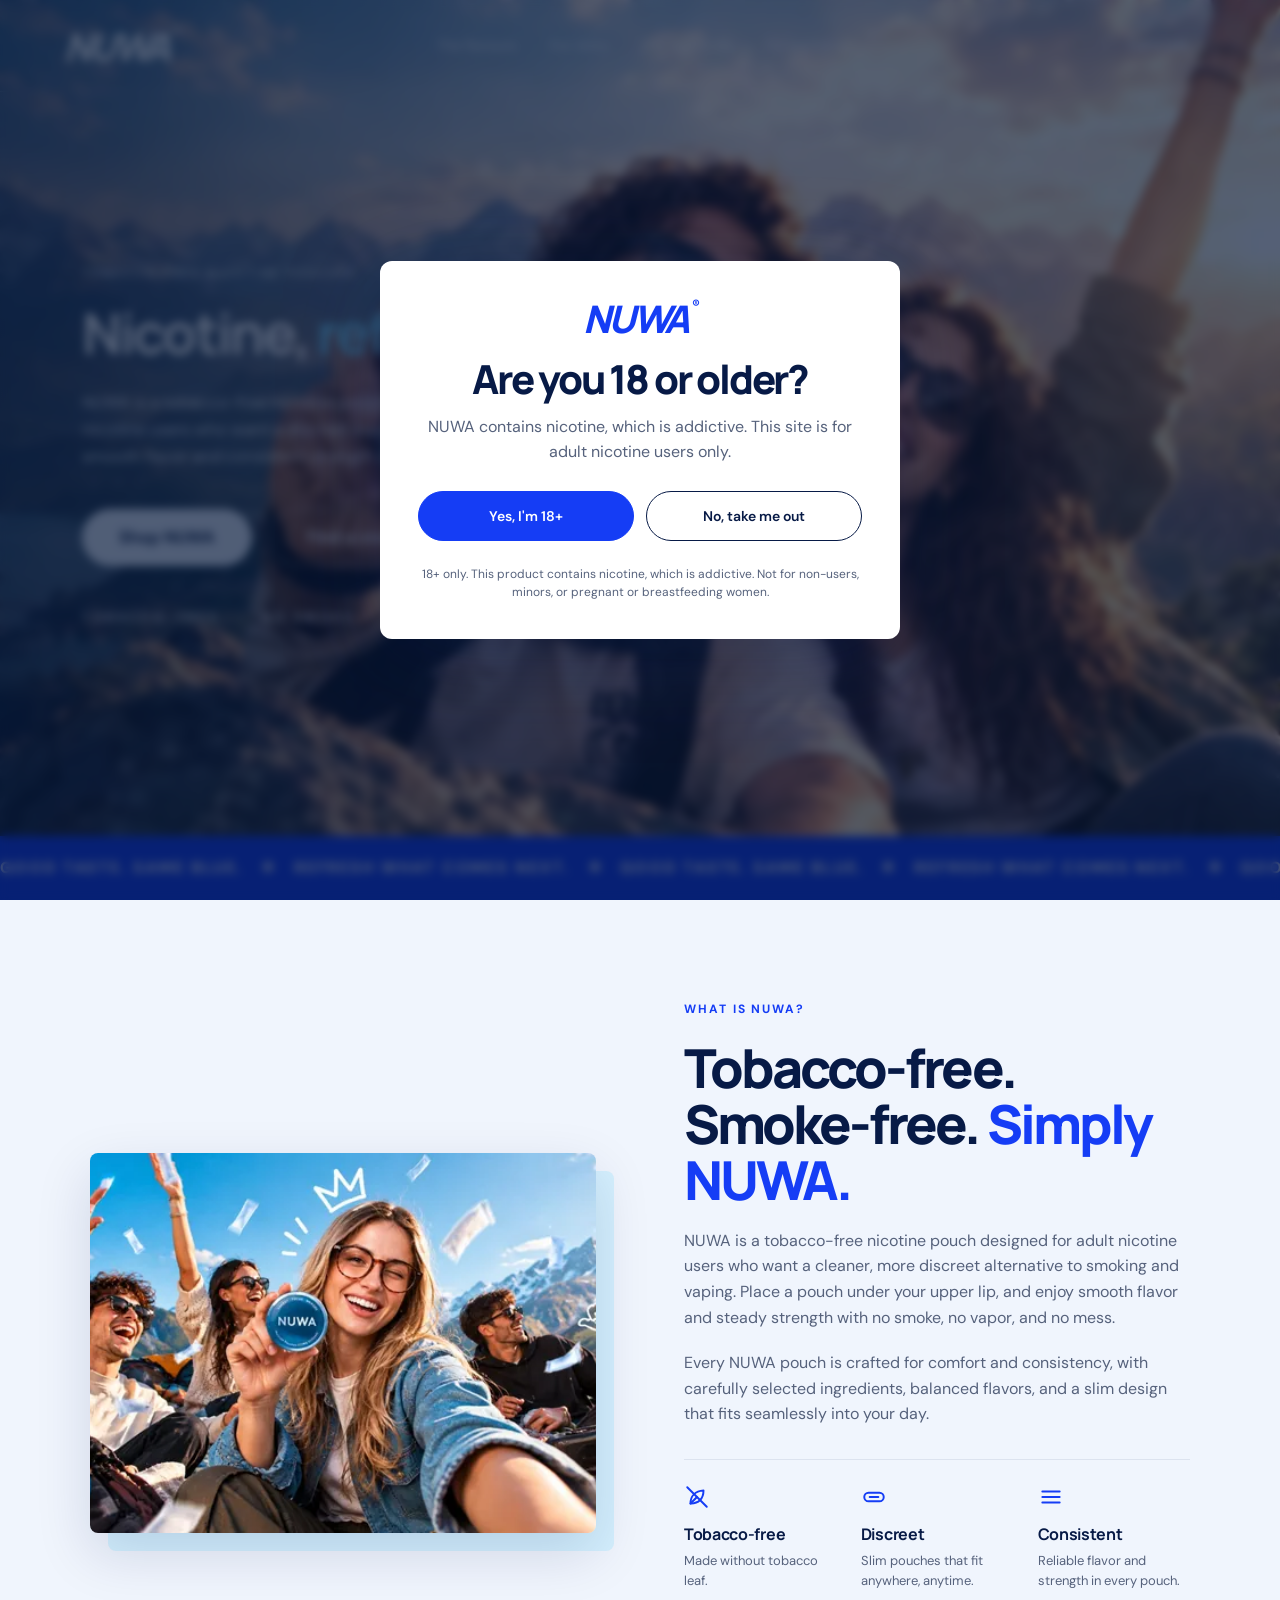
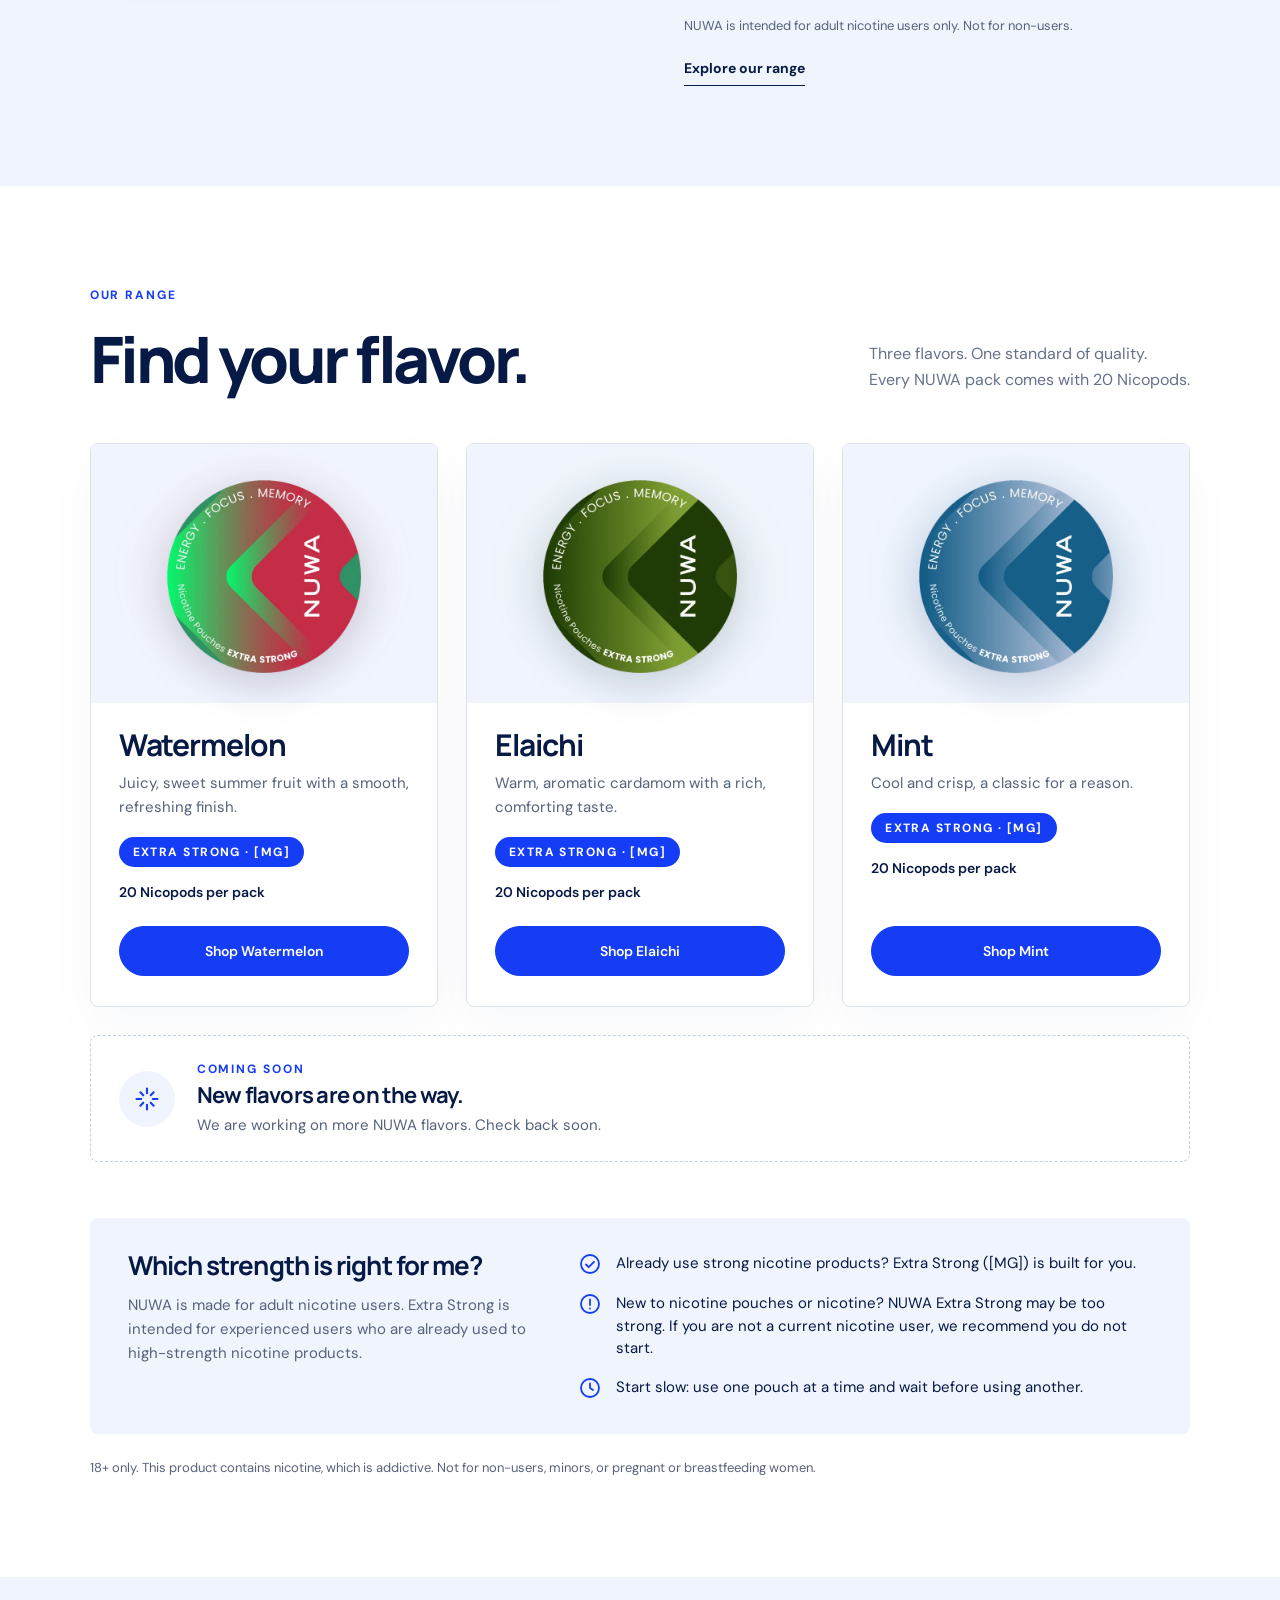
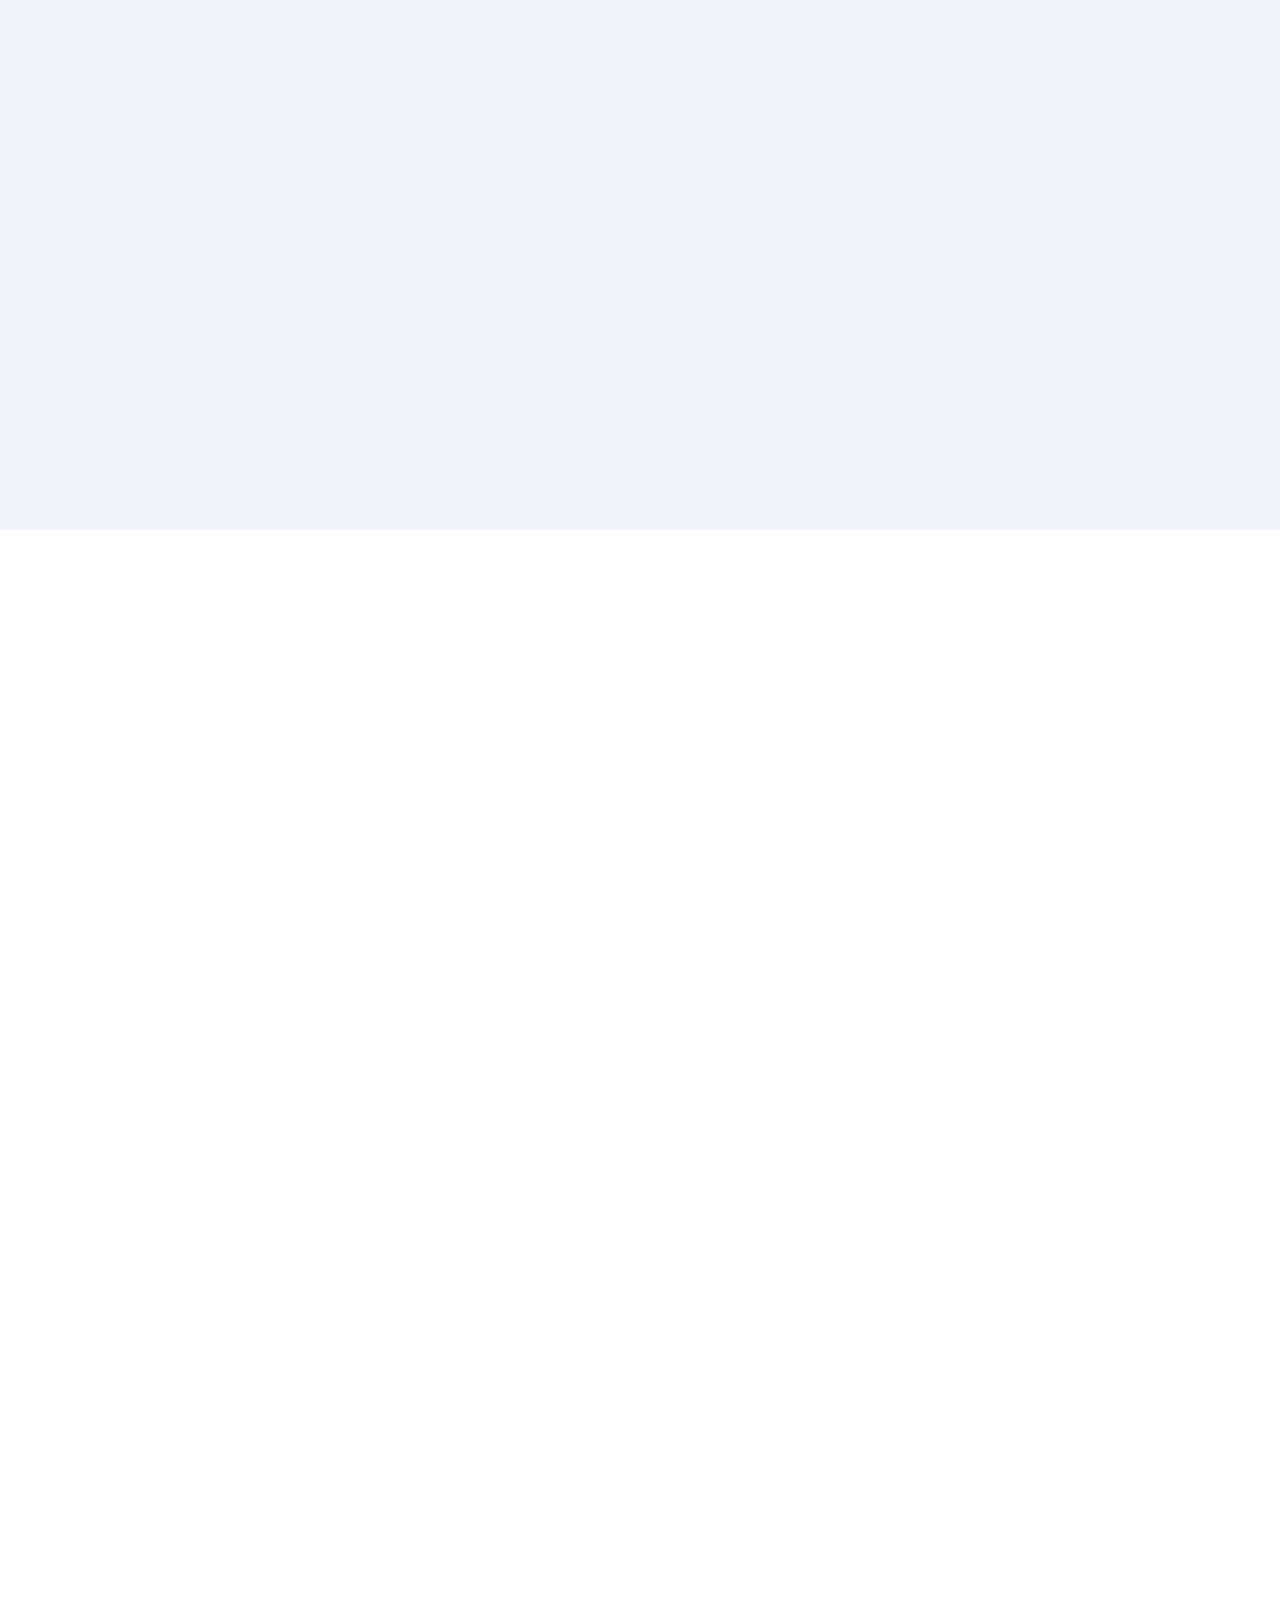
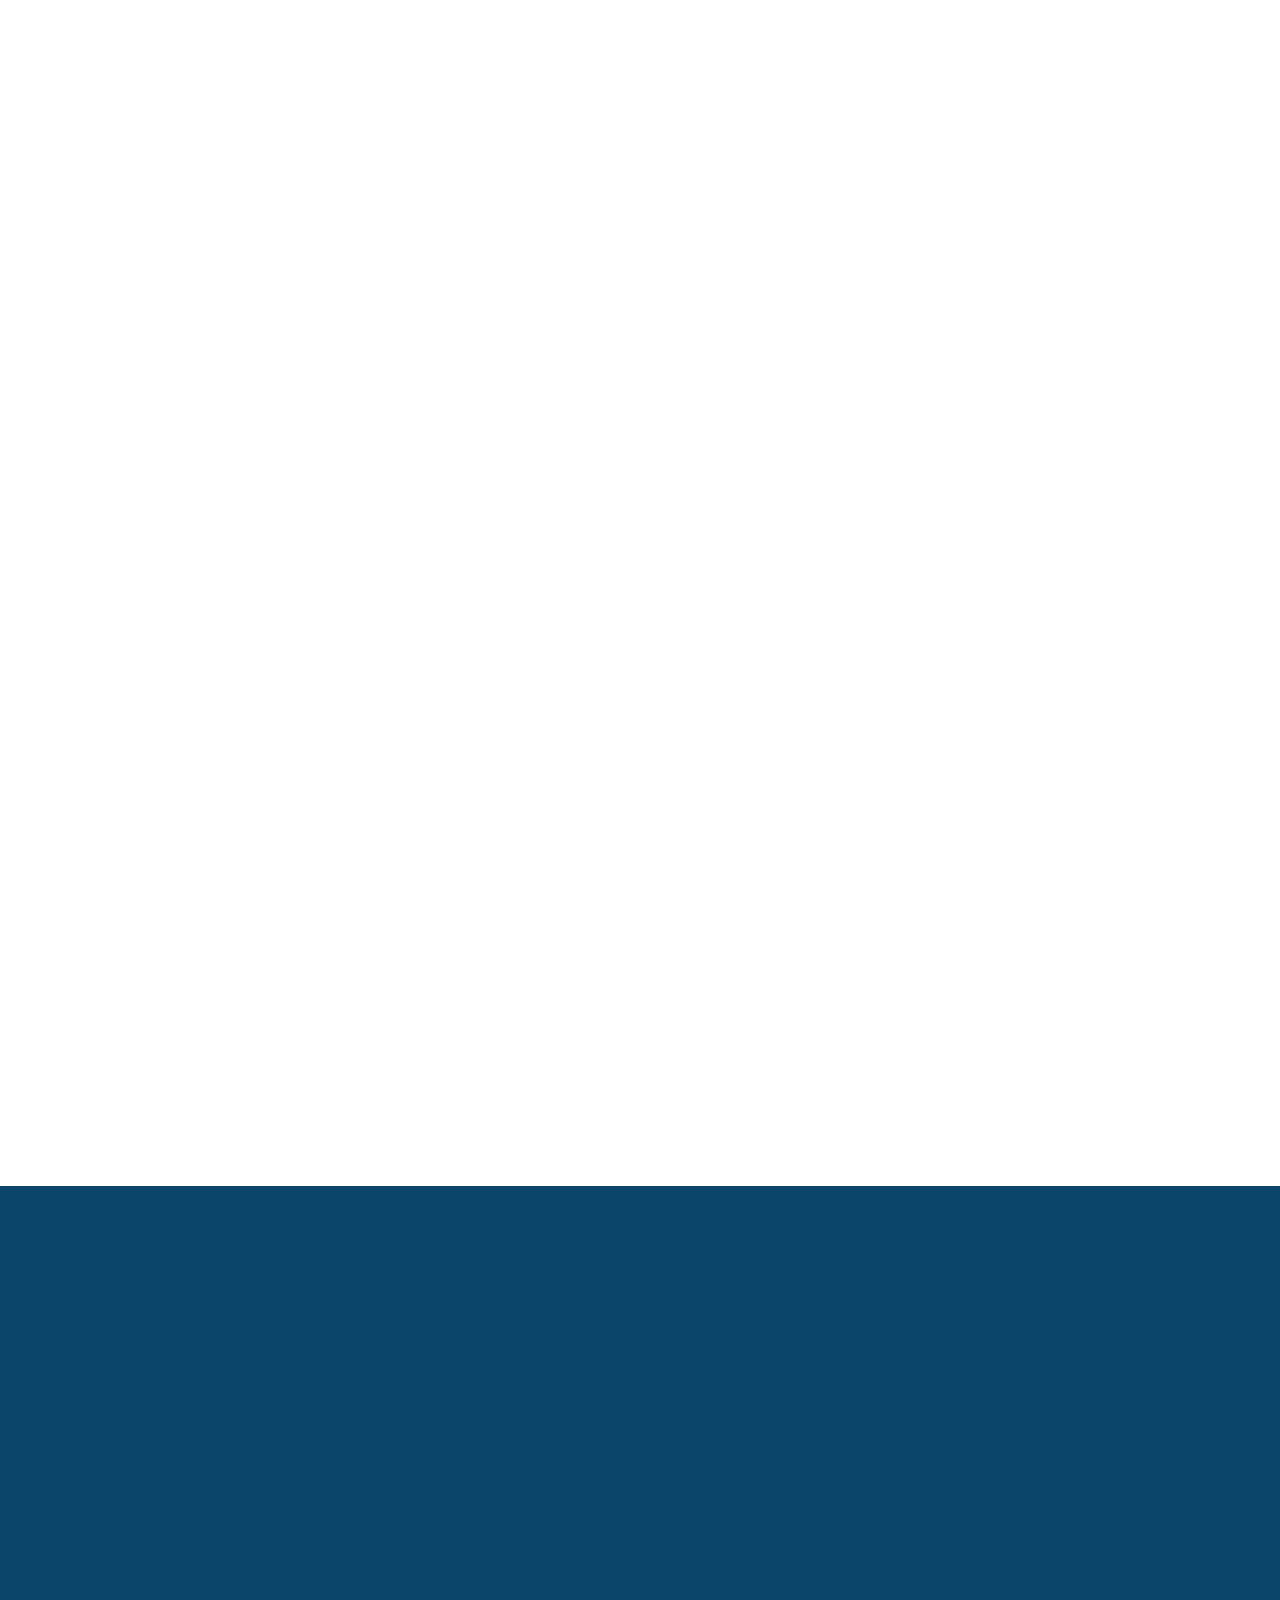
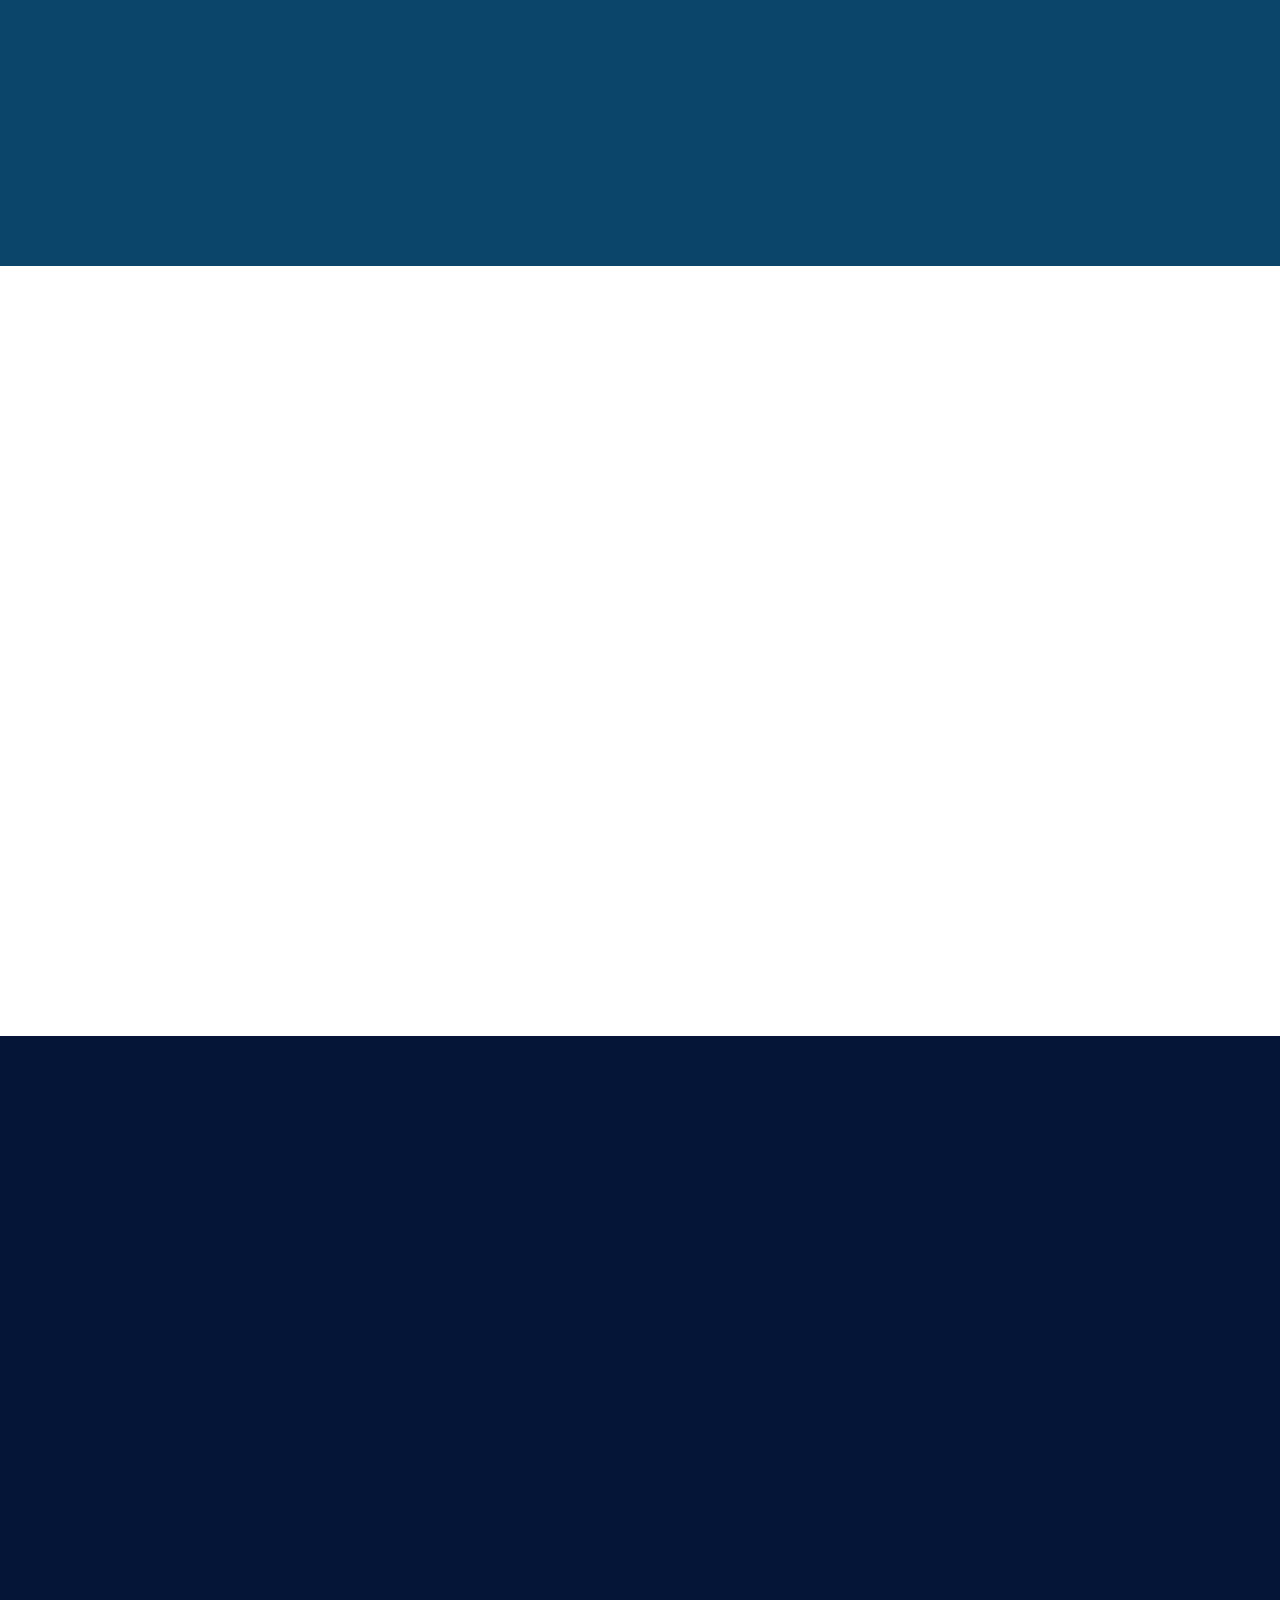
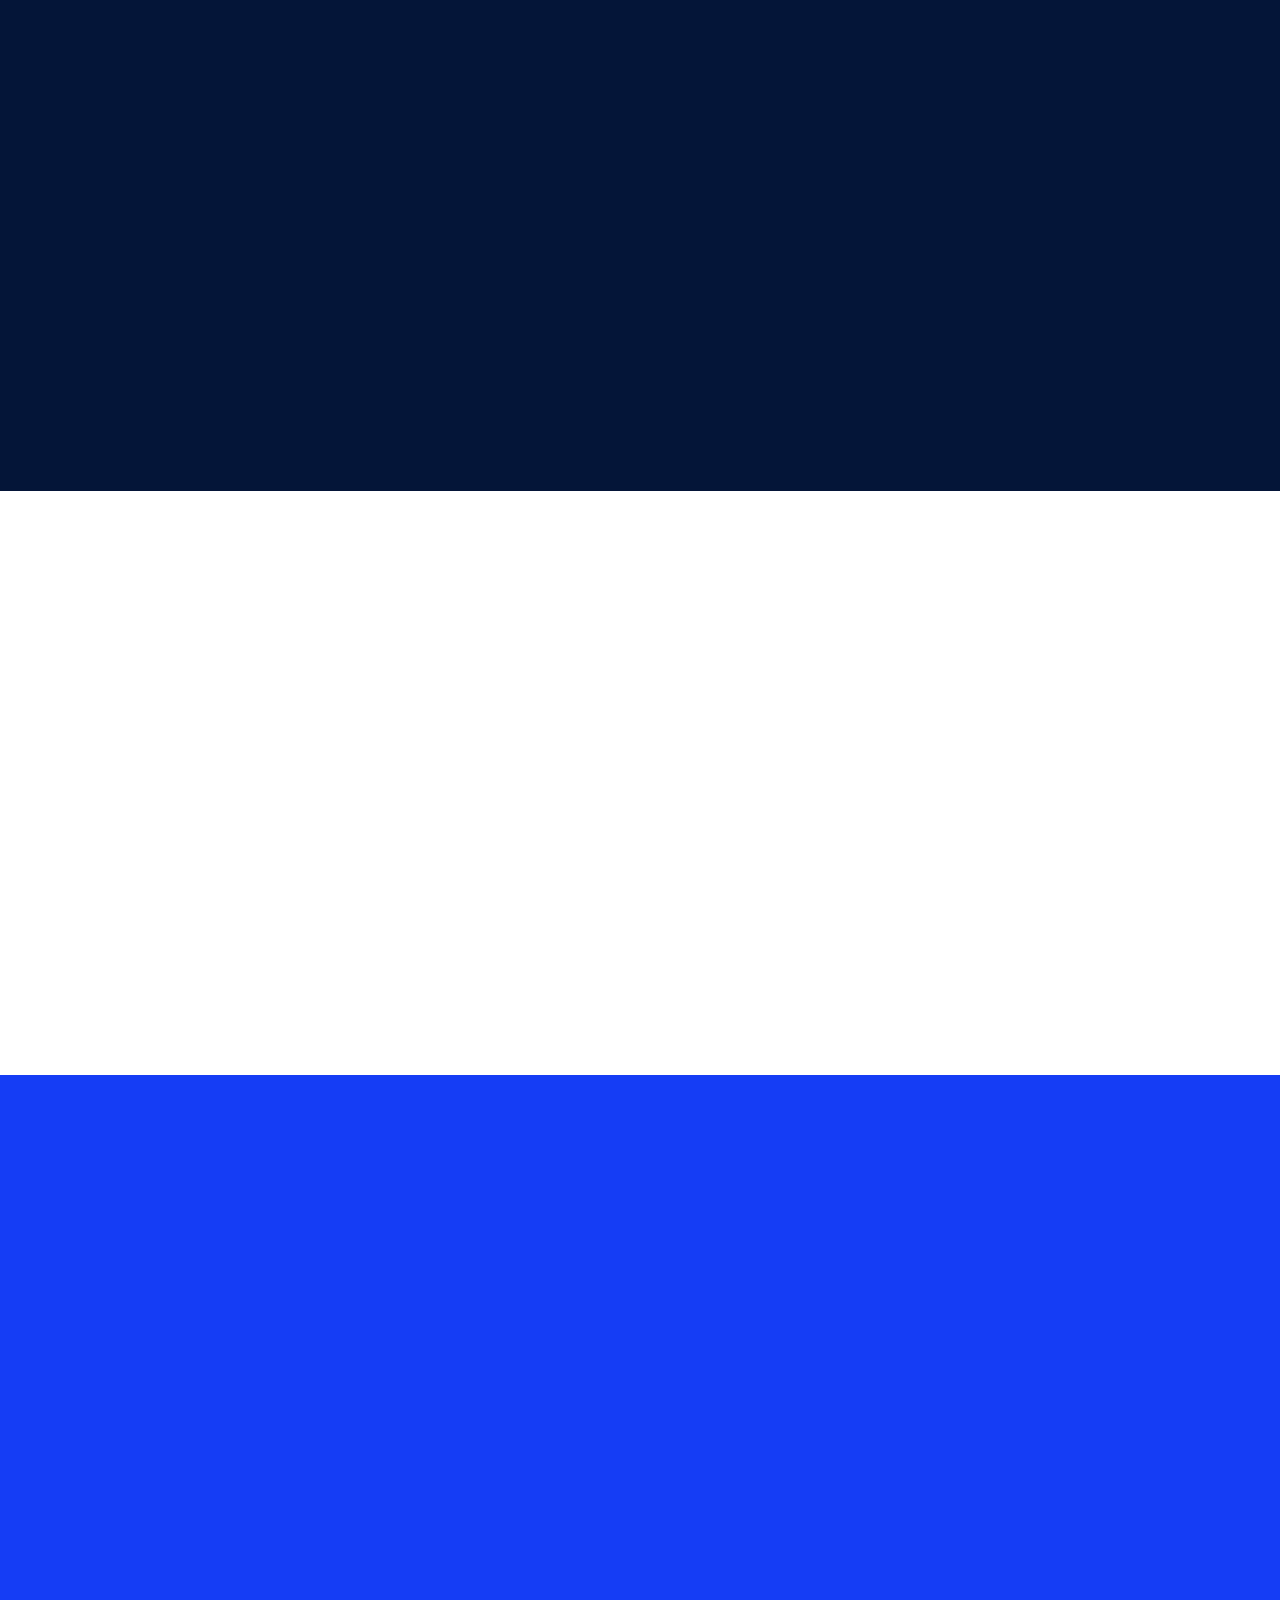
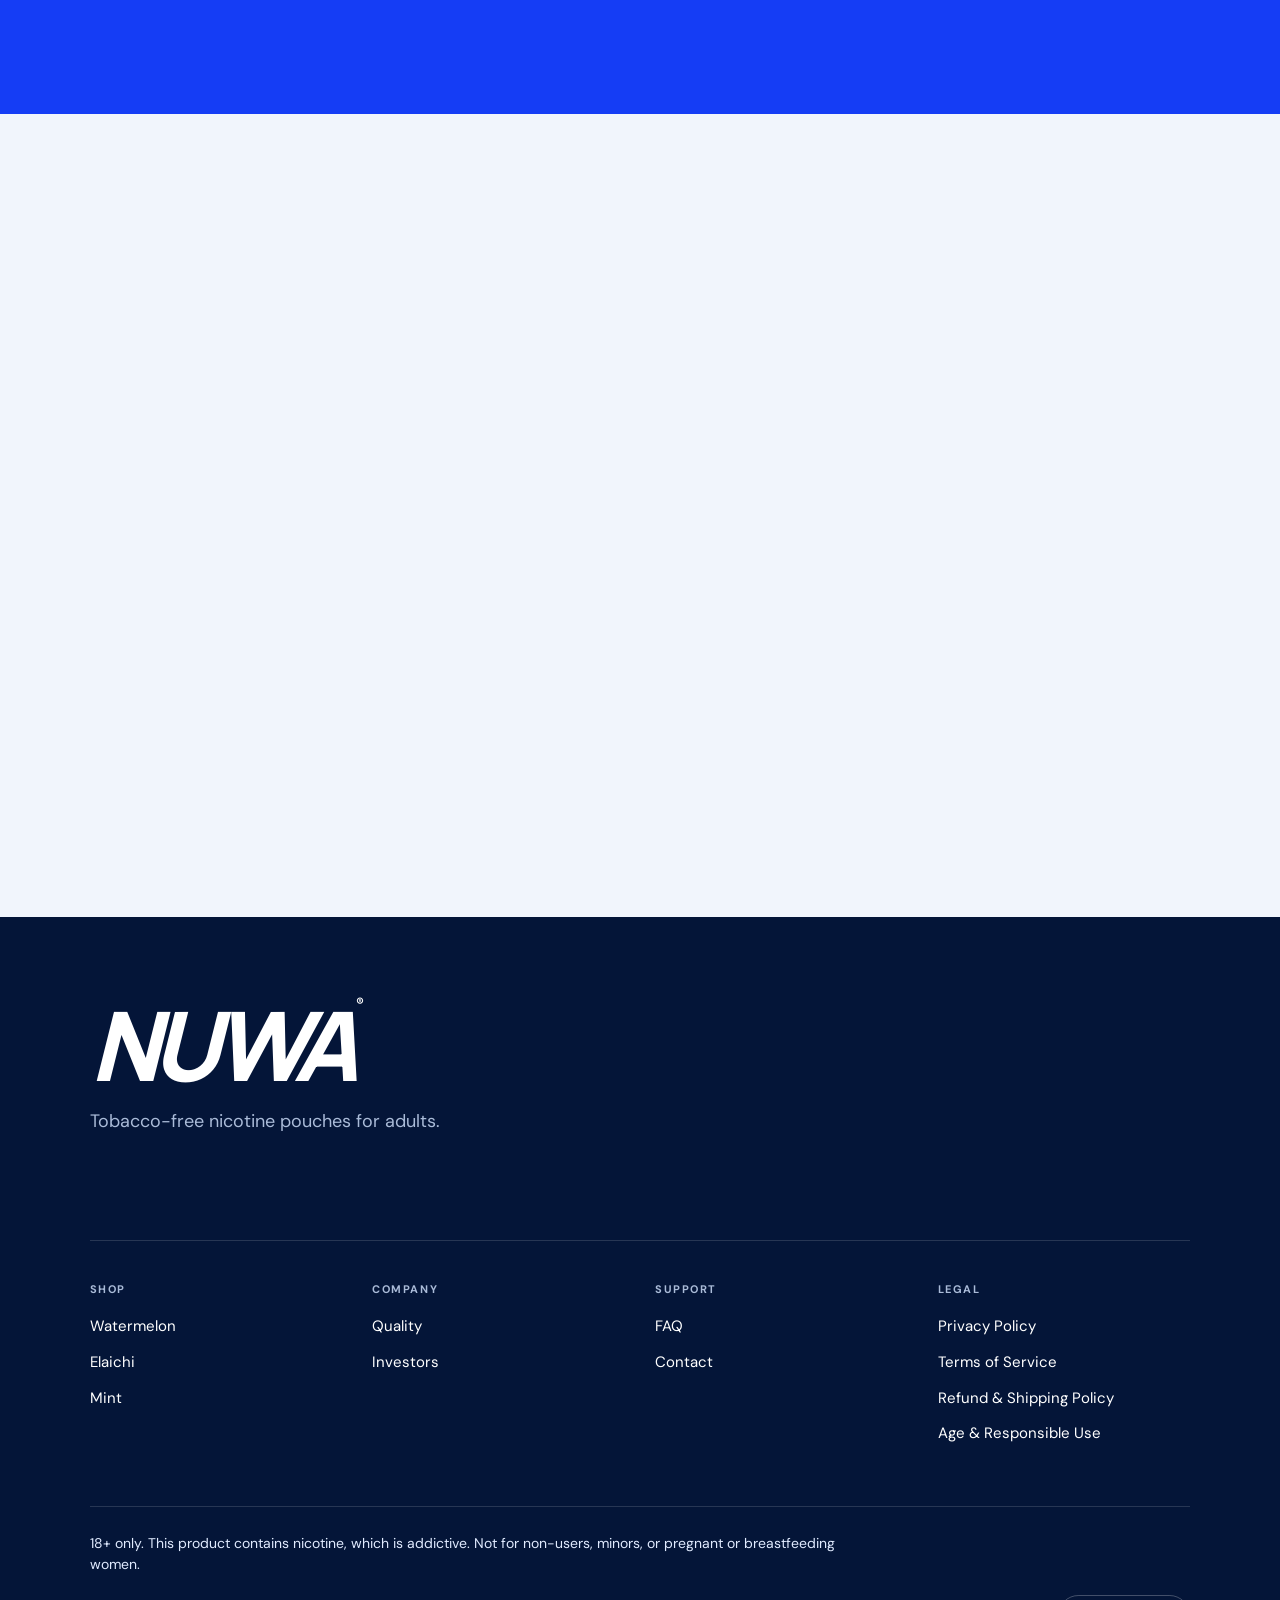
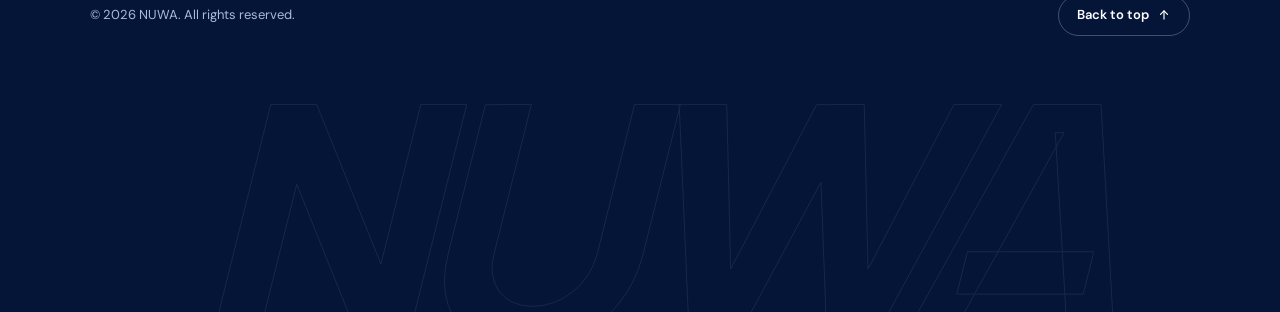
==== commit da606bf1: "new flavours coming soon message" ====
--- a/index.html
+++ b/index.html
@@ -4,7 +4,7 @@
 <main><section class="hero" id="home" aria-labelledby="hero-heading"><div class="hero-bg" aria-hidden="true"></div><div class="hero-copy"><span class="eyebrow">TOBACCO-FREE NICOTINE POUCHES</span><h1 id="hero-heading">Nicotine, <em>refined.</em></h1><p>NUWA is a tobacco-free nicotine pouch made for adult nicotine users who want a discreet experience, with smooth flavor and consistent strength in every pouch.</p><div class="hero-actions"><a class="button white" href="#products">Shop NUWA</a><a class="button" href="#contact" id="hero-store-link">Find a store</a></div><ul class="hero-features" aria-label="Product features"><li>Tobacco-free</li><li>No smoke</li><li>No vapor</li><li>Discreet</li></ul></div></section>
 <div class="ticker" aria-hidden="true"><span>GOOD TASTE. SAME BLUE.&nbsp;&nbsp; ✳ &nbsp;&nbsp;REFRESH WHAT COMES NEXT.&nbsp;&nbsp; ✳ &nbsp;&nbsp;GOOD TASTE. SAME BLUE.&nbsp;&nbsp; ✳ &nbsp;&nbsp;REFRESH WHAT COMES NEXT.&nbsp;&nbsp; ✳ &nbsp;&nbsp;GOOD TASTE. SAME BLUE.&nbsp;&nbsp; ✳ &nbsp;&nbsp;REFRESH WHAT COMES NEXT.&nbsp;&nbsp; ✳ &nbsp;&nbsp;GOOD TASTE. SAME BLUE.&nbsp;&nbsp; ✳ &nbsp;&nbsp;REFRESH WHAT COMES NEXT.&nbsp;&nbsp; ✳ &nbsp;&nbsp;GOOD TASTE. SAME BLUE.&nbsp;&nbsp; ✳ &nbsp;&nbsp;REFRESH WHAT COMES NEXT.&nbsp;&nbsp; ✳ &nbsp;&nbsp;</span></div>
 <section class="about section" id="what-is-nuwa" aria-labelledby="what-is-nuwa-title"><div class="about-copy"><span class="eyebrow blue">WHAT IS NUWA?</span><h2 id="what-is-nuwa-title">Tobacco-free. Smoke-free. <span class="blue">Simply NUWA.</span></h2><p>NUWA is a tobacco-free nicotine pouch designed for adult nicotine users who want a cleaner, more discreet alternative to smoking and vaping. Place a pouch under your upper lip, and enjoy smooth flavor and steady strength with no smoke, no vapor, and no mess.</p><p>Every NUWA pouch is crafted for comfort and consistency, with carefully selected ingredients, balanced flavors, and a slim design that fits seamlessly into your day.</p><ul class="about-highlights"><li><svg viewBox="0 0 24 24" fill="none" stroke="currentColor" stroke-width="1.8" stroke-linecap="round" stroke-linejoin="round" aria-hidden="true" focusable="false"><path d="M6 18c0-7 4.5-11.5 12-12 0 7.5-4.5 12-11.5 12"/><path d="M6 18l6-6"/><path d="M3 3l18 18"/></svg><strong>Tobacco-free</strong><span>Made without tobacco leaf.</span></li><li><svg viewBox="0 0 24 24" fill="none" stroke="currentColor" stroke-width="1.8" stroke-linecap="round" stroke-linejoin="round" aria-hidden="true" focusable="false"><rect x="3" y="8" width="18" height="8" rx="4"/><path d="M8 12h8"/></svg><strong>Discreet</strong><span>Slim pouches that fit anywhere, anytime.</span></li><li><svg viewBox="0 0 24 24" fill="none" stroke="currentColor" stroke-width="1.8" stroke-linecap="round" stroke-linejoin="round" aria-hidden="true" focusable="false"><path d="M4 7h16"/><path d="M4 12h16"/><path d="M4 17h16"/></svg><strong>Consistent</strong><span>Reliable flavor and strength in every pouch.</span></li></ul><p class="about-note">NUWA is intended for adult nicotine users only. Not for non-users.</p><a class="under-link" href="#products">Explore our range</a></div><div class="about-media"><img src="assets/funky-girl.webp" srcset="assets/funky-girl-640.webp 640w, assets/funky-girl.webp 1280w" sizes="(max-width: 1000px) 90vw, 45vw" alt="Adult friends relaxing outdoors in the mountains, a smiling woman holding up a NUWA nicotine pouch tin" width="1280" height="669" loading="lazy" decoding="async"></div></section>
-<section class="products section" id="products" aria-labelledby="products-title"><div class="section-heading"><div><span class="eyebrow blue">OUR RANGE</span><h2 id="products-title">Find your flavor.</h2></div><p>Three flavors. One standard of quality.<br>Every NUWA pack comes with 20 Nicopods.</p></div><ul class="product-grid" id="product-grid"></ul><div class="strength-guide"><div><h3>Which strength is right for me?</h3><p>NUWA is made for adult nicotine users. Extra Strong is intended for experienced users who are already used to high-strength nicotine products.</p></div><ul class="guide-rows" id="strength-guide"></ul></div><p class="products-warning">18+ only. This product contains nicotine, which is addictive. Not for non-users, minors, or pregnant or breastfeeding women.</p></section>
+<section class="products section" id="products" aria-labelledby="products-title"><div class="section-heading"><div><span class="eyebrow blue">OUR RANGE</span><h2 id="products-title">Find your flavor.</h2></div><p>Three flavors. One standard of quality.<br>Every NUWA pack comes with 20 Nicopods.</p></div><ul class="product-grid" id="product-grid"></ul><div class="flavors-soon" role="note" aria-labelledby="flavors-soon-title"><span class="flavors-soon-icon" aria-hidden="true"><svg viewBox="0 0 24 24" fill="none" stroke="currentColor" stroke-width="1.8" stroke-linecap="round" stroke-linejoin="round" focusable="false"><path d="M12 3v4M12 17v4M3 12h4M17 12h4M6.3 6.3l2.5 2.5M15.2 15.2l2.5 2.5M6.3 17.7l2.5-2.5M15.2 8.8l2.5-2.5"/></svg></span><div><span class="eyebrow blue">COMING SOON</span><h3 id="flavors-soon-title">New flavors are on the way.</h3><p>We are working on more NUWA flavors. Check back soon.</p></div></div><div class="strength-guide"><div><h3>Which strength is right for me?</h3><p>NUWA is made for adult nicotine users. Extra Strong is intended for experienced users who are already used to high-strength nicotine products.</p></div><ul class="guide-rows" id="strength-guide"></ul></div><p class="products-warning">18+ only. This product contains nicotine, which is addictive. Not for non-users, minors, or pregnant or breastfeeding women.</p></section>
 <section class="ql section" id="quality" aria-labelledby="quality-title"><div class="ql-head"><span class="eyebrow blue ql-rise" style="--d:0">QUALITY &amp; INGREDIENTS</span><h2 id="quality-title" class="ql-rise" style="--d:1">Nothing to hide.</h2><p class="ql-rise" style="--d:2">We believe adult nicotine users deserve to know exactly what is in their pouch. Here is how NUWA is made and what goes into it.</p><div class="ql-meta ql-rise" id="quality-meta" style="--d:3"><span class="ql-badge" id="quality-badge"><svg viewBox="0 0 24 24" fill="none" stroke="currentColor" stroke-width="2" stroke-linecap="round" stroke-linejoin="round" aria-hidden="true" focusable="false"><path d="M5 17c0-7 4.5-11.5 13-12 0 7.5-4.5 12-12 12"/><path d="M5 17l6-6"/><path d="M3 3l18 18"/></svg>Tobacco-free</span></div></div><div class="ql-body" id="quality-body" hidden></div><div class="ql-standards" id="quality-standards" hidden></div><p class="ql-note">18+ only. This product contains nicotine, which is addictive. Not for non-users, minors, or pregnant or breastfeeding women.</p></section>
 <section class="st section" id="brand-story" aria-labelledby="story-title" hidden><span class="eyebrow blue">OUR STORY</span><div class="st-top"><div class="st-text"><h2 id="story-title" class="st-title"></h2></div></div></section>
 <section class="pf section" id="proof" aria-labelledby="proof-title" hidden><div class="pf-head"><span class="eyebrow blue" id="proof-eyebrow"></span><h2 id="proof-title"></h2></div></section>
--- a/style.css
+++ b/style.css
@@ -6,9 +6,9 @@
 .about{background:var(--pale);display:grid;grid-template-columns:1fr 1fr;gap:8%;align-items:center}.about-media{order:-1;position:relative}.about-media:before{content:'';position:absolute;inset:0;transform:translate(18px,18px);border-radius:8px;background:var(--accent);opacity:.25}.about-media img{position:relative;width:100%;height:auto;aspect-ratio:4/3;object-fit:cover;border-radius:8px;box-shadow:0 20px 55px #00164d24}.about-copy h2{font-size:clamp(38px,4.2vw,60px);margin-top:22px}.about-copy>p{color:#56627c;max-width:540px}.about-highlights{list-style:none;margin:32px 0 0;padding:24px 0 0;border-top:1px solid #dce3ef;display:grid;grid-template-columns:repeat(3,1fr);gap:24px}.about-highlights svg{display:block;width:26px;height:26px;color:var(--blue);margin-bottom:12px}.about-highlights strong{display:block;font-family:Manrope,sans-serif;font-size:16px;letter-spacing:-.02em}.about-highlights span{display:block;margin-top:4px;font-size:13px;line-height:1.5;color:#56627c}.about-note{font-size:13px;color:#56627c;margin:26px 0 10px}
 @media(max-width:1000px){.about{grid-template-columns:1fr;gap:45px}.about-media{order:0}}
 @media(max-width:700px){.about-media:before{transform:translate(10px,10px)}.about-highlights{grid-template-columns:1fr;gap:18px}.about-highlights li{display:grid;grid-template-columns:26px 1fr;column-gap:14px}.about-highlights svg{grid-row:span 2;margin:2px 0 0}.about-highlights span{margin-top:2px}}
-.product-grid{list-style:none;padding:0;margin:50px 0 0;display:grid;grid-template-columns:repeat(3,minmax(0,1fr));gap:28px}.product-item.reveal{transition-delay:calc(var(--i)*.12s)}.product-card{height:100%;display:flex;flex-direction:column;background:#fff;border:1px solid #dce3ef;border-radius:8px;overflow:hidden;box-shadow:0 20px 55px #16397508;transition:transform .25s,box-shadow .25s}@media(hover:hover){.product-card:hover{transform:translateY(-6px);box-shadow:0 8px 24px #00164d24}}.product-art{position:relative;background:var(--pale);padding:36px 22% 30px}.product-art:before{content:'';position:absolute;inset:6% 12%;border-radius:50%;background:radial-gradient(closest-side,var(--tint),transparent);opacity:.22;filter:blur(24px)}.product-art img{position:relative;width:100%;height:auto;aspect-ratio:1;filter:drop-shadow(0 14px 20px #00164d24)}.product-body{flex:1;display:flex;flex-direction:column;align-items:flex-start;padding:26px 28px 30px}.product-body h3{font-size:30px}.product-note{color:#56627c;font-size:15px;margin:10px 0 18px}.product-strength{display:inline-block;background:var(--blue);color:#fff;border-radius:30px;padding:7px 14px;font-size:12px;font-weight:700;letter-spacing:.12em;line-height:1.4}.product-pack{font-size:14px;font-weight:600;margin:14px 0 22px}.product-body .button{margin-top:auto;width:100%}.strength-guide{margin-top:56px;background:var(--pale);border-radius:8px;padding:34px 38px;display:grid;grid-template-columns:1fr 1.4fr;gap:40px}.strength-guide h3{font-size:26px}.strength-guide>div>p{color:#56627c;font-size:15px;margin:14px 0 0}.guide-rows{list-style:none;margin:0;padding:0;display:grid;gap:16px}.guide-rows li{display:grid;grid-template-columns:24px 1fr;gap:14px;font-size:15px;line-height:1.5}.guide-rows svg{width:24px;height:24px;color:var(--blue)}.products-warning{margin:24px 0 0;font-size:13px;line-height:1.5;color:#56627c}
+.product-grid{list-style:none;padding:0;margin:50px 0 0;display:grid;grid-template-columns:repeat(3,minmax(0,1fr));gap:28px}.product-item.reveal{transition-delay:calc(var(--i)*.12s)}.product-card{height:100%;display:flex;flex-direction:column;background:#fff;border:1px solid #dce3ef;border-radius:8px;overflow:hidden;box-shadow:0 20px 55px #16397508;transition:transform .25s,box-shadow .25s}@media(hover:hover){.product-card:hover{transform:translateY(-6px);box-shadow:0 8px 24px #00164d24}}.product-art{position:relative;background:var(--pale);padding:36px 22% 30px}.product-art:before{content:'';position:absolute;inset:6% 12%;border-radius:50%;background:radial-gradient(closest-side,var(--tint),transparent);opacity:.22;filter:blur(24px)}.product-art img{position:relative;width:100%;height:auto;aspect-ratio:1;filter:drop-shadow(0 14px 20px #00164d24)}.product-body{flex:1;display:flex;flex-direction:column;align-items:flex-start;padding:26px 28px 30px}.product-body h3{font-size:30px}.product-note{color:#56627c;font-size:15px;margin:10px 0 18px}.product-strength{display:inline-block;background:var(--blue);color:#fff;border-radius:30px;padding:7px 14px;font-size:12px;font-weight:700;letter-spacing:.12em;line-height:1.4}.product-pack{font-size:14px;font-weight:600;margin:14px 0 22px}.product-body .button{margin-top:auto;width:100%}.flavors-soon{margin-top:28px;display:flex;align-items:center;gap:22px;background:#fff;border:1px dashed #c3cfe6;border-radius:8px;padding:24px 28px}.flavors-soon-icon{flex:none;display:grid;place-items:center;width:56px;height:56px;border-radius:50%;background:var(--pale);color:var(--blue)}.flavors-soon-icon svg{width:28px;height:28px}.flavors-soon h3{margin-top:6px;font-size:22px}.flavors-soon p{margin:6px 0 0;color:#56627c;font-size:15px}.strength-guide{margin-top:56px;background:var(--pale);border-radius:8px;padding:34px 38px;display:grid;grid-template-columns:1fr 1.4fr;gap:40px}.strength-guide h3{font-size:26px}.strength-guide>div>p{color:#56627c;font-size:15px;margin:14px 0 0}.guide-rows{list-style:none;margin:0;padding:0;display:grid;gap:16px}.guide-rows li{display:grid;grid-template-columns:24px 1fr;gap:14px;font-size:15px;line-height:1.5}.guide-rows svg{width:24px;height:24px;color:var(--blue)}.products-warning{margin:24px 0 0;font-size:13px;line-height:1.5;color:#56627c}
 @media(max-width:1000px){.product-grid{grid-template-columns:repeat(2,minmax(0,1fr));gap:22px}.strength-guide{grid-template-columns:1fr;gap:24px}}
-@media(max-width:700px){.product-grid{grid-template-columns:minmax(0,1fr);margin-top:35px}.product-art{padding:28px 26% 22px}.product-body{padding:22px 22px 26px}.product-body h3{font-size:26px}.strength-guide{margin-top:40px;padding:26px 22px}.strength-guide h3{font-size:22px}}
+@media(max-width:700px){.product-grid{grid-template-columns:minmax(0,1fr);margin-top:35px}.product-art{padding:28px 26% 22px}.product-body{padding:22px 22px 26px}.product-body h3{font-size:26px}.strength-guide{margin-top:40px;padding:26px 22px}.flavors-soon{margin-top:22px;align-items:flex-start;gap:16px;padding:20px}.flavors-soon-icon{width:46px;height:46px}.flavors-soon-icon svg{width:24px;height:24px}.flavors-soon h3{font-size:20px}.strength-guide h3{font-size:22px}}
 
 
 
